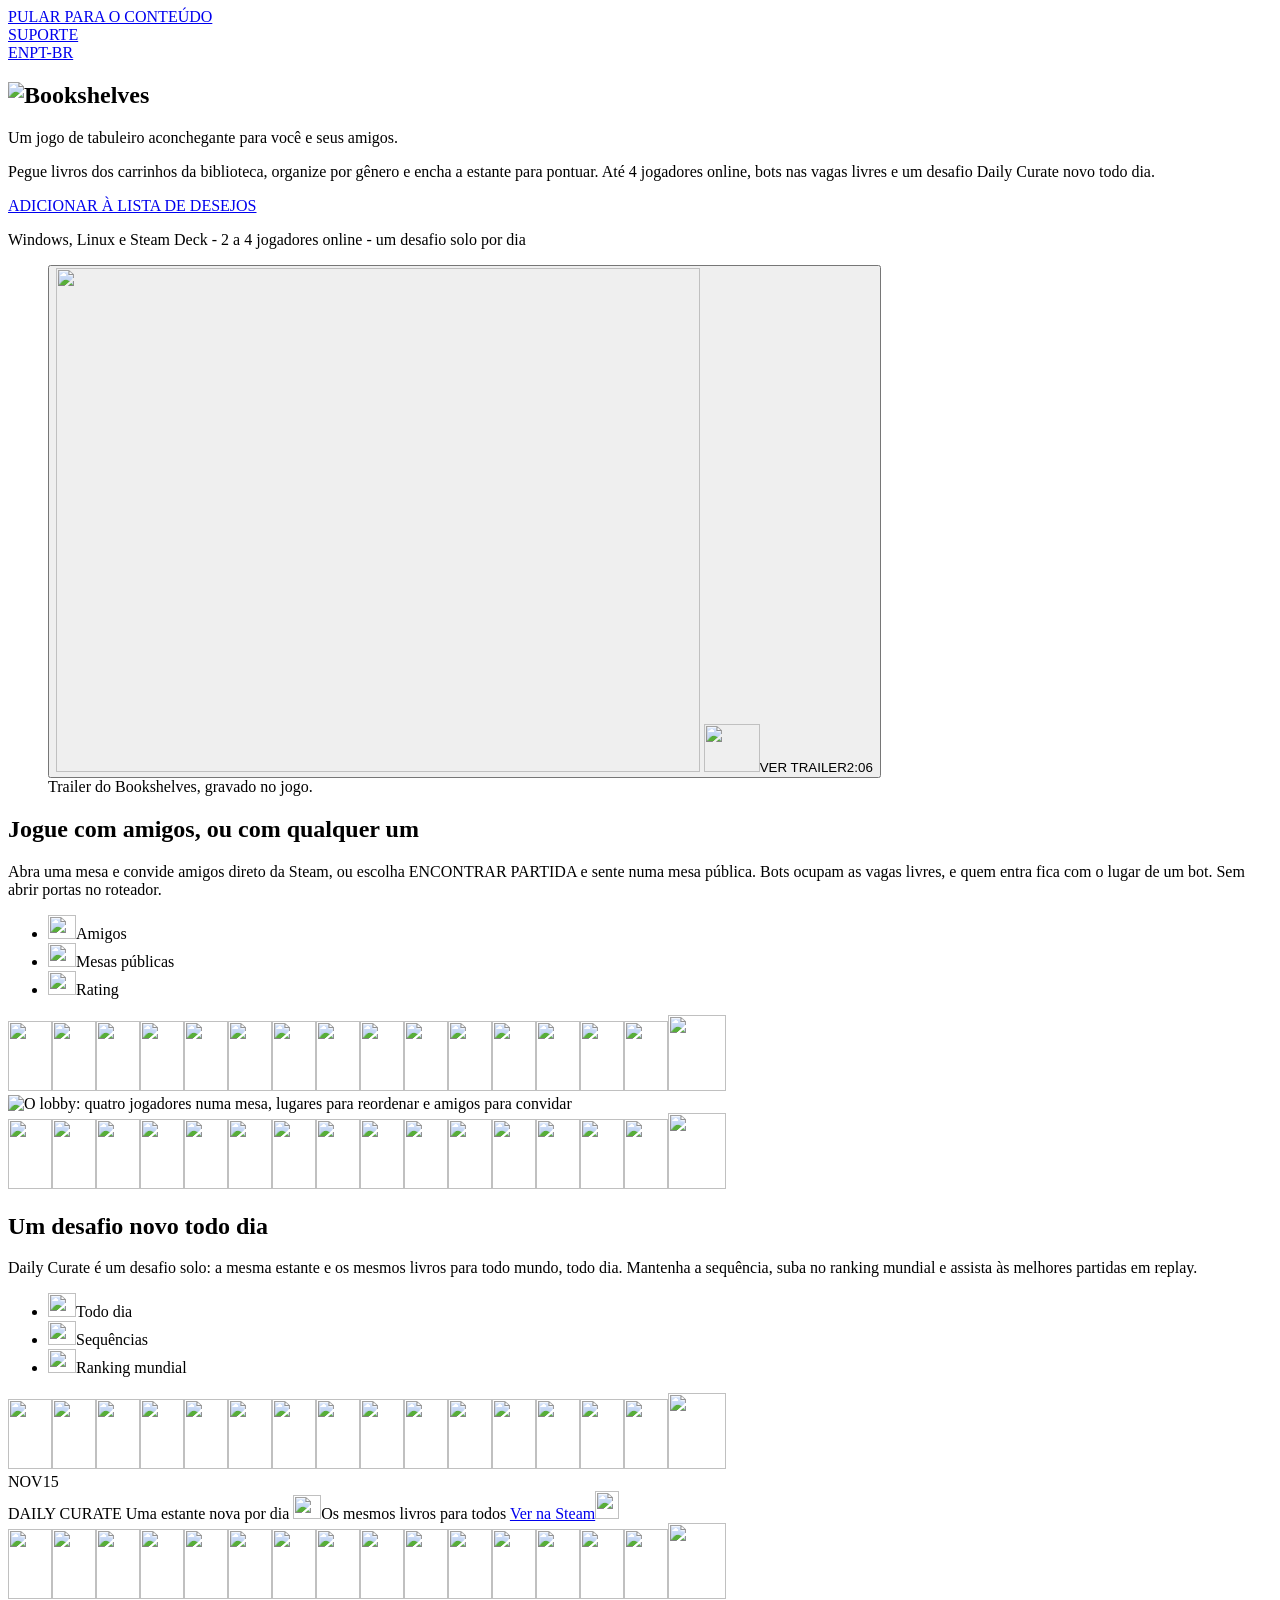
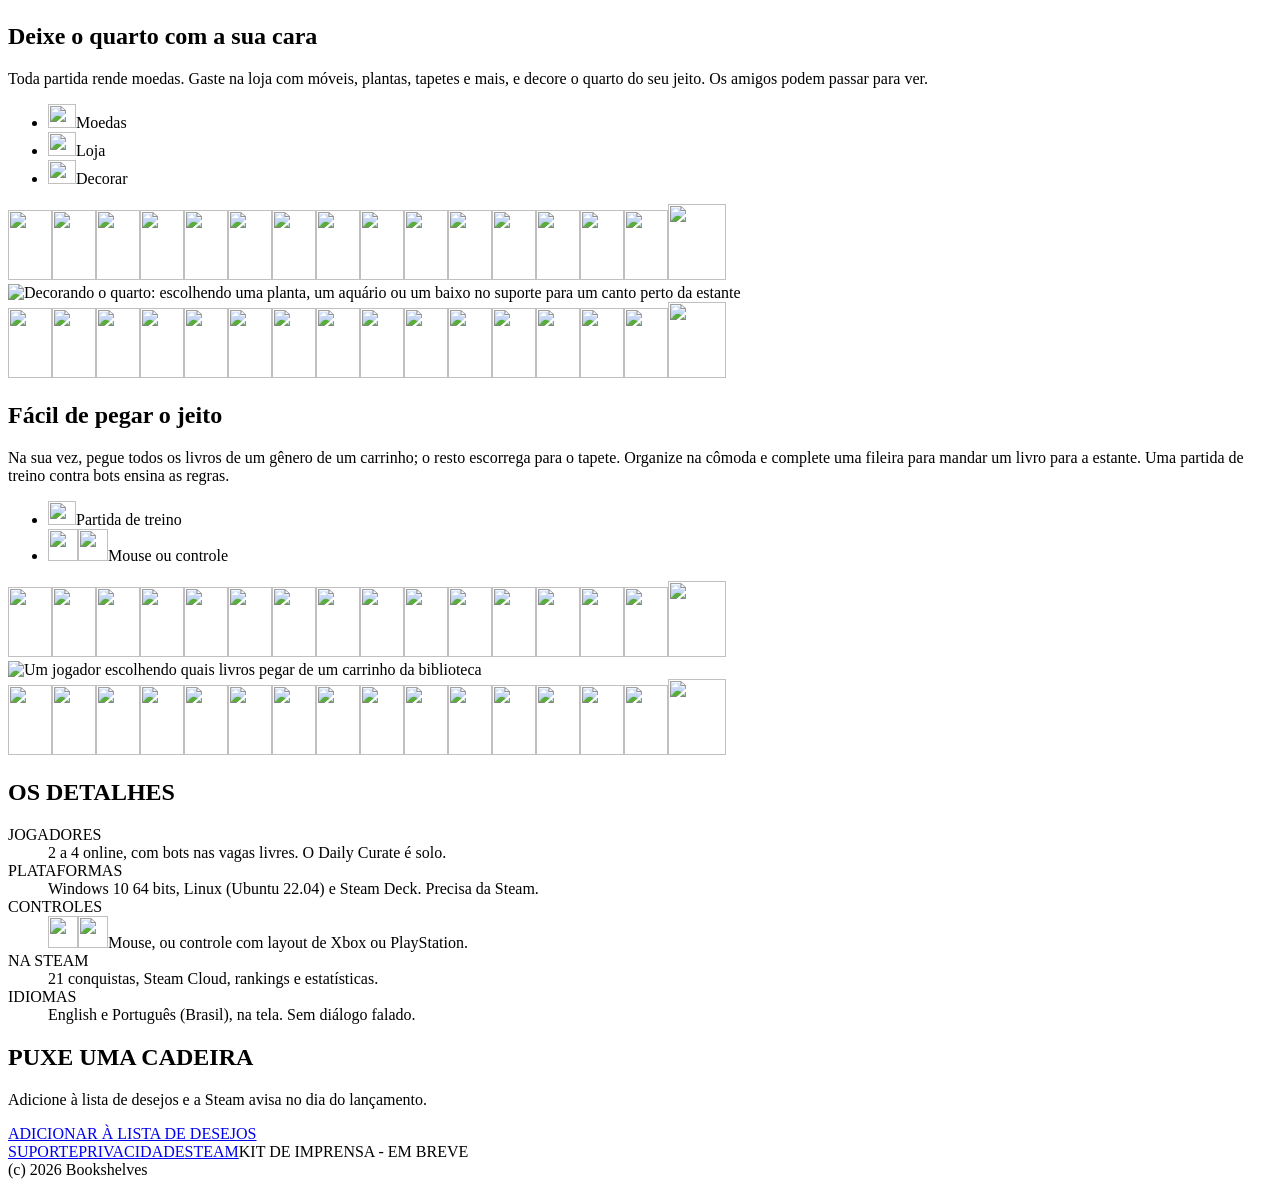
==== pt-br/index.html @ 2117a6a8 "Publish site from bookshelves 5c8d228" ====
<!DOCTYPE html>
<html lang="pt-BR">
<head>
<meta charset="utf-8">
<meta name="viewport" content="width=device-width, initial-scale=1">
<title>Bookshelves - um jogo de tabuleiro aconchegante para você e seus amigos</title>
<meta name="description" content="Pegue livros dos carrinhos da biblioteca, organize por gênero e encha a estante para pontuar. Até 4 jogadores online na Steam e um desafio Daily Curate todo dia.">
<meta name="theme-color" content="#1a120d">
<link rel="canonical" href="https://pmqueiroz.github.io/bookshelves-site/pt-br/">
<link rel="alternate" hreflang="en" href="https://pmqueiroz.github.io/bookshelves-site/"><link rel="alternate" hreflang="pt-BR" href="https://pmqueiroz.github.io/bookshelves-site/pt-br/"><link rel="alternate" hreflang="x-default" href="https://pmqueiroz.github.io/bookshelves-site/">
<meta property="og:type" content="website">
<meta property="og:title" content="Bookshelves - um jogo de tabuleiro aconchegante para você e seus amigos">
<meta property="og:description" content="Pegue livros dos carrinhos da biblioteca, organize por gênero e encha a estante para pontuar. Até 4 jogadores online na Steam e um desafio Daily Curate todo dia.">
<meta property="og:url" content="https://pmqueiroz.github.io/bookshelves-site/pt-br/">
<meta property="og:image" content="https://pmqueiroz.github.io/bookshelves-site/assets/og-pt.png">
<meta property="og:image:width" content="1200">
<meta property="og:image:height" content="630">
<meta property="og:locale" content="pt_BR">
<meta name="twitter:card" content="summary_large_image">
<link rel="icon" type="image/png" sizes="32x32" href="/C:/Program Files/Git/bookshelves-site/assets/favicon-32.png">
<link rel="icon" type="image/png" sizes="16x16" href="/C:/Program Files/Git/bookshelves-site/assets/favicon-16.png">
<link rel="apple-touch-icon" href="/C:/Program Files/Git/bookshelves-site/assets/apple-touch-icon-180.png">
<link rel="manifest" href="/C:/Program Files/Git/bookshelves-site/site.webmanifest">
<link rel="preload" href="/C:/Program Files/Git/bookshelves-site/assets/fonts/Silkscreen-Regular.ttf" as="font" type="font/ttf" crossorigin>
<style>@font-face{font-family:monogram;src:url(/C:/Program Files/Git/bookshelves-site/assets/fonts/monogram.ttf) format('truetype');font-display:swap}@font-face{font-family:Silkscreen;src:url(/C:/Program Files/Git/bookshelves-site/assets/fonts/Silkscreen-Regular.ttf) format('truetype');font-display:swap}</style>
<link rel="stylesheet" href="/C:/Program Files/Git/bookshelves-site/assets/style.css">
<script>document.documentElement.classList.add('js')</script>
<script src="/C:/Program Files/Git/bookshelves-site/assets/site.js" defer></script>
</head>
<body class="landing">

<a class="skip" href="#main">PULAR PARA O CONTEÚDO</a>
<header class="bar wrap"><a class="navlink" href="/C:/Program Files/Git/bookshelves-site/support/pt-br/">SUPORTE</a><div class="langs" role="group" aria-label="Idioma"><a class="lang" href="/C:/Program Files/Git/bookshelves-site/" hreflang="en" lang="en">EN</a><a class="lang on" href="/C:/Program Files/Git/bookshelves-site/pt-br/" hreflang="pt-BR" lang="pt-BR" aria-current="page">PT-BR</a></div></header>
<main id="main">
<section class="hero wrap" aria-labelledby="h-title">
<div class="herogrid">
<div class="herotext">
<h1 id="h-title"><img class="px logo" src="/C:/Program Files/Git/bookshelves-site/assets/sprites/logo_sign.png" width="528" height="192" alt="Bookshelves"></h1>
<p class="tag">Um jogo de tabuleiro aconchegante para você e seus amigos.</p>
<p class="desc">Pegue livros dos carrinhos da biblioteca, organize por gênero e encha a estante para pontuar. Até 4 jogadores online, bots nas vagas livres e um desafio Daily Curate novo todo dia.</p>
<a class="btn main" href="https://store.steampowered.com/app/5623550/">ADICIONAR À LISTA DE DESEJOS</a>
<p class="meta">Windows, Linux e Steam Deck - 2 a 4 jogadores online - um desafio solo por dia</p>
</div>
<div class="lampcol" aria-hidden="true"><span class="lamp" aria-hidden="true" style="width:96px;height:92px;background-image:url(/C:/Program Files/Git/bookshelves-site/assets/sprites/lamp_on.png);background-size:576px 92px;--end:-576px;--dur:0.750s;--n:6"></span></div>
<figure class="trailer">
<div class="lamptop" aria-hidden="true"><span class="lamp" aria-hidden="true" style="width:96px;height:92px;background-image:url(/C:/Program Files/Git/bookshelves-site/assets/sprites/lamp_on.png);background-size:576px 92px;--end:-576px;--dur:0.750s;--n:6"></span></div>
<div class="frame"><div class="media">
<button type="button" class="poster" aria-label="Ver o trailer, 2 minutos e 6 segundos, com som" data-src="/C:/Program Files/Git/bookshelves-site/assets/trailer/trailer-pt.mp4">
<img class="room" src="/C:/Program Files/Git/bookshelves-site/assets/room_you.png" width="644" height="504" alt="">
<span class="playbtn"><img class="px playicon" src="/C:/Program Files/Git/bookshelves-site/assets/sprites/icon_mp3_play.png" width="56" height="48" alt=""><span class="pl">VER TRAILER</span><span class="len">2:06</span></span>
</button>
</div></div>
<figcaption class="sr">Trailer do Bookshelves, gravado no jogo.</figcaption>
</figure>
</div>
<div class="ledge" aria-hidden="true"></div>
</section>
<section class="case" aria-label="O que você faz no Bookshelves">
<div class="crown" aria-hidden="true"></div>
<article class="row textfirst" aria-labelledby="h-f0">
<div class="rowgrid">
<div class="rowtext">
<h2 id="h-f0">Jogue com amigos, ou com qualquer um</h2>
<p>Abra uma mesa e convide amigos direto da Steam, ou escolha ENCONTRAR PARTIDA e sente numa mesa pública. Bots ocupam as vagas livres, e quem entra fica com o lugar de um bot. Sem abrir portas no roteador.</p>
<ul class="tags"><li><img class="px" src="/C:/Program Files/Git/bookshelves-site/assets/sprites/icon_friend.png" width="28" height="24" alt="" aria-hidden="true"><span>Amigos</span></li><li><img class="px" src="/C:/Program Files/Git/bookshelves-site/assets/sprites/icon_public.png" width="28" height="24" alt="" aria-hidden="true"><span>Mesas públicas</span></li><li><img class="px" src="/C:/Program Files/Git/bookshelves-site/assets/sprites/icon_rating.png" width="28" height="24" alt="" aria-hidden="true"><span>Rating</span></li></ul>
<div class="books in" aria-hidden="true"><img class="px b" src="/C:/Program Files/Git/bookshelves-site/assets/sprites/book_romance_up.png" width="44" height="70" alt="" style="--i:0"><img class="px b" src="/C:/Program Files/Git/bookshelves-site/assets/sprites/book_romance_up.png" width="44" height="70" alt="" style="--i:1"><img class="px b" src="/C:/Program Files/Git/bookshelves-site/assets/sprites/book_romance_up.png" width="44" height="70" alt="" style="--i:2"><img class="px b" src="/C:/Program Files/Git/bookshelves-site/assets/sprites/book_romance_up.png" width="44" height="70" alt="" style="--i:3"><img class="px b" src="/C:/Program Files/Git/bookshelves-site/assets/sprites/book_romance_up.png" width="44" height="70" alt="" style="--i:4"><img class="px b" src="/C:/Program Files/Git/bookshelves-site/assets/sprites/book_romance_up.png" width="44" height="70" alt="" style="--i:5"><img class="px b" src="/C:/Program Files/Git/bookshelves-site/assets/sprites/book_romance_up.png" width="44" height="70" alt="" style="--i:6"><img class="px b" src="/C:/Program Files/Git/bookshelves-site/assets/sprites/book_romance_up.png" width="44" height="70" alt="" style="--i:7"><img class="px b" src="/C:/Program Files/Git/bookshelves-site/assets/sprites/book_romance_up.png" width="44" height="70" alt="" style="--i:8"><img class="px b" src="/C:/Program Files/Git/bookshelves-site/assets/sprites/book_romance_up.png" width="44" height="70" alt="" style="--i:9"><img class="px b" src="/C:/Program Files/Git/bookshelves-site/assets/sprites/book_romance_up.png" width="44" height="70" alt="" style="--i:10"><img class="px b" src="/C:/Program Files/Git/bookshelves-site/assets/sprites/book_romance_up.png" width="44" height="70" alt="" style="--i:11"><img class="px b" src="/C:/Program Files/Git/bookshelves-site/assets/sprites/book_romance_up.png" width="44" height="70" alt="" style="--i:12"><img class="px b" src="/C:/Program Files/Git/bookshelves-site/assets/sprites/book_romance_up.png" width="44" height="70" alt="" style="--i:13"><img class="px b" src="/C:/Program Files/Git/bookshelves-site/assets/sprites/book_romance_up.png" width="44" height="70" alt="" style="--i:14"><img class="px b lean" src="/C:/Program Files/Git/bookshelves-site/assets/sprites/book_romance_lean.png" width="58" height="76" alt="" style="--i:15"></div>
</div>
<div class="rowmedia"><div class="frame"><div class="media">
<img class="shot" src="/C:/Program Files/Git/bookshelves-site/assets/shots/pt/05_lobby-960.png" srcset="/C:/Program Files/Git/bookshelves-site/assets/shots/pt/05_lobby-960.png 960w, /C:/Program Files/Git/bookshelves-site/assets/shots/pt/05_lobby-1920.png 1920w" sizes="(min-width: 1024px) 960px, 100vw" width="960" height="540" loading="lazy" alt="O lobby: quatro jogadores numa mesa, lugares para reordenar e amigos para convidar">
</div></div></div>
</div>
<div class="books below" aria-hidden="true"><img class="px b" src="/C:/Program Files/Git/bookshelves-site/assets/sprites/book_romance_up.png" width="44" height="70" alt="" style="--i:0"><img class="px b" src="/C:/Program Files/Git/bookshelves-site/assets/sprites/book_romance_up.png" width="44" height="70" alt="" style="--i:1"><img class="px b" src="/C:/Program Files/Git/bookshelves-site/assets/sprites/book_romance_up.png" width="44" height="70" alt="" style="--i:2"><img class="px b" src="/C:/Program Files/Git/bookshelves-site/assets/sprites/book_romance_up.png" width="44" height="70" alt="" style="--i:3"><img class="px b" src="/C:/Program Files/Git/bookshelves-site/assets/sprites/book_romance_up.png" width="44" height="70" alt="" style="--i:4"><img class="px b" src="/C:/Program Files/Git/bookshelves-site/assets/sprites/book_romance_up.png" width="44" height="70" alt="" style="--i:5"><img class="px b" src="/C:/Program Files/Git/bookshelves-site/assets/sprites/book_romance_up.png" width="44" height="70" alt="" style="--i:6"><img class="px b" src="/C:/Program Files/Git/bookshelves-site/assets/sprites/book_romance_up.png" width="44" height="70" alt="" style="--i:7"><img class="px b" src="/C:/Program Files/Git/bookshelves-site/assets/sprites/book_romance_up.png" width="44" height="70" alt="" style="--i:8"><img class="px b" src="/C:/Program Files/Git/bookshelves-site/assets/sprites/book_romance_up.png" width="44" height="70" alt="" style="--i:9"><img class="px b" src="/C:/Program Files/Git/bookshelves-site/assets/sprites/book_romance_up.png" width="44" height="70" alt="" style="--i:10"><img class="px b" src="/C:/Program Files/Git/bookshelves-site/assets/sprites/book_romance_up.png" width="44" height="70" alt="" style="--i:11"><img class="px b" src="/C:/Program Files/Git/bookshelves-site/assets/sprites/book_romance_up.png" width="44" height="70" alt="" style="--i:12"><img class="px b" src="/C:/Program Files/Git/bookshelves-site/assets/sprites/book_romance_up.png" width="44" height="70" alt="" style="--i:13"><img class="px b" src="/C:/Program Files/Git/bookshelves-site/assets/sprites/book_romance_up.png" width="44" height="70" alt="" style="--i:14"><img class="px b lean" src="/C:/Program Files/Git/bookshelves-site/assets/sprites/book_romance_lean.png" width="58" height="76" alt="" style="--i:15"></div>
<div class="plank" aria-hidden="true"></div>
</article><article class="row mediafirst dailyrow" aria-labelledby="h-f1">
<div class="rowgrid">
<div class="rowtext">
<h2 id="h-f1">Um desafio novo todo dia</h2>
<p>Daily Curate é um desafio solo: a mesma estante e os mesmos livros para todo mundo, todo dia. Mantenha a sequência, suba no ranking mundial e assista às melhores partidas em replay.</p>
<ul class="tags"><li><img class="px" src="/C:/Program Files/Git/bookshelves-site/assets/sprites/icon_calendar.png" width="28" height="24" alt="" aria-hidden="true"><span>Todo dia</span></li><li><img class="px" src="/C:/Program Files/Git/bookshelves-site/assets/sprites/icon_streak.png" width="28" height="24" alt="" aria-hidden="true"><span>Sequências</span></li><li><img class="px" src="/C:/Program Files/Git/bookshelves-site/assets/sprites/icon_top.png" width="28" height="24" alt="" aria-hidden="true"><span>Ranking mundial</span></li></ul>
<div class="books in" aria-hidden="true"><img class="px b" src="/C:/Program Files/Git/bookshelves-site/assets/sprites/book_mystery_up.png" width="44" height="70" alt="" style="--i:0"><img class="px b" src="/C:/Program Files/Git/bookshelves-site/assets/sprites/book_mystery_up.png" width="44" height="70" alt="" style="--i:1"><img class="px b" src="/C:/Program Files/Git/bookshelves-site/assets/sprites/book_mystery_up.png" width="44" height="70" alt="" style="--i:2"><img class="px b" src="/C:/Program Files/Git/bookshelves-site/assets/sprites/book_mystery_up.png" width="44" height="70" alt="" style="--i:3"><img class="px b" src="/C:/Program Files/Git/bookshelves-site/assets/sprites/book_mystery_up.png" width="44" height="70" alt="" style="--i:4"><img class="px b" src="/C:/Program Files/Git/bookshelves-site/assets/sprites/book_mystery_up.png" width="44" height="70" alt="" style="--i:5"><img class="px b" src="/C:/Program Files/Git/bookshelves-site/assets/sprites/book_mystery_up.png" width="44" height="70" alt="" style="--i:6"><img class="px b" src="/C:/Program Files/Git/bookshelves-site/assets/sprites/book_mystery_up.png" width="44" height="70" alt="" style="--i:7"><img class="px b" src="/C:/Program Files/Git/bookshelves-site/assets/sprites/book_mystery_up.png" width="44" height="70" alt="" style="--i:8"><img class="px b" src="/C:/Program Files/Git/bookshelves-site/assets/sprites/book_mystery_up.png" width="44" height="70" alt="" style="--i:9"><img class="px b" src="/C:/Program Files/Git/bookshelves-site/assets/sprites/book_mystery_up.png" width="44" height="70" alt="" style="--i:10"><img class="px b" src="/C:/Program Files/Git/bookshelves-site/assets/sprites/book_mystery_up.png" width="44" height="70" alt="" style="--i:11"><img class="px b" src="/C:/Program Files/Git/bookshelves-site/assets/sprites/book_mystery_up.png" width="44" height="70" alt="" style="--i:12"><img class="px b" src="/C:/Program Files/Git/bookshelves-site/assets/sprites/book_mystery_up.png" width="44" height="70" alt="" style="--i:13"><img class="px b" src="/C:/Program Files/Git/bookshelves-site/assets/sprites/book_mystery_up.png" width="44" height="70" alt="" style="--i:14"><img class="px b lean" src="/C:/Program Files/Git/bookshelves-site/assets/sprites/book_mystery_lean.png" width="58" height="76" alt="" style="--i:15"></div>
</div>
<div class="rowmedia"><div class="daily">
<div class="strings" aria-hidden="true"><span></span><span></span></div>
<div class="card">
<div class="cal" role="img" aria-label="Hoje" data-months="JAN,FEV,MAR,ABR,MAI,JUN,JUL,AGO,SET,OUT,NOV,DEZ"><span class="mo">NOV</span><span class="dy">15</span></div>
<div class="cardtext">
<span class="ctitle">DAILY CURATE</span><span class="rule" aria-hidden="true"></span>
<span>Uma estante nova por dia</span>
<span class="streak"><img class="px" src="/C:/Program Files/Git/bookshelves-site/assets/sprites/icon_streak.png" width="28" height="24" alt="" aria-hidden="true">Os mesmos livros para todos</span>
<a href="https://store.steampowered.com/app/5623550/">Ver na Steam<img class="px" src="/C:/Program Files/Git/bookshelves-site/assets/sprites/lb_arrow_next.png" width="24" height="28" alt="" aria-hidden="true"></a>
</div></div></div></div>
</div>
<div class="books below" aria-hidden="true"><img class="px b" src="/C:/Program Files/Git/bookshelves-site/assets/sprites/book_mystery_up.png" width="44" height="70" alt="" style="--i:0"><img class="px b" src="/C:/Program Files/Git/bookshelves-site/assets/sprites/book_mystery_up.png" width="44" height="70" alt="" style="--i:1"><img class="px b" src="/C:/Program Files/Git/bookshelves-site/assets/sprites/book_mystery_up.png" width="44" height="70" alt="" style="--i:2"><img class="px b" src="/C:/Program Files/Git/bookshelves-site/assets/sprites/book_mystery_up.png" width="44" height="70" alt="" style="--i:3"><img class="px b" src="/C:/Program Files/Git/bookshelves-site/assets/sprites/book_mystery_up.png" width="44" height="70" alt="" style="--i:4"><img class="px b" src="/C:/Program Files/Git/bookshelves-site/assets/sprites/book_mystery_up.png" width="44" height="70" alt="" style="--i:5"><img class="px b" src="/C:/Program Files/Git/bookshelves-site/assets/sprites/book_mystery_up.png" width="44" height="70" alt="" style="--i:6"><img class="px b" src="/C:/Program Files/Git/bookshelves-site/assets/sprites/book_mystery_up.png" width="44" height="70" alt="" style="--i:7"><img class="px b" src="/C:/Program Files/Git/bookshelves-site/assets/sprites/book_mystery_up.png" width="44" height="70" alt="" style="--i:8"><img class="px b" src="/C:/Program Files/Git/bookshelves-site/assets/sprites/book_mystery_up.png" width="44" height="70" alt="" style="--i:9"><img class="px b" src="/C:/Program Files/Git/bookshelves-site/assets/sprites/book_mystery_up.png" width="44" height="70" alt="" style="--i:10"><img class="px b" src="/C:/Program Files/Git/bookshelves-site/assets/sprites/book_mystery_up.png" width="44" height="70" alt="" style="--i:11"><img class="px b" src="/C:/Program Files/Git/bookshelves-site/assets/sprites/book_mystery_up.png" width="44" height="70" alt="" style="--i:12"><img class="px b" src="/C:/Program Files/Git/bookshelves-site/assets/sprites/book_mystery_up.png" width="44" height="70" alt="" style="--i:13"><img class="px b" src="/C:/Program Files/Git/bookshelves-site/assets/sprites/book_mystery_up.png" width="44" height="70" alt="" style="--i:14"><img class="px b lean" src="/C:/Program Files/Git/bookshelves-site/assets/sprites/book_mystery_lean.png" width="58" height="76" alt="" style="--i:15"></div>
<div class="plank" aria-hidden="true"></div>
</article><article class="row textfirst" aria-labelledby="h-f2">
<div class="rowgrid">
<div class="rowtext">
<h2 id="h-f2">Deixe o quarto com a sua cara</h2>
<p>Toda partida rende moedas. Gaste na loja com móveis, plantas, tapetes e mais, e decore o quarto do seu jeito. Os amigos podem passar para ver.</p>
<ul class="tags"><li><img class="px" src="/C:/Program Files/Git/bookshelves-site/assets/sprites/icon_coin.png" width="28" height="24" alt="" aria-hidden="true"><span>Moedas</span></li><li><img class="px" src="/C:/Program Files/Git/bookshelves-site/assets/sprites/icon_shop.png" width="28" height="24" alt="" aria-hidden="true"><span>Loja</span></li><li><img class="px" src="/C:/Program Files/Git/bookshelves-site/assets/sprites/icon_decorate.png" width="28" height="24" alt="" aria-hidden="true"><span>Decorar</span></li></ul>
<div class="books in" aria-hidden="true"><img class="px b" src="/C:/Program Files/Git/bookshelves-site/assets/sprites/book_fantasy_up.png" width="44" height="70" alt="" style="--i:0"><img class="px b" src="/C:/Program Files/Git/bookshelves-site/assets/sprites/book_fantasy_up.png" width="44" height="70" alt="" style="--i:1"><img class="px b" src="/C:/Program Files/Git/bookshelves-site/assets/sprites/book_fantasy_up.png" width="44" height="70" alt="" style="--i:2"><img class="px b" src="/C:/Program Files/Git/bookshelves-site/assets/sprites/book_fantasy_up.png" width="44" height="70" alt="" style="--i:3"><img class="px b" src="/C:/Program Files/Git/bookshelves-site/assets/sprites/book_fantasy_up.png" width="44" height="70" alt="" style="--i:4"><img class="px b" src="/C:/Program Files/Git/bookshelves-site/assets/sprites/book_fantasy_up.png" width="44" height="70" alt="" style="--i:5"><img class="px b" src="/C:/Program Files/Git/bookshelves-site/assets/sprites/book_fantasy_up.png" width="44" height="70" alt="" style="--i:6"><img class="px b" src="/C:/Program Files/Git/bookshelves-site/assets/sprites/book_fantasy_up.png" width="44" height="70" alt="" style="--i:7"><img class="px b" src="/C:/Program Files/Git/bookshelves-site/assets/sprites/book_fantasy_up.png" width="44" height="70" alt="" style="--i:8"><img class="px b" src="/C:/Program Files/Git/bookshelves-site/assets/sprites/book_fantasy_up.png" width="44" height="70" alt="" style="--i:9"><img class="px b" src="/C:/Program Files/Git/bookshelves-site/assets/sprites/book_fantasy_up.png" width="44" height="70" alt="" style="--i:10"><img class="px b" src="/C:/Program Files/Git/bookshelves-site/assets/sprites/book_fantasy_up.png" width="44" height="70" alt="" style="--i:11"><img class="px b" src="/C:/Program Files/Git/bookshelves-site/assets/sprites/book_fantasy_up.png" width="44" height="70" alt="" style="--i:12"><img class="px b" src="/C:/Program Files/Git/bookshelves-site/assets/sprites/book_fantasy_up.png" width="44" height="70" alt="" style="--i:13"><img class="px b" src="/C:/Program Files/Git/bookshelves-site/assets/sprites/book_fantasy_up.png" width="44" height="70" alt="" style="--i:14"><img class="px b lean" src="/C:/Program Files/Git/bookshelves-site/assets/sprites/book_fantasy_lean.png" width="58" height="76" alt="" style="--i:15"></div>
</div>
<div class="rowmedia"><div class="frame"><div class="media">
<img class="shot" src="/C:/Program Files/Git/bookshelves-site/assets/shots/pt/01_decorate-960.png" srcset="/C:/Program Files/Git/bookshelves-site/assets/shots/pt/01_decorate-960.png 960w, /C:/Program Files/Git/bookshelves-site/assets/shots/pt/01_decorate-1920.png 1920w" sizes="(min-width: 1024px) 960px, 100vw" width="960" height="540" loading="lazy" alt="Decorando o quarto: escolhendo uma planta, um aquário ou um baixo no suporte para um canto perto da estante">
</div></div></div>
</div>
<div class="books below" aria-hidden="true"><img class="px b" src="/C:/Program Files/Git/bookshelves-site/assets/sprites/book_fantasy_up.png" width="44" height="70" alt="" style="--i:0"><img class="px b" src="/C:/Program Files/Git/bookshelves-site/assets/sprites/book_fantasy_up.png" width="44" height="70" alt="" style="--i:1"><img class="px b" src="/C:/Program Files/Git/bookshelves-site/assets/sprites/book_fantasy_up.png" width="44" height="70" alt="" style="--i:2"><img class="px b" src="/C:/Program Files/Git/bookshelves-site/assets/sprites/book_fantasy_up.png" width="44" height="70" alt="" style="--i:3"><img class="px b" src="/C:/Program Files/Git/bookshelves-site/assets/sprites/book_fantasy_up.png" width="44" height="70" alt="" style="--i:4"><img class="px b" src="/C:/Program Files/Git/bookshelves-site/assets/sprites/book_fantasy_up.png" width="44" height="70" alt="" style="--i:5"><img class="px b" src="/C:/Program Files/Git/bookshelves-site/assets/sprites/book_fantasy_up.png" width="44" height="70" alt="" style="--i:6"><img class="px b" src="/C:/Program Files/Git/bookshelves-site/assets/sprites/book_fantasy_up.png" width="44" height="70" alt="" style="--i:7"><img class="px b" src="/C:/Program Files/Git/bookshelves-site/assets/sprites/book_fantasy_up.png" width="44" height="70" alt="" style="--i:8"><img class="px b" src="/C:/Program Files/Git/bookshelves-site/assets/sprites/book_fantasy_up.png" width="44" height="70" alt="" style="--i:9"><img class="px b" src="/C:/Program Files/Git/bookshelves-site/assets/sprites/book_fantasy_up.png" width="44" height="70" alt="" style="--i:10"><img class="px b" src="/C:/Program Files/Git/bookshelves-site/assets/sprites/book_fantasy_up.png" width="44" height="70" alt="" style="--i:11"><img class="px b" src="/C:/Program Files/Git/bookshelves-site/assets/sprites/book_fantasy_up.png" width="44" height="70" alt="" style="--i:12"><img class="px b" src="/C:/Program Files/Git/bookshelves-site/assets/sprites/book_fantasy_up.png" width="44" height="70" alt="" style="--i:13"><img class="px b" src="/C:/Program Files/Git/bookshelves-site/assets/sprites/book_fantasy_up.png" width="44" height="70" alt="" style="--i:14"><img class="px b lean" src="/C:/Program Files/Git/bookshelves-site/assets/sprites/book_fantasy_lean.png" width="58" height="76" alt="" style="--i:15"></div>
<div class="plank" aria-hidden="true"></div>
</article><article class="row mediafirst" aria-labelledby="h-f3">
<div class="rowgrid">
<div class="rowtext">
<h2 id="h-f3">Fácil de pegar o jeito</h2>
<p>Na sua vez, pegue todos os livros de um gênero de um carrinho; o resto escorrega para o tapete. Organize na cômoda e complete uma fileira para mandar um livro para a estante. Uma partida de treino contra bots ensina as regras.</p>
<ul class="tags"><li><img class="px" src="/C:/Program Files/Git/bookshelves-site/assets/sprites/icon_help.png" width="28" height="24" alt="" aria-hidden="true"><span>Partida de treino</span></li><li><img class="px" src="/C:/Program Files/Git/bookshelves-site/assets/sprites/xb_a.png" width="30" height="32" alt="" aria-hidden="true"><img class="px" src="/C:/Program Files/Git/bookshelves-site/assets/sprites/ps_cross.png" width="30" height="32" alt="" aria-hidden="true"><span>Mouse ou controle</span></li></ul>
<div class="books in" aria-hidden="true"><img class="px b" src="/C:/Program Files/Git/bookshelves-site/assets/sprites/book_scifi_up.png" width="44" height="70" alt="" style="--i:0"><img class="px b" src="/C:/Program Files/Git/bookshelves-site/assets/sprites/book_scifi_up.png" width="44" height="70" alt="" style="--i:1"><img class="px b" src="/C:/Program Files/Git/bookshelves-site/assets/sprites/book_scifi_up.png" width="44" height="70" alt="" style="--i:2"><img class="px b" src="/C:/Program Files/Git/bookshelves-site/assets/sprites/book_scifi_up.png" width="44" height="70" alt="" style="--i:3"><img class="px b" src="/C:/Program Files/Git/bookshelves-site/assets/sprites/book_scifi_up.png" width="44" height="70" alt="" style="--i:4"><img class="px b" src="/C:/Program Files/Git/bookshelves-site/assets/sprites/book_scifi_up.png" width="44" height="70" alt="" style="--i:5"><img class="px b" src="/C:/Program Files/Git/bookshelves-site/assets/sprites/book_scifi_up.png" width="44" height="70" alt="" style="--i:6"><img class="px b" src="/C:/Program Files/Git/bookshelves-site/assets/sprites/book_scifi_up.png" width="44" height="70" alt="" style="--i:7"><img class="px b" src="/C:/Program Files/Git/bookshelves-site/assets/sprites/book_scifi_up.png" width="44" height="70" alt="" style="--i:8"><img class="px b" src="/C:/Program Files/Git/bookshelves-site/assets/sprites/book_scifi_up.png" width="44" height="70" alt="" style="--i:9"><img class="px b" src="/C:/Program Files/Git/bookshelves-site/assets/sprites/book_scifi_up.png" width="44" height="70" alt="" style="--i:10"><img class="px b" src="/C:/Program Files/Git/bookshelves-site/assets/sprites/book_scifi_up.png" width="44" height="70" alt="" style="--i:11"><img class="px b" src="/C:/Program Files/Git/bookshelves-site/assets/sprites/book_scifi_up.png" width="44" height="70" alt="" style="--i:12"><img class="px b" src="/C:/Program Files/Git/bookshelves-site/assets/sprites/book_scifi_up.png" width="44" height="70" alt="" style="--i:13"><img class="px b" src="/C:/Program Files/Git/bookshelves-site/assets/sprites/book_scifi_up.png" width="44" height="70" alt="" style="--i:14"><img class="px b lean" src="/C:/Program Files/Git/bookshelves-site/assets/sprites/book_scifi_lean.png" width="58" height="76" alt="" style="--i:15"></div>
</div>
<div class="rowmedia"><div class="frame"><div class="media">
<img class="shot" src="/C:/Program Files/Git/bookshelves-site/assets/shots/pt/06_pick_genre-960.png" srcset="/C:/Program Files/Git/bookshelves-site/assets/shots/pt/06_pick_genre-960.png 960w, /C:/Program Files/Git/bookshelves-site/assets/shots/pt/06_pick_genre-1920.png 1920w" sizes="(min-width: 1024px) 960px, 100vw" width="960" height="540" loading="lazy" alt="Um jogador escolhendo quais livros pegar de um carrinho da biblioteca">
</div></div></div>
</div>
<div class="books below" aria-hidden="true"><img class="px b" src="/C:/Program Files/Git/bookshelves-site/assets/sprites/book_scifi_up.png" width="44" height="70" alt="" style="--i:0"><img class="px b" src="/C:/Program Files/Git/bookshelves-site/assets/sprites/book_scifi_up.png" width="44" height="70" alt="" style="--i:1"><img class="px b" src="/C:/Program Files/Git/bookshelves-site/assets/sprites/book_scifi_up.png" width="44" height="70" alt="" style="--i:2"><img class="px b" src="/C:/Program Files/Git/bookshelves-site/assets/sprites/book_scifi_up.png" width="44" height="70" alt="" style="--i:3"><img class="px b" src="/C:/Program Files/Git/bookshelves-site/assets/sprites/book_scifi_up.png" width="44" height="70" alt="" style="--i:4"><img class="px b" src="/C:/Program Files/Git/bookshelves-site/assets/sprites/book_scifi_up.png" width="44" height="70" alt="" style="--i:5"><img class="px b" src="/C:/Program Files/Git/bookshelves-site/assets/sprites/book_scifi_up.png" width="44" height="70" alt="" style="--i:6"><img class="px b" src="/C:/Program Files/Git/bookshelves-site/assets/sprites/book_scifi_up.png" width="44" height="70" alt="" style="--i:7"><img class="px b" src="/C:/Program Files/Git/bookshelves-site/assets/sprites/book_scifi_up.png" width="44" height="70" alt="" style="--i:8"><img class="px b" src="/C:/Program Files/Git/bookshelves-site/assets/sprites/book_scifi_up.png" width="44" height="70" alt="" style="--i:9"><img class="px b" src="/C:/Program Files/Git/bookshelves-site/assets/sprites/book_scifi_up.png" width="44" height="70" alt="" style="--i:10"><img class="px b" src="/C:/Program Files/Git/bookshelves-site/assets/sprites/book_scifi_up.png" width="44" height="70" alt="" style="--i:11"><img class="px b" src="/C:/Program Files/Git/bookshelves-site/assets/sprites/book_scifi_up.png" width="44" height="70" alt="" style="--i:12"><img class="px b" src="/C:/Program Files/Git/bookshelves-site/assets/sprites/book_scifi_up.png" width="44" height="70" alt="" style="--i:13"><img class="px b" src="/C:/Program Files/Git/bookshelves-site/assets/sprites/book_scifi_up.png" width="44" height="70" alt="" style="--i:14"><img class="px b lean" src="/C:/Program Files/Git/bookshelves-site/assets/sprites/book_scifi_lean.png" width="58" height="76" alt="" style="--i:15"></div>
<div class="plank" aria-hidden="true"></div>
</article>
<div class="plinth" aria-hidden="true"></div>
</section>
<section class="end wrap" aria-labelledby="h-details">
<div class="paper">
<h2 id="h-details">OS DETALHES</h2>
<span class="rule" aria-hidden="true"></span>
<dl><dt>JOGADORES</dt><dd><span>2 a 4 online, com bots nas vagas livres. O Daily Curate é solo.</span></dd><dt>PLATAFORMAS</dt><dd><span>Windows 10 64 bits, Linux (Ubuntu 22.04) e Steam Deck. Precisa da Steam.</span></dd><dt>CONTROLES</dt><dd><img class="px" src="/C:/Program Files/Git/bookshelves-site/assets/sprites/xb_a.png" width="30" height="32" alt="" aria-hidden="true"><img class="px" src="/C:/Program Files/Git/bookshelves-site/assets/sprites/ps_cross.png" width="30" height="32" alt="" aria-hidden="true"><span>Mouse, ou controle com layout de Xbox ou PlayStation.</span></dd><dt>NA STEAM</dt><dd><span>21 conquistas, Steam Cloud, rankings e estatísticas.</span></dd><dt>IDIOMAS</dt><dd><span>English e Português (Brasil), na tela. Sem diálogo falado.</span></dd></dl>
</div>
<div class="closing">
<h2 class="endh">PUXE UMA CADEIRA</h2>
<p class="lead">Adicione à lista de desejos e a Steam avisa no dia do lançamento.</p>
<a class="btn main" href="https://store.steampowered.com/app/5623550/">ADICIONAR À LISTA DE DESEJOS</a>

</div>
</section>
</main>
<footer class="foot wrap"><nav aria-label="Site">
<a href="/C:/Program Files/Git/bookshelves-site/support/pt-br/">SUPORTE</a><a href="/C:/Program Files/Git/bookshelves-site/support/pt-br/privacy/">PRIVACIDADE</a><a href="https://store.steampowered.com/app/5623550/">STEAM</a><span>KIT DE IMPRENSA - EM BREVE</span>
</nav><span class="copy">(c) 2026 Bookshelves</span></footer>
</body>
</html>
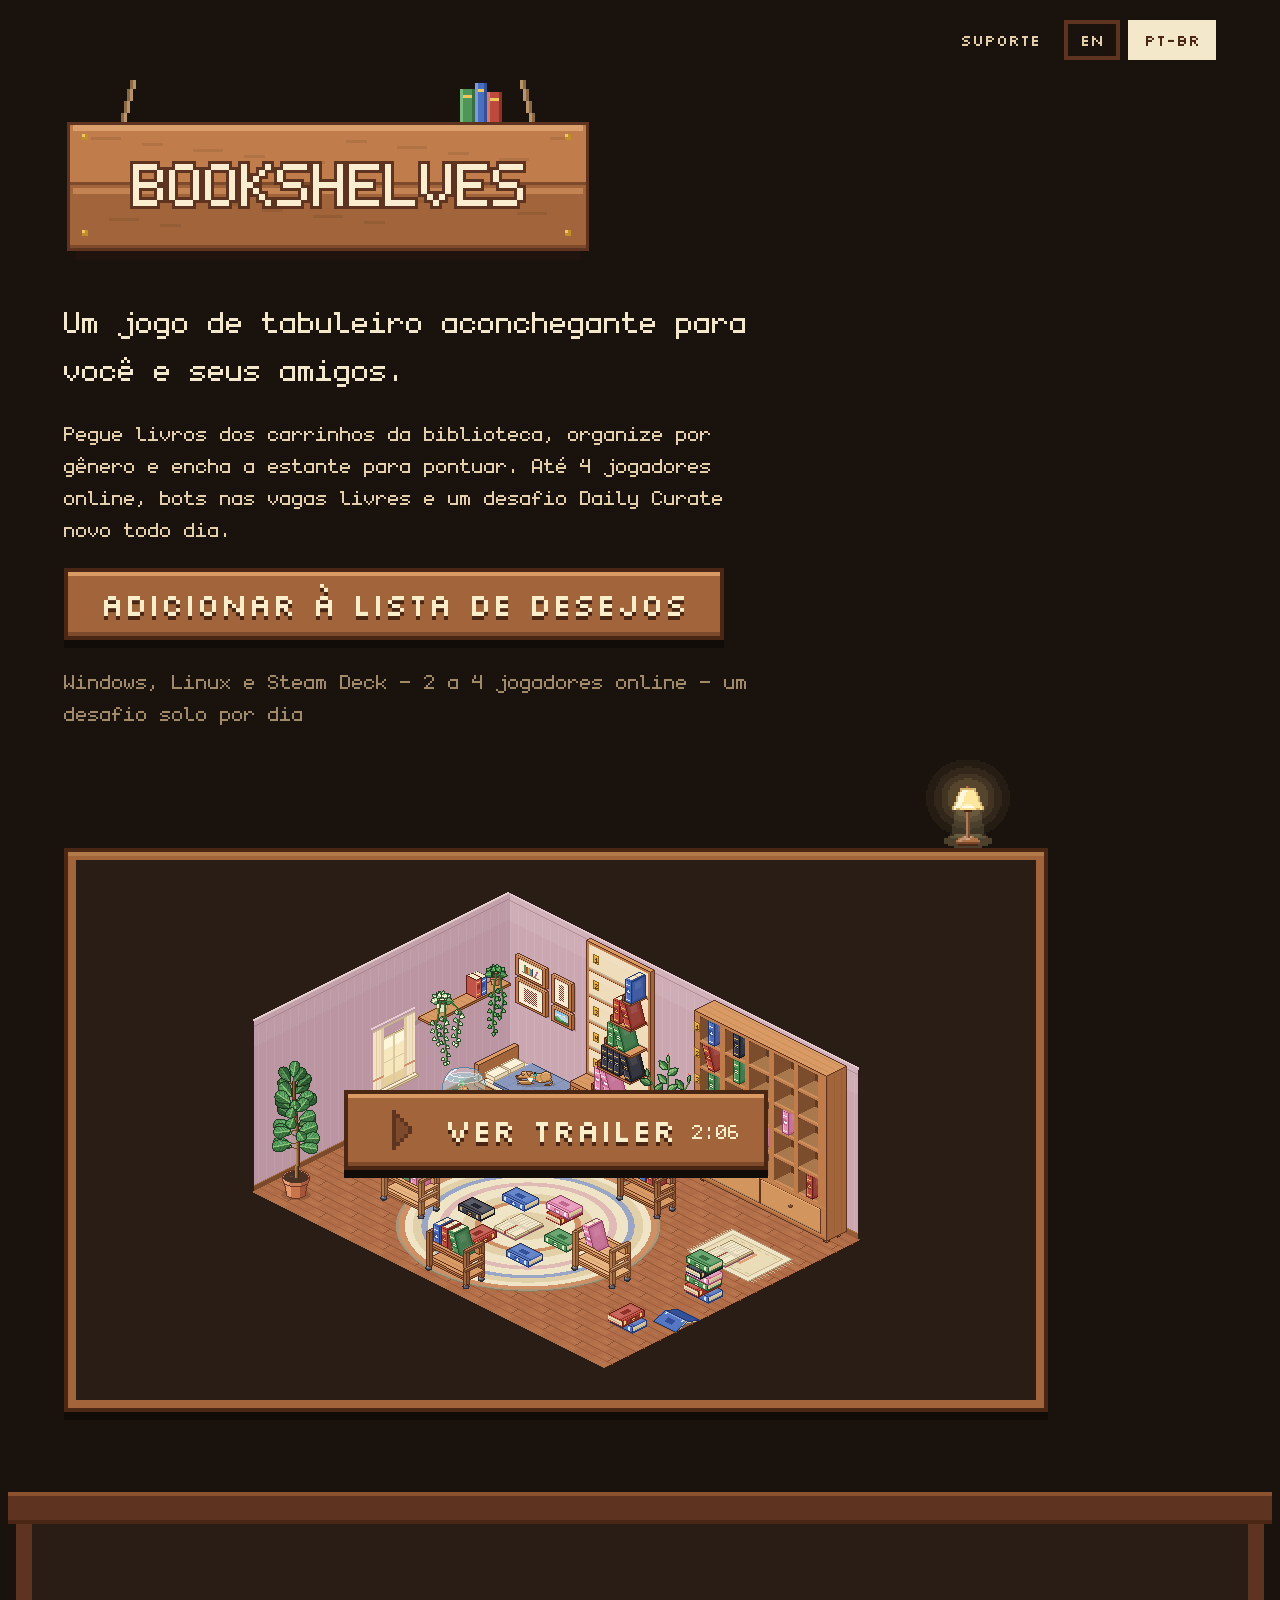
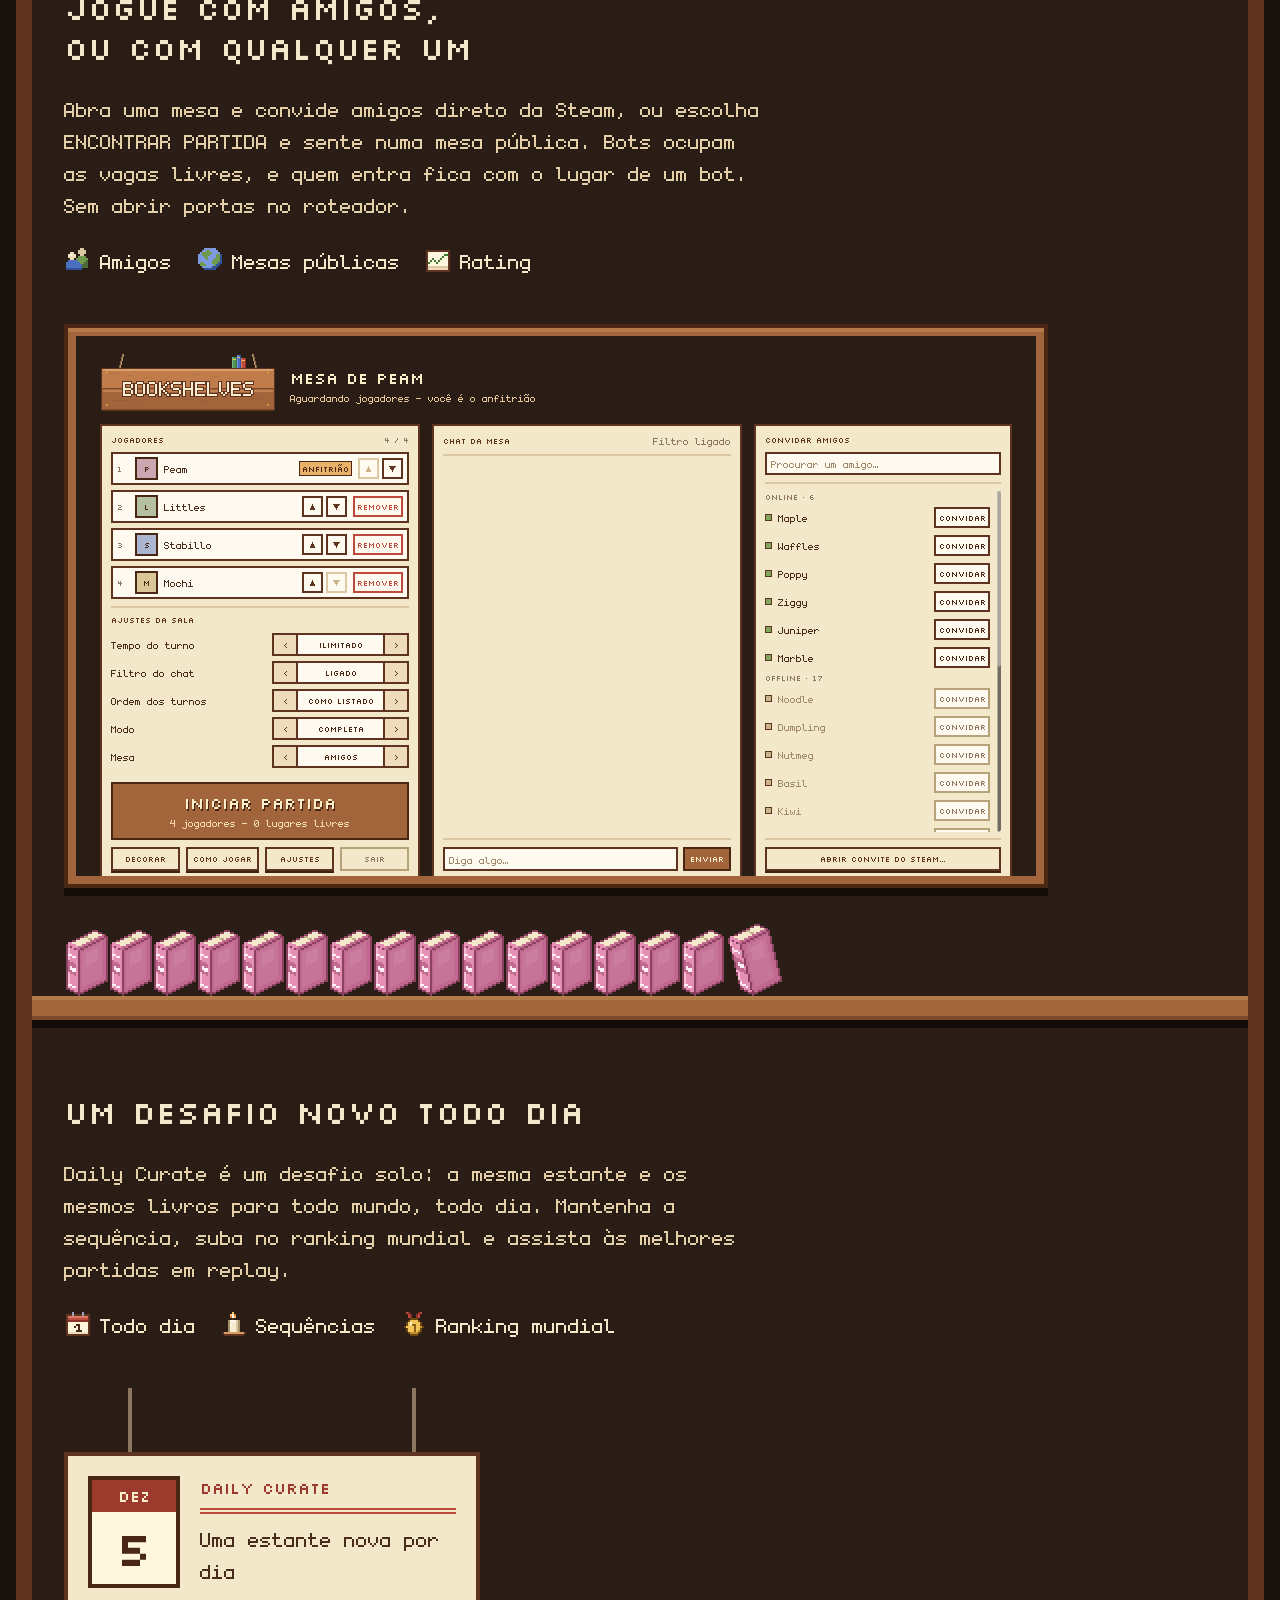
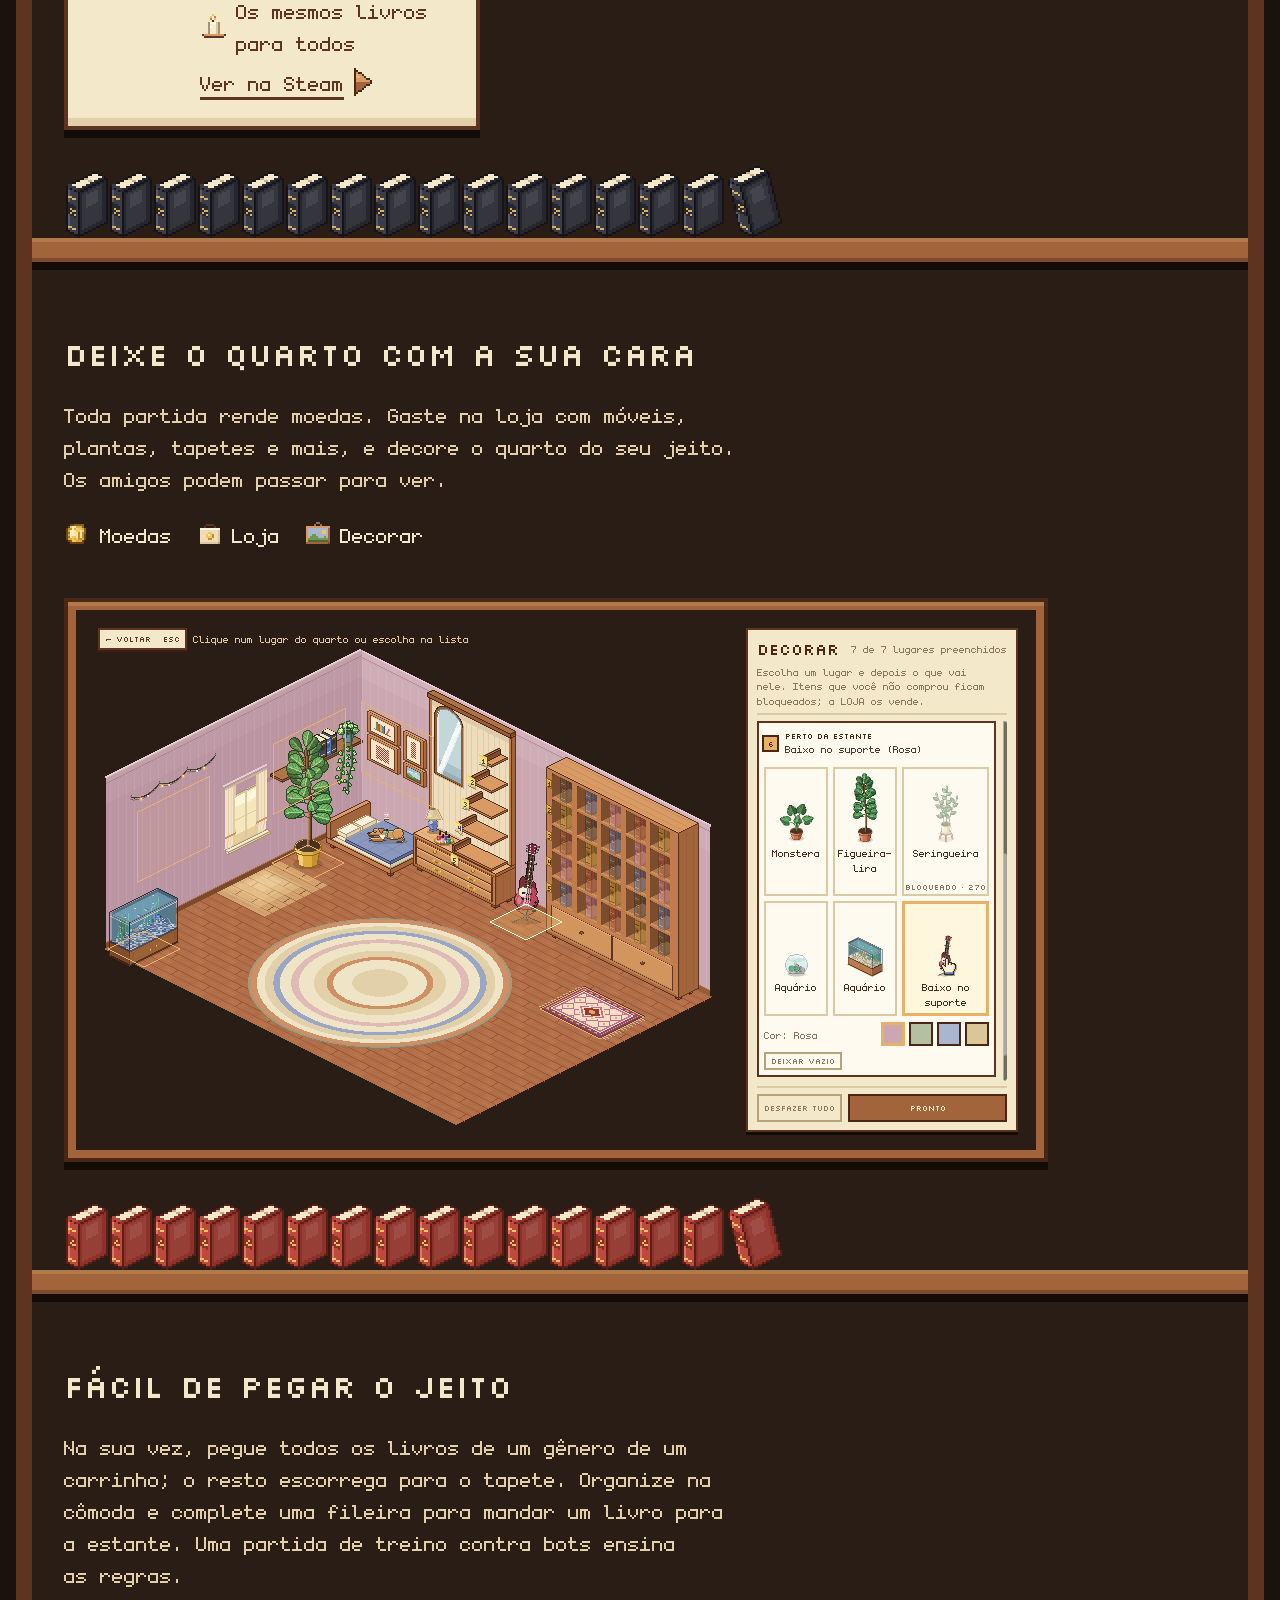
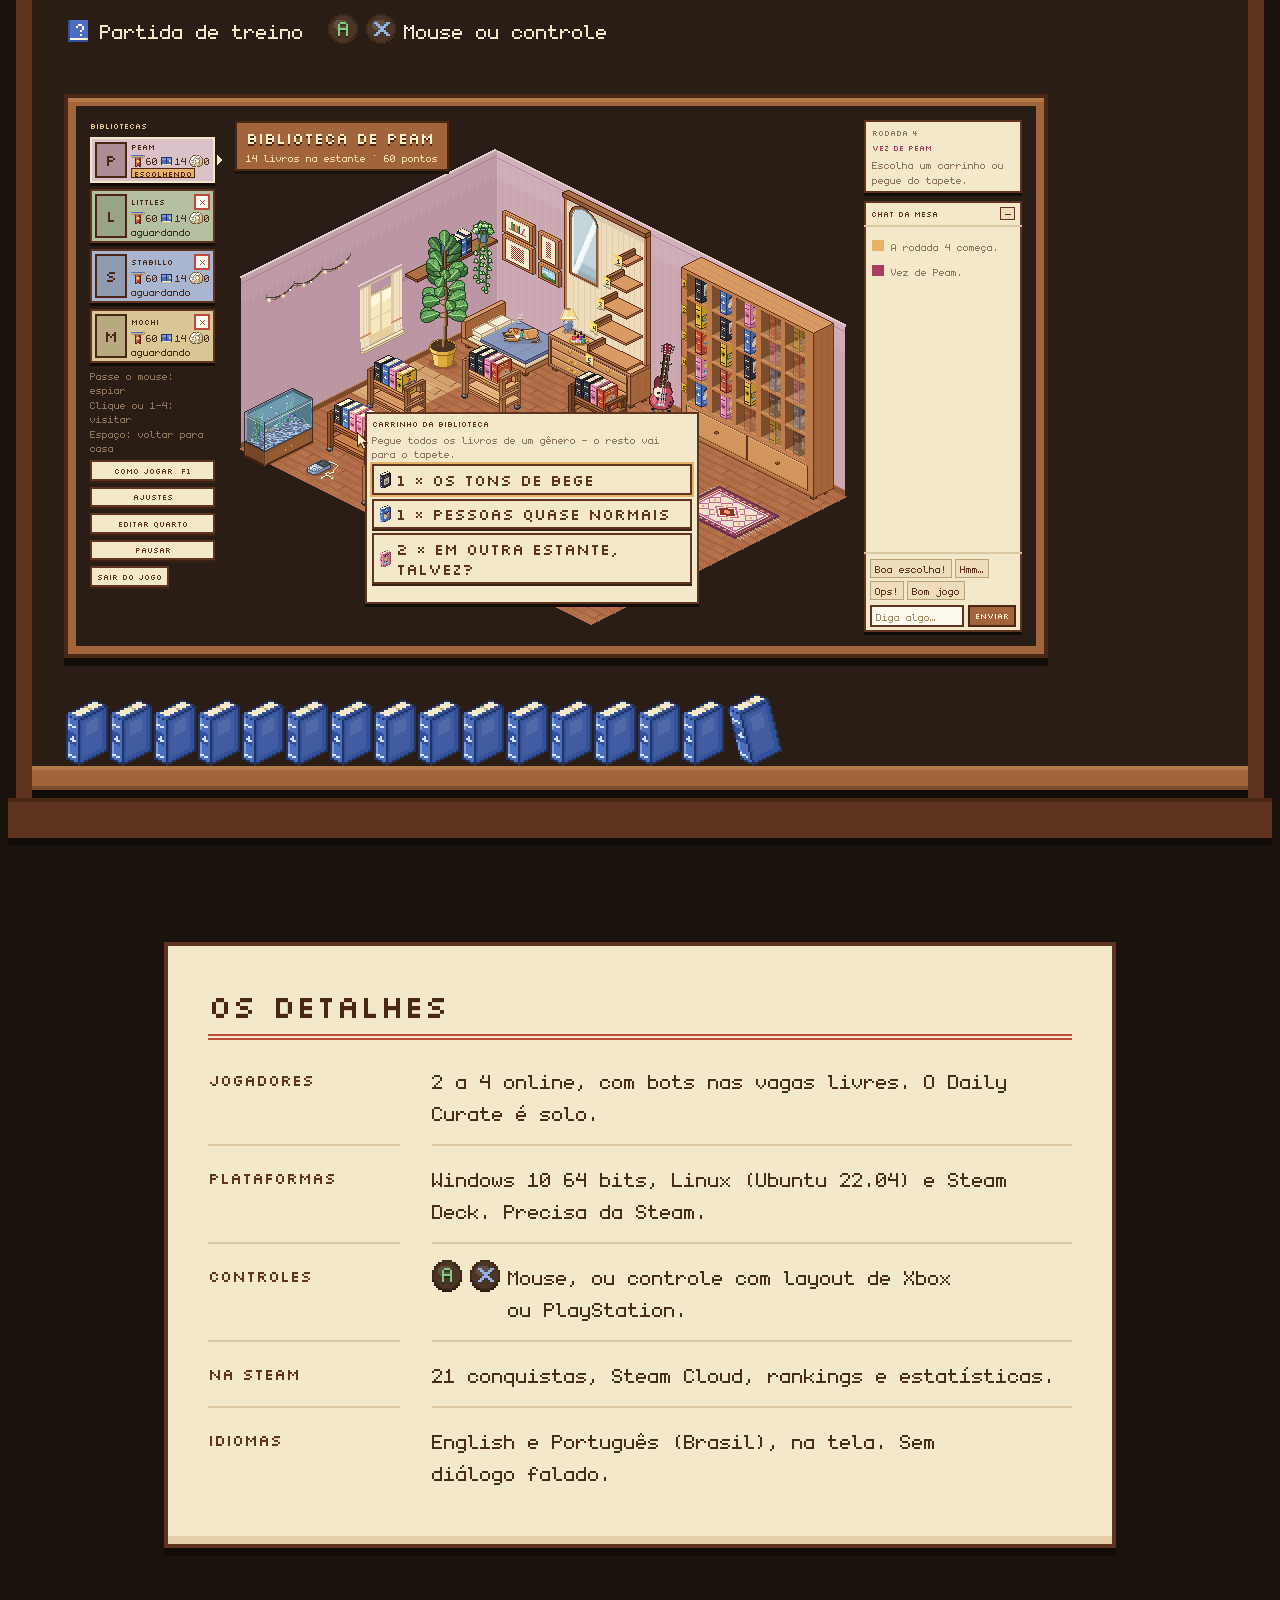
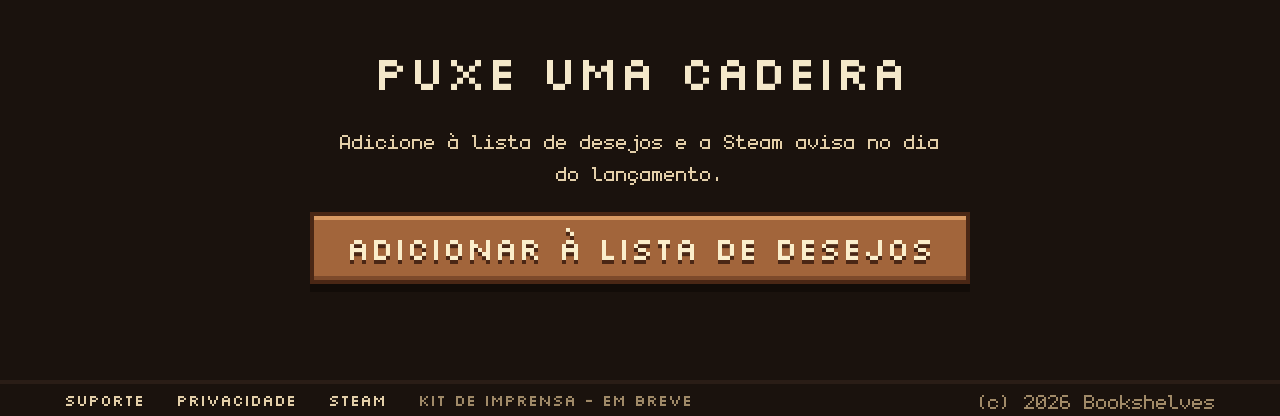
==== commit 82a720c5: "Publish site from bookshelves 5c8d228" ====
--- a/pt-br/index.html
+++ b/pt-br/index.html
@@ -6,48 +6,48 @@
 <title>Bookshelves - um jogo de tabuleiro aconchegante para você e seus amigos</title>
 <meta name="description" content="Pegue livros dos carrinhos da biblioteca, organize por gênero e encha a estante para pontuar. Até 4 jogadores online na Steam e um desafio Daily Curate todo dia.">
 <meta name="theme-color" content="#1a120d">
-<link rel="canonical" href="https://pmqueiroz.github.io/bookshelves-site/pt-br/">
-<link rel="alternate" hreflang="en" href="https://pmqueiroz.github.io/bookshelves-site/"><link rel="alternate" hreflang="pt-BR" href="https://pmqueiroz.github.io/bookshelves-site/pt-br/"><link rel="alternate" hreflang="x-default" href="https://pmqueiroz.github.io/bookshelves-site/">
+<link rel="canonical" href="https://bookshelves.live/pt-br/">
+<link rel="alternate" hreflang="en" href="https://bookshelves.live/"><link rel="alternate" hreflang="pt-BR" href="https://bookshelves.live/pt-br/"><link rel="alternate" hreflang="x-default" href="https://bookshelves.live/">
 <meta property="og:type" content="website">
 <meta property="og:title" content="Bookshelves - um jogo de tabuleiro aconchegante para você e seus amigos">
 <meta property="og:description" content="Pegue livros dos carrinhos da biblioteca, organize por gênero e encha a estante para pontuar. Até 4 jogadores online na Steam e um desafio Daily Curate todo dia.">
-<meta property="og:url" content="https://pmqueiroz.github.io/bookshelves-site/pt-br/">
-<meta property="og:image" content="https://pmqueiroz.github.io/bookshelves-site/assets/og-pt.png">
+<meta property="og:url" content="https://bookshelves.live/pt-br/">
+<meta property="og:image" content="https://bookshelves.live/assets/og-pt.png">
 <meta property="og:image:width" content="1200">
 <meta property="og:image:height" content="630">
 <meta property="og:locale" content="pt_BR">
 <meta name="twitter:card" content="summary_large_image">
-<link rel="icon" type="image/png" sizes="32x32" href="/C:/Program Files/Git/bookshelves-site/assets/favicon-32.png">
-<link rel="icon" type="image/png" sizes="16x16" href="/C:/Program Files/Git/bookshelves-site/assets/favicon-16.png">
-<link rel="apple-touch-icon" href="/C:/Program Files/Git/bookshelves-site/assets/apple-touch-icon-180.png">
-<link rel="manifest" href="/C:/Program Files/Git/bookshelves-site/site.webmanifest">
-<link rel="preload" href="/C:/Program Files/Git/bookshelves-site/assets/fonts/Silkscreen-Regular.ttf" as="font" type="font/ttf" crossorigin>
-<style>@font-face{font-family:monogram;src:url(/C:/Program Files/Git/bookshelves-site/assets/fonts/monogram.ttf) format('truetype');font-display:swap}@font-face{font-family:Silkscreen;src:url(/C:/Program Files/Git/bookshelves-site/assets/fonts/Silkscreen-Regular.ttf) format('truetype');font-display:swap}</style>
-<link rel="stylesheet" href="/C:/Program Files/Git/bookshelves-site/assets/style.css">
+<link rel="icon" type="image/png" sizes="32x32" href="/assets/favicon-32.png">
+<link rel="icon" type="image/png" sizes="16x16" href="/assets/favicon-16.png">
+<link rel="apple-touch-icon" href="/assets/apple-touch-icon-180.png">
+<link rel="manifest" href="/site.webmanifest">
+<link rel="preload" href="/assets/fonts/Silkscreen-Regular.ttf" as="font" type="font/ttf" crossorigin>
+<style>@font-face{font-family:monogram;src:url(/assets/fonts/monogram.ttf) format('truetype');font-display:swap}@font-face{font-family:Silkscreen;src:url(/assets/fonts/Silkscreen-Regular.ttf) format('truetype');font-display:swap}</style>
+<link rel="stylesheet" href="/assets/style.css">
 <script>document.documentElement.classList.add('js')</script>
-<script src="/C:/Program Files/Git/bookshelves-site/assets/site.js" defer></script>
+<script src="/assets/site.js" defer></script>
 </head>
 <body class="landing">
 
 <a class="skip" href="#main">PULAR PARA O CONTEÚDO</a>
-<header class="bar wrap"><a class="navlink" href="/C:/Program Files/Git/bookshelves-site/support/pt-br/">SUPORTE</a><div class="langs" role="group" aria-label="Idioma"><a class="lang" href="/C:/Program Files/Git/bookshelves-site/" hreflang="en" lang="en">EN</a><a class="lang on" href="/C:/Program Files/Git/bookshelves-site/pt-br/" hreflang="pt-BR" lang="pt-BR" aria-current="page">PT-BR</a></div></header>
+<header class="bar wrap"><a class="navlink" href="/support/pt-br/">SUPORTE</a><div class="langs" role="group" aria-label="Idioma"><a class="lang" href="/" hreflang="en" lang="en">EN</a><a class="lang on" href="/pt-br/" hreflang="pt-BR" lang="pt-BR" aria-current="page">PT-BR</a></div></header>
 <main id="main">
 <section class="hero wrap" aria-labelledby="h-title">
 <div class="herogrid">
 <div class="herotext">
-<h1 id="h-title"><img class="px logo" src="/C:/Program Files/Git/bookshelves-site/assets/sprites/logo_sign.png" width="528" height="192" alt="Bookshelves"></h1>
+<h1 id="h-title"><img class="px logo" src="/assets/sprites/logo_sign.png" width="528" height="192" alt="Bookshelves"></h1>
 <p class="tag">Um jogo de tabuleiro aconchegante para você e seus amigos.</p>
 <p class="desc">Pegue livros dos carrinhos da biblioteca, organize por gênero e encha a estante para pontuar. Até 4 jogadores online, bots nas vagas livres e um desafio Daily Curate novo todo dia.</p>
 <a class="btn main" href="https://store.steampowered.com/app/5623550/">ADICIONAR À LISTA DE DESEJOS</a>
 <p class="meta">Windows, Linux e Steam Deck - 2 a 4 jogadores online - um desafio solo por dia</p>
 </div>
-<div class="lampcol" aria-hidden="true"><span class="lamp" aria-hidden="true" style="width:96px;height:92px;background-image:url(/C:/Program Files/Git/bookshelves-site/assets/sprites/lamp_on.png);background-size:576px 92px;--end:-576px;--dur:0.750s;--n:6"></span></div>
+<div class="lampcol" aria-hidden="true"><span class="lamp" aria-hidden="true" style="width:96px;height:92px;background-image:url(/assets/sprites/lamp_on.png);background-size:576px 92px;--end:-576px;--dur:0.750s;--n:6"></span></div>
 <figure class="trailer">
-<div class="lamptop" aria-hidden="true"><span class="lamp" aria-hidden="true" style="width:96px;height:92px;background-image:url(/C:/Program Files/Git/bookshelves-site/assets/sprites/lamp_on.png);background-size:576px 92px;--end:-576px;--dur:0.750s;--n:6"></span></div>
+<div class="lamptop" aria-hidden="true"><span class="lamp" aria-hidden="true" style="width:96px;height:92px;background-image:url(/assets/sprites/lamp_on.png);background-size:576px 92px;--end:-576px;--dur:0.750s;--n:6"></span></div>
 <div class="frame"><div class="media">
-<button type="button" class="poster" aria-label="Ver o trailer, 2 minutos e 6 segundos, com som" data-src="/C:/Program Files/Git/bookshelves-site/assets/trailer/trailer-pt.mp4">
-<img class="room" src="/C:/Program Files/Git/bookshelves-site/assets/room_you.png" width="644" height="504" alt="">
-<span class="playbtn"><img class="px playicon" src="/C:/Program Files/Git/bookshelves-site/assets/sprites/icon_mp3_play.png" width="56" height="48" alt=""><span class="pl">VER TRAILER</span><span class="len">2:06</span></span>
+<button type="button" class="poster" aria-label="Ver o trailer, 2 minutos e 6 segundos, com som" data-src="/assets/trailer/trailer-pt.mp4">
+<img class="room" src="/assets/room_you.png" width="644" height="504" alt="">
+<span class="playbtn"><img class="px playicon" src="/assets/sprites/icon_mp3_play.png" width="56" height="48" alt=""><span class="pl">VER TRAILER</span><span class="len">2:06</span></span>
 </button>
 </div></div>
 <figcaption class="sr">Trailer do Bookshelves, gravado no jogo.</figcaption>
@@ -62,22 +62,22 @@
 <div class="rowtext">
 <h2 id="h-f0">Jogue com amigos, ou com qualquer um</h2>
 <p>Abra uma mesa e convide amigos direto da Steam, ou escolha ENCONTRAR PARTIDA e sente numa mesa pública. Bots ocupam as vagas livres, e quem entra fica com o lugar de um bot. Sem abrir portas no roteador.</p>
-<ul class="tags"><li><img class="px" src="/C:/Program Files/Git/bookshelves-site/assets/sprites/icon_friend.png" width="28" height="24" alt="" aria-hidden="true"><span>Amigos</span></li><li><img class="px" src="/C:/Program Files/Git/bookshelves-site/assets/sprites/icon_public.png" width="28" height="24" alt="" aria-hidden="true"><span>Mesas públicas</span></li><li><img class="px" src="/C:/Program Files/Git/bookshelves-site/assets/sprites/icon_rating.png" width="28" height="24" alt="" aria-hidden="true"><span>Rating</span></li></ul>
-<div class="books in" aria-hidden="true"><img class="px b" src="/C:/Program Files/Git/bookshelves-site/assets/sprites/book_romance_up.png" width="44" height="70" alt="" style="--i:0"><img class="px b" src="/C:/Program Files/Git/bookshelves-site/assets/sprites/book_romance_up.png" width="44" height="70" alt="" style="--i:1"><img class="px b" src="/C:/Program Files/Git/bookshelves-site/assets/sprites/book_romance_up.png" width="44" height="70" alt="" style="--i:2"><img class="px b" src="/C:/Program Files/Git/bookshelves-site/assets/sprites/book_romance_up.png" width="44" height="70" alt="" style="--i:3"><img class="px b" src="/C:/Program Files/Git/bookshelves-site/assets/sprites/book_romance_up.png" width="44" height="70" alt="" style="--i:4"><img class="px b" src="/C:/Program Files/Git/bookshelves-site/assets/sprites/book_romance_up.png" width="44" height="70" alt="" style="--i:5"><img class="px b" src="/C:/Program Files/Git/bookshelves-site/assets/sprites/book_romance_up.png" width="44" height="70" alt="" style="--i:6"><img class="px b" src="/C:/Program Files/Git/bookshelves-site/assets/sprites/book_romance_up.png" width="44" height="70" alt="" style="--i:7"><img class="px b" src="/C:/Program Files/Git/bookshelves-site/assets/sprites/book_romance_up.png" width="44" height="70" alt="" style="--i:8"><img class="px b" src="/C:/Program Files/Git/bookshelves-site/assets/sprites/book_romance_up.png" width="44" height="70" alt="" style="--i:9"><img class="px b" src="/C:/Program Files/Git/bookshelves-site/assets/sprites/book_romance_up.png" width="44" height="70" alt="" style="--i:10"><img class="px b" src="/C:/Program Files/Git/bookshelves-site/assets/sprites/book_romance_up.png" width="44" height="70" alt="" style="--i:11"><img class="px b" src="/C:/Program Files/Git/bookshelves-site/assets/sprites/book_romance_up.png" width="44" height="70" alt="" style="--i:12"><img class="px b" src="/C:/Program Files/Git/bookshelves-site/assets/sprites/book_romance_up.png" width="44" height="70" alt="" style="--i:13"><img class="px b" src="/C:/Program Files/Git/bookshelves-site/assets/sprites/book_romance_up.png" width="44" height="70" alt="" style="--i:14"><img class="px b lean" src="/C:/Program Files/Git/bookshelves-site/assets/sprites/book_romance_lean.png" width="58" height="76" alt="" style="--i:15"></div>
+<ul class="tags"><li><img class="px" src="/assets/sprites/icon_friend.png" width="28" height="24" alt="" aria-hidden="true"><span>Amigos</span></li><li><img class="px" src="/assets/sprites/icon_public.png" width="28" height="24" alt="" aria-hidden="true"><span>Mesas públicas</span></li><li><img class="px" src="/assets/sprites/icon_rating.png" width="28" height="24" alt="" aria-hidden="true"><span>Rating</span></li></ul>
+<div class="books in" aria-hidden="true"><img class="px b" src="/assets/sprites/book_romance_up.png" width="44" height="70" alt="" style="--i:0"><img class="px b" src="/assets/sprites/book_romance_up.png" width="44" height="70" alt="" style="--i:1"><img class="px b" src="/assets/sprites/book_romance_up.png" width="44" height="70" alt="" style="--i:2"><img class="px b" src="/assets/sprites/book_romance_up.png" width="44" height="70" alt="" style="--i:3"><img class="px b" src="/assets/sprites/book_romance_up.png" width="44" height="70" alt="" style="--i:4"><img class="px b" src="/assets/sprites/book_romance_up.png" width="44" height="70" alt="" style="--i:5"><img class="px b" src="/assets/sprites/book_romance_up.png" width="44" height="70" alt="" style="--i:6"><img class="px b" src="/assets/sprites/book_romance_up.png" width="44" height="70" alt="" style="--i:7"><img class="px b" src="/assets/sprites/book_romance_up.png" width="44" height="70" alt="" style="--i:8"><img class="px b" src="/assets/sprites/book_romance_up.png" width="44" height="70" alt="" style="--i:9"><img class="px b" src="/assets/sprites/book_romance_up.png" width="44" height="70" alt="" style="--i:10"><img class="px b" src="/assets/sprites/book_romance_up.png" width="44" height="70" alt="" style="--i:11"><img class="px b" src="/assets/sprites/book_romance_up.png" width="44" height="70" alt="" style="--i:12"><img class="px b" src="/assets/sprites/book_romance_up.png" width="44" height="70" alt="" style="--i:13"><img class="px b" src="/assets/sprites/book_romance_up.png" width="44" height="70" alt="" style="--i:14"><img class="px b lean" src="/assets/sprites/book_romance_lean.png" width="58" height="76" alt="" style="--i:15"></div>
 </div>
 <div class="rowmedia"><div class="frame"><div class="media">
-<img class="shot" src="/C:/Program Files/Git/bookshelves-site/assets/shots/pt/05_lobby-960.png" srcset="/C:/Program Files/Git/bookshelves-site/assets/shots/pt/05_lobby-960.png 960w, /C:/Program Files/Git/bookshelves-site/assets/shots/pt/05_lobby-1920.png 1920w" sizes="(min-width: 1024px) 960px, 100vw" width="960" height="540" loading="lazy" alt="O lobby: quatro jogadores numa mesa, lugares para reordenar e amigos para convidar">
+<img class="shot" src="/assets/shots/pt/05_lobby-960.png" srcset="/assets/shots/pt/05_lobby-960.png 960w, /assets/shots/pt/05_lobby-1920.png 1920w" sizes="(min-width: 1024px) 960px, 100vw" width="960" height="540" loading="lazy" alt="O lobby: quatro jogadores numa mesa, lugares para reordenar e amigos para convidar">
 </div></div></div>
 </div>
-<div class="books below" aria-hidden="true"><img class="px b" src="/C:/Program Files/Git/bookshelves-site/assets/sprites/book_romance_up.png" width="44" height="70" alt="" style="--i:0"><img class="px b" src="/C:/Program Files/Git/bookshelves-site/assets/sprites/book_romance_up.png" width="44" height="70" alt="" style="--i:1"><img class="px b" src="/C:/Program Files/Git/bookshelves-site/assets/sprites/book_romance_up.png" width="44" height="70" alt="" style="--i:2"><img class="px b" src="/C:/Program Files/Git/bookshelves-site/assets/sprites/book_romance_up.png" width="44" height="70" alt="" style="--i:3"><img class="px b" src="/C:/Program Files/Git/bookshelves-site/assets/sprites/book_romance_up.png" width="44" height="70" alt="" style="--i:4"><img class="px b" src="/C:/Program Files/Git/bookshelves-site/assets/sprites/book_romance_up.png" width="44" height="70" alt="" style="--i:5"><img class="px b" src="/C:/Program Files/Git/bookshelves-site/assets/sprites/book_romance_up.png" width="44" height="70" alt="" style="--i:6"><img class="px b" src="/C:/Program Files/Git/bookshelves-site/assets/sprites/book_romance_up.png" width="44" height="70" alt="" style="--i:7"><img class="px b" src="/C:/Program Files/Git/bookshelves-site/assets/sprites/book_romance_up.png" width="44" height="70" alt="" style="--i:8"><img class="px b" src="/C:/Program Files/Git/bookshelves-site/assets/sprites/book_romance_up.png" width="44" height="70" alt="" style="--i:9"><img class="px b" src="/C:/Program Files/Git/bookshelves-site/assets/sprites/book_romance_up.png" width="44" height="70" alt="" style="--i:10"><img class="px b" src="/C:/Program Files/Git/bookshelves-site/assets/sprites/book_romance_up.png" width="44" height="70" alt="" style="--i:11"><img class="px b" src="/C:/Program Files/Git/bookshelves-site/assets/sprites/book_romance_up.png" width="44" height="70" alt="" style="--i:12"><img class="px b" src="/C:/Program Files/Git/bookshelves-site/assets/sprites/book_romance_up.png" width="44" height="70" alt="" style="--i:13"><img class="px b" src="/C:/Program Files/Git/bookshelves-site/assets/sprites/book_romance_up.png" width="44" height="70" alt="" style="--i:14"><img class="px b lean" src="/C:/Program Files/Git/bookshelves-site/assets/sprites/book_romance_lean.png" width="58" height="76" alt="" style="--i:15"></div>
+<div class="books below" aria-hidden="true"><img class="px b" src="/assets/sprites/book_romance_up.png" width="44" height="70" alt="" style="--i:0"><img class="px b" src="/assets/sprites/book_romance_up.png" width="44" height="70" alt="" style="--i:1"><img class="px b" src="/assets/sprites/book_romance_up.png" width="44" height="70" alt="" style="--i:2"><img class="px b" src="/assets/sprites/book_romance_up.png" width="44" height="70" alt="" style="--i:3"><img class="px b" src="/assets/sprites/book_romance_up.png" width="44" height="70" alt="" style="--i:4"><img class="px b" src="/assets/sprites/book_romance_up.png" width="44" height="70" alt="" style="--i:5"><img class="px b" src="/assets/sprites/book_romance_up.png" width="44" height="70" alt="" style="--i:6"><img class="px b" src="/assets/sprites/book_romance_up.png" width="44" height="70" alt="" style="--i:7"><img class="px b" src="/assets/sprites/book_romance_up.png" width="44" height="70" alt="" style="--i:8"><img class="px b" src="/assets/sprites/book_romance_up.png" width="44" height="70" alt="" style="--i:9"><img class="px b" src="/assets/sprites/book_romance_up.png" width="44" height="70" alt="" style="--i:10"><img class="px b" src="/assets/sprites/book_romance_up.png" width="44" height="70" alt="" style="--i:11"><img class="px b" src="/assets/sprites/book_romance_up.png" width="44" height="70" alt="" style="--i:12"><img class="px b" src="/assets/sprites/book_romance_up.png" width="44" height="70" alt="" style="--i:13"><img class="px b" src="/assets/sprites/book_romance_up.png" width="44" height="70" alt="" style="--i:14"><img class="px b lean" src="/assets/sprites/book_romance_lean.png" width="58" height="76" alt="" style="--i:15"></div>
 <div class="plank" aria-hidden="true"></div>
 </article><article class="row mediafirst dailyrow" aria-labelledby="h-f1">
 <div class="rowgrid">
 <div class="rowtext">
 <h2 id="h-f1">Um desafio novo todo dia</h2>
 <p>Daily Curate é um desafio solo: a mesma estante e os mesmos livros para todo mundo, todo dia. Mantenha a sequência, suba no ranking mundial e assista às melhores partidas em replay.</p>
-<ul class="tags"><li><img class="px" src="/C:/Program Files/Git/bookshelves-site/assets/sprites/icon_calendar.png" width="28" height="24" alt="" aria-hidden="true"><span>Todo dia</span></li><li><img class="px" src="/C:/Program Files/Git/bookshelves-site/assets/sprites/icon_streak.png" width="28" height="24" alt="" aria-hidden="true"><span>Sequências</span></li><li><img class="px" src="/C:/Program Files/Git/bookshelves-site/assets/sprites/icon_top.png" width="28" height="24" alt="" aria-hidden="true"><span>Ranking mundial</span></li></ul>
-<div class="books in" aria-hidden="true"><img class="px b" src="/C:/Program Files/Git/bookshelves-site/assets/sprites/book_mystery_up.png" width="44" height="70" alt="" style="--i:0"><img class="px b" src="/C:/Program Files/Git/bookshelves-site/assets/sprites/book_mystery_up.png" width="44" height="70" alt="" style="--i:1"><img class="px b" src="/C:/Program Files/Git/bookshelves-site/assets/sprites/book_mystery_up.png" width="44" height="70" alt="" style="--i:2"><img class="px b" src="/C:/Program Files/Git/bookshelves-site/assets/sprites/book_mystery_up.png" width="44" height="70" alt="" style="--i:3"><img class="px b" src="/C:/Program Files/Git/bookshelves-site/assets/sprites/book_mystery_up.png" width="44" height="70" alt="" style="--i:4"><img class="px b" src="/C:/Program Files/Git/bookshelves-site/assets/sprites/book_mystery_up.png" width="44" height="70" alt="" style="--i:5"><img class="px b" src="/C:/Program Files/Git/bookshelves-site/assets/sprites/book_mystery_up.png" width="44" height="70" alt="" style="--i:6"><img class="px b" src="/C:/Program Files/Git/bookshelves-site/assets/sprites/book_mystery_up.png" width="44" height="70" alt="" style="--i:7"><img class="px b" src="/C:/Program Files/Git/bookshelves-site/assets/sprites/book_mystery_up.png" width="44" height="70" alt="" style="--i:8"><img class="px b" src="/C:/Program Files/Git/bookshelves-site/assets/sprites/book_mystery_up.png" width="44" height="70" alt="" style="--i:9"><img class="px b" src="/C:/Program Files/Git/bookshelves-site/assets/sprites/book_mystery_up.png" width="44" height="70" alt="" style="--i:10"><img class="px b" src="/C:/Program Files/Git/bookshelves-site/assets/sprites/book_mystery_up.png" width="44" height="70" alt="" style="--i:11"><img class="px b" src="/C:/Program Files/Git/bookshelves-site/assets/sprites/book_mystery_up.png" width="44" height="70" alt="" style="--i:12"><img class="px b" src="/C:/Program Files/Git/bookshelves-site/assets/sprites/book_mystery_up.png" width="44" height="70" alt="" style="--i:13"><img class="px b" src="/C:/Program Files/Git/bookshelves-site/assets/sprites/book_mystery_up.png" width="44" height="70" alt="" style="--i:14"><img class="px b lean" src="/C:/Program Files/Git/bookshelves-site/assets/sprites/book_mystery_lean.png" width="58" height="76" alt="" style="--i:15"></div>
+<ul class="tags"><li><img class="px" src="/assets/sprites/icon_calendar.png" width="28" height="24" alt="" aria-hidden="true"><span>Todo dia</span></li><li><img class="px" src="/assets/sprites/icon_streak.png" width="28" height="24" alt="" aria-hidden="true"><span>Sequências</span></li><li><img class="px" src="/assets/sprites/icon_top.png" width="28" height="24" alt="" aria-hidden="true"><span>Ranking mundial</span></li></ul>
+<div class="books in" aria-hidden="true"><img class="px b" src="/assets/sprites/book_mystery_up.png" width="44" height="70" alt="" style="--i:0"><img class="px b" src="/assets/sprites/book_mystery_up.png" width="44" height="70" alt="" style="--i:1"><img class="px b" src="/assets/sprites/book_mystery_up.png" width="44" height="70" alt="" style="--i:2"><img class="px b" src="/assets/sprites/book_mystery_up.png" width="44" height="70" alt="" style="--i:3"><img class="px b" src="/assets/sprites/book_mystery_up.png" width="44" height="70" alt="" style="--i:4"><img class="px b" src="/assets/sprites/book_mystery_up.png" width="44" height="70" alt="" style="--i:5"><img class="px b" src="/assets/sprites/book_mystery_up.png" width="44" height="70" alt="" style="--i:6"><img class="px b" src="/assets/sprites/book_mystery_up.png" width="44" height="70" alt="" style="--i:7"><img class="px b" src="/assets/sprites/book_mystery_up.png" width="44" height="70" alt="" style="--i:8"><img class="px b" src="/assets/sprites/book_mystery_up.png" width="44" height="70" alt="" style="--i:9"><img class="px b" src="/assets/sprites/book_mystery_up.png" width="44" height="70" alt="" style="--i:10"><img class="px b" src="/assets/sprites/book_mystery_up.png" width="44" height="70" alt="" style="--i:11"><img class="px b" src="/assets/sprites/book_mystery_up.png" width="44" height="70" alt="" style="--i:12"><img class="px b" src="/assets/sprites/book_mystery_up.png" width="44" height="70" alt="" style="--i:13"><img class="px b" src="/assets/sprites/book_mystery_up.png" width="44" height="70" alt="" style="--i:14"><img class="px b lean" src="/assets/sprites/book_mystery_lean.png" width="58" height="76" alt="" style="--i:15"></div>
 </div>
 <div class="rowmedia"><div class="daily">
 <div class="strings" aria-hidden="true"><span></span><span></span></div>
@@ -86,39 +86,39 @@
 <div class="cardtext">
 <span class="ctitle">DAILY CURATE</span><span class="rule" aria-hidden="true"></span>
 <span>Uma estante nova por dia</span>
-<span class="streak"><img class="px" src="/C:/Program Files/Git/bookshelves-site/assets/sprites/icon_streak.png" width="28" height="24" alt="" aria-hidden="true">Os mesmos livros para todos</span>
-<a href="https://store.steampowered.com/app/5623550/">Ver na Steam<img class="px" src="/C:/Program Files/Git/bookshelves-site/assets/sprites/lb_arrow_next.png" width="24" height="28" alt="" aria-hidden="true"></a>
+<span class="streak"><img class="px" src="/assets/sprites/icon_streak.png" width="28" height="24" alt="" aria-hidden="true">Os mesmos livros para todos</span>
+<a href="https://store.steampowered.com/app/5623550/">Ver na Steam<img class="px" src="/assets/sprites/lb_arrow_next.png" width="24" height="28" alt="" aria-hidden="true"></a>
 </div></div></div></div>
 </div>
-<div class="books below" aria-hidden="true"><img class="px b" src="/C:/Program Files/Git/bookshelves-site/assets/sprites/book_mystery_up.png" width="44" height="70" alt="" style="--i:0"><img class="px b" src="/C:/Program Files/Git/bookshelves-site/assets/sprites/book_mystery_up.png" width="44" height="70" alt="" style="--i:1"><img class="px b" src="/C:/Program Files/Git/bookshelves-site/assets/sprites/book_mystery_up.png" width="44" height="70" alt="" style="--i:2"><img class="px b" src="/C:/Program Files/Git/bookshelves-site/assets/sprites/book_mystery_up.png" width="44" height="70" alt="" style="--i:3"><img class="px b" src="/C:/Program Files/Git/bookshelves-site/assets/sprites/book_mystery_up.png" width="44" height="70" alt="" style="--i:4"><img class="px b" src="/C:/Program Files/Git/bookshelves-site/assets/sprites/book_mystery_up.png" width="44" height="70" alt="" style="--i:5"><img class="px b" src="/C:/Program Files/Git/bookshelves-site/assets/sprites/book_mystery_up.png" width="44" height="70" alt="" style="--i:6"><img class="px b" src="/C:/Program Files/Git/bookshelves-site/assets/sprites/book_mystery_up.png" width="44" height="70" alt="" style="--i:7"><img class="px b" src="/C:/Program Files/Git/bookshelves-site/assets/sprites/book_mystery_up.png" width="44" height="70" alt="" style="--i:8"><img class="px b" src="/C:/Program Files/Git/bookshelves-site/assets/sprites/book_mystery_up.png" width="44" height="70" alt="" style="--i:9"><img class="px b" src="/C:/Program Files/Git/bookshelves-site/assets/sprites/book_mystery_up.png" width="44" height="70" alt="" style="--i:10"><img class="px b" src="/C:/Program Files/Git/bookshelves-site/assets/sprites/book_mystery_up.png" width="44" height="70" alt="" style="--i:11"><img class="px b" src="/C:/Program Files/Git/bookshelves-site/assets/sprites/book_mystery_up.png" width="44" height="70" alt="" style="--i:12"><img class="px b" src="/C:/Program Files/Git/bookshelves-site/assets/sprites/book_mystery_up.png" width="44" height="70" alt="" style="--i:13"><img class="px b" src="/C:/Program Files/Git/bookshelves-site/assets/sprites/book_mystery_up.png" width="44" height="70" alt="" style="--i:14"><img class="px b lean" src="/C:/Program Files/Git/bookshelves-site/assets/sprites/book_mystery_lean.png" width="58" height="76" alt="" style="--i:15"></div>
+<div class="books below" aria-hidden="true"><img class="px b" src="/assets/sprites/book_mystery_up.png" width="44" height="70" alt="" style="--i:0"><img class="px b" src="/assets/sprites/book_mystery_up.png" width="44" height="70" alt="" style="--i:1"><img class="px b" src="/assets/sprites/book_mystery_up.png" width="44" height="70" alt="" style="--i:2"><img class="px b" src="/assets/sprites/book_mystery_up.png" width="44" height="70" alt="" style="--i:3"><img class="px b" src="/assets/sprites/book_mystery_up.png" width="44" height="70" alt="" style="--i:4"><img class="px b" src="/assets/sprites/book_mystery_up.png" width="44" height="70" alt="" style="--i:5"><img class="px b" src="/assets/sprites/book_mystery_up.png" width="44" height="70" alt="" style="--i:6"><img class="px b" src="/assets/sprites/book_mystery_up.png" width="44" height="70" alt="" style="--i:7"><img class="px b" src="/assets/sprites/book_mystery_up.png" width="44" height="70" alt="" style="--i:8"><img class="px b" src="/assets/sprites/book_mystery_up.png" width="44" height="70" alt="" style="--i:9"><img class="px b" src="/assets/sprites/book_mystery_up.png" width="44" height="70" alt="" style="--i:10"><img class="px b" src="/assets/sprites/book_mystery_up.png" width="44" height="70" alt="" style="--i:11"><img class="px b" src="/assets/sprites/book_mystery_up.png" width="44" height="70" alt="" style="--i:12"><img class="px b" src="/assets/sprites/book_mystery_up.png" width="44" height="70" alt="" style="--i:13"><img class="px b" src="/assets/sprites/book_mystery_up.png" width="44" height="70" alt="" style="--i:14"><img class="px b lean" src="/assets/sprites/book_mystery_lean.png" width="58" height="76" alt="" style="--i:15"></div>
 <div class="plank" aria-hidden="true"></div>
 </article><article class="row textfirst" aria-labelledby="h-f2">
 <div class="rowgrid">
 <div class="rowtext">
 <h2 id="h-f2">Deixe o quarto com a sua cara</h2>
 <p>Toda partida rende moedas. Gaste na loja com móveis, plantas, tapetes e mais, e decore o quarto do seu jeito. Os amigos podem passar para ver.</p>
-<ul class="tags"><li><img class="px" src="/C:/Program Files/Git/bookshelves-site/assets/sprites/icon_coin.png" width="28" height="24" alt="" aria-hidden="true"><span>Moedas</span></li><li><img class="px" src="/C:/Program Files/Git/bookshelves-site/assets/sprites/icon_shop.png" width="28" height="24" alt="" aria-hidden="true"><span>Loja</span></li><li><img class="px" src="/C:/Program Files/Git/bookshelves-site/assets/sprites/icon_decorate.png" width="28" height="24" alt="" aria-hidden="true"><span>Decorar</span></li></ul>
-<div class="books in" aria-hidden="true"><img class="px b" src="/C:/Program Files/Git/bookshelves-site/assets/sprites/book_fantasy_up.png" width="44" height="70" alt="" style="--i:0"><img class="px b" src="/C:/Program Files/Git/bookshelves-site/assets/sprites/book_fantasy_up.png" width="44" height="70" alt="" style="--i:1"><img class="px b" src="/C:/Program Files/Git/bookshelves-site/assets/sprites/book_fantasy_up.png" width="44" height="70" alt="" style="--i:2"><img class="px b" src="/C:/Program Files/Git/bookshelves-site/assets/sprites/book_fantasy_up.png" width="44" height="70" alt="" style="--i:3"><img class="px b" src="/C:/Program Files/Git/bookshelves-site/assets/sprites/book_fantasy_up.png" width="44" height="70" alt="" style="--i:4"><img class="px b" src="/C:/Program Files/Git/bookshelves-site/assets/sprites/book_fantasy_up.png" width="44" height="70" alt="" style="--i:5"><img class="px b" src="/C:/Program Files/Git/bookshelves-site/assets/sprites/book_fantasy_up.png" width="44" height="70" alt="" style="--i:6"><img class="px b" src="/C:/Program Files/Git/bookshelves-site/assets/sprites/book_fantasy_up.png" width="44" height="70" alt="" style="--i:7"><img class="px b" src="/C:/Program Files/Git/bookshelves-site/assets/sprites/book_fantasy_up.png" width="44" height="70" alt="" style="--i:8"><img class="px b" src="/C:/Program Files/Git/bookshelves-site/assets/sprites/book_fantasy_up.png" width="44" height="70" alt="" style="--i:9"><img class="px b" src="/C:/Program Files/Git/bookshelves-site/assets/sprites/book_fantasy_up.png" width="44" height="70" alt="" style="--i:10"><img class="px b" src="/C:/Program Files/Git/bookshelves-site/assets/sprites/book_fantasy_up.png" width="44" height="70" alt="" style="--i:11"><img class="px b" src="/C:/Program Files/Git/bookshelves-site/assets/sprites/book_fantasy_up.png" width="44" height="70" alt="" style="--i:12"><img class="px b" src="/C:/Program Files/Git/bookshelves-site/assets/sprites/book_fantasy_up.png" width="44" height="70" alt="" style="--i:13"><img class="px b" src="/C:/Program Files/Git/bookshelves-site/assets/sprites/book_fantasy_up.png" width="44" height="70" alt="" style="--i:14"><img class="px b lean" src="/C:/Program Files/Git/bookshelves-site/assets/sprites/book_fantasy_lean.png" width="58" height="76" alt="" style="--i:15"></div>
+<ul class="tags"><li><img class="px" src="/assets/sprites/icon_coin.png" width="28" height="24" alt="" aria-hidden="true"><span>Moedas</span></li><li><img class="px" src="/assets/sprites/icon_shop.png" width="28" height="24" alt="" aria-hidden="true"><span>Loja</span></li><li><img class="px" src="/assets/sprites/icon_decorate.png" width="28" height="24" alt="" aria-hidden="true"><span>Decorar</span></li></ul>
+<div class="books in" aria-hidden="true"><img class="px b" src="/assets/sprites/book_fantasy_up.png" width="44" height="70" alt="" style="--i:0"><img class="px b" src="/assets/sprites/book_fantasy_up.png" width="44" height="70" alt="" style="--i:1"><img class="px b" src="/assets/sprites/book_fantasy_up.png" width="44" height="70" alt="" style="--i:2"><img class="px b" src="/assets/sprites/book_fantasy_up.png" width="44" height="70" alt="" style="--i:3"><img class="px b" src="/assets/sprites/book_fantasy_up.png" width="44" height="70" alt="" style="--i:4"><img class="px b" src="/assets/sprites/book_fantasy_up.png" width="44" height="70" alt="" style="--i:5"><img class="px b" src="/assets/sprites/book_fantasy_up.png" width="44" height="70" alt="" style="--i:6"><img class="px b" src="/assets/sprites/book_fantasy_up.png" width="44" height="70" alt="" style="--i:7"><img class="px b" src="/assets/sprites/book_fantasy_up.png" width="44" height="70" alt="" style="--i:8"><img class="px b" src="/assets/sprites/book_fantasy_up.png" width="44" height="70" alt="" style="--i:9"><img class="px b" src="/assets/sprites/book_fantasy_up.png" width="44" height="70" alt="" style="--i:10"><img class="px b" src="/assets/sprites/book_fantasy_up.png" width="44" height="70" alt="" style="--i:11"><img class="px b" src="/assets/sprites/book_fantasy_up.png" width="44" height="70" alt="" style="--i:12"><img class="px b" src="/assets/sprites/book_fantasy_up.png" width="44" height="70" alt="" style="--i:13"><img class="px b" src="/assets/sprites/book_fantasy_up.png" width="44" height="70" alt="" style="--i:14"><img class="px b lean" src="/assets/sprites/book_fantasy_lean.png" width="58" height="76" alt="" style="--i:15"></div>
 </div>
 <div class="rowmedia"><div class="frame"><div class="media">
-<img class="shot" src="/C:/Program Files/Git/bookshelves-site/assets/shots/pt/01_decorate-960.png" srcset="/C:/Program Files/Git/bookshelves-site/assets/shots/pt/01_decorate-960.png 960w, /C:/Program Files/Git/bookshelves-site/assets/shots/pt/01_decorate-1920.png 1920w" sizes="(min-width: 1024px) 960px, 100vw" width="960" height="540" loading="lazy" alt="Decorando o quarto: escolhendo uma planta, um aquário ou um baixo no suporte para um canto perto da estante">
+<img class="shot" src="/assets/shots/pt/01_decorate-960.png" srcset="/assets/shots/pt/01_decorate-960.png 960w, /assets/shots/pt/01_decorate-1920.png 1920w" sizes="(min-width: 1024px) 960px, 100vw" width="960" height="540" loading="lazy" alt="Decorando o quarto: escolhendo uma planta, um aquário ou um baixo no suporte para um canto perto da estante">
 </div></div></div>
 </div>
-<div class="books below" aria-hidden="true"><img class="px b" src="/C:/Program Files/Git/bookshelves-site/assets/sprites/book_fantasy_up.png" width="44" height="70" alt="" style="--i:0"><img class="px b" src="/C:/Program Files/Git/bookshelves-site/assets/sprites/book_fantasy_up.png" width="44" height="70" alt="" style="--i:1"><img class="px b" src="/C:/Program Files/Git/bookshelves-site/assets/sprites/book_fantasy_up.png" width="44" height="70" alt="" style="--i:2"><img class="px b" src="/C:/Program Files/Git/bookshelves-site/assets/sprites/book_fantasy_up.png" width="44" height="70" alt="" style="--i:3"><img class="px b" src="/C:/Program Files/Git/bookshelves-site/assets/sprites/book_fantasy_up.png" width="44" height="70" alt="" style="--i:4"><img class="px b" src="/C:/Program Files/Git/bookshelves-site/assets/sprites/book_fantasy_up.png" width="44" height="70" alt="" style="--i:5"><img class="px b" src="/C:/Program Files/Git/bookshelves-site/assets/sprites/book_fantasy_up.png" width="44" height="70" alt="" style="--i:6"><img class="px b" src="/C:/Program Files/Git/bookshelves-site/assets/sprites/book_fantasy_up.png" width="44" height="70" alt="" style="--i:7"><img class="px b" src="/C:/Program Files/Git/bookshelves-site/assets/sprites/book_fantasy_up.png" width="44" height="70" alt="" style="--i:8"><img class="px b" src="/C:/Program Files/Git/bookshelves-site/assets/sprites/book_fantasy_up.png" width="44" height="70" alt="" style="--i:9"><img class="px b" src="/C:/Program Files/Git/bookshelves-site/assets/sprites/book_fantasy_up.png" width="44" height="70" alt="" style="--i:10"><img class="px b" src="/C:/Program Files/Git/bookshelves-site/assets/sprites/book_fantasy_up.png" width="44" height="70" alt="" style="--i:11"><img class="px b" src="/C:/Program Files/Git/bookshelves-site/assets/sprites/book_fantasy_up.png" width="44" height="70" alt="" style="--i:12"><img class="px b" src="/C:/Program Files/Git/bookshelves-site/assets/sprites/book_fantasy_up.png" width="44" height="70" alt="" style="--i:13"><img class="px b" src="/C:/Program Files/Git/bookshelves-site/assets/sprites/book_fantasy_up.png" width="44" height="70" alt="" style="--i:14"><img class="px b lean" src="/C:/Program Files/Git/bookshelves-site/assets/sprites/book_fantasy_lean.png" width="58" height="76" alt="" style="--i:15"></div>
+<div class="books below" aria-hidden="true"><img class="px b" src="/assets/sprites/book_fantasy_up.png" width="44" height="70" alt="" style="--i:0"><img class="px b" src="/assets/sprites/book_fantasy_up.png" width="44" height="70" alt="" style="--i:1"><img class="px b" src="/assets/sprites/book_fantasy_up.png" width="44" height="70" alt="" style="--i:2"><img class="px b" src="/assets/sprites/book_fantasy_up.png" width="44" height="70" alt="" style="--i:3"><img class="px b" src="/assets/sprites/book_fantasy_up.png" width="44" height="70" alt="" style="--i:4"><img class="px b" src="/assets/sprites/book_fantasy_up.png" width="44" height="70" alt="" style="--i:5"><img class="px b" src="/assets/sprites/book_fantasy_up.png" width="44" height="70" alt="" style="--i:6"><img class="px b" src="/assets/sprites/book_fantasy_up.png" width="44" height="70" alt="" style="--i:7"><img class="px b" src="/assets/sprites/book_fantasy_up.png" width="44" height="70" alt="" style="--i:8"><img class="px b" src="/assets/sprites/book_fantasy_up.png" width="44" height="70" alt="" style="--i:9"><img class="px b" src="/assets/sprites/book_fantasy_up.png" width="44" height="70" alt="" style="--i:10"><img class="px b" src="/assets/sprites/book_fantasy_up.png" width="44" height="70" alt="" style="--i:11"><img class="px b" src="/assets/sprites/book_fantasy_up.png" width="44" height="70" alt="" style="--i:12"><img class="px b" src="/assets/sprites/book_fantasy_up.png" width="44" height="70" alt="" style="--i:13"><img class="px b" src="/assets/sprites/book_fantasy_up.png" width="44" height="70" alt="" style="--i:14"><img class="px b lean" src="/assets/sprites/book_fantasy_lean.png" width="58" height="76" alt="" style="--i:15"></div>
 <div class="plank" aria-hidden="true"></div>
 </article><article class="row mediafirst" aria-labelledby="h-f3">
 <div class="rowgrid">
 <div class="rowtext">
 <h2 id="h-f3">Fácil de pegar o jeito</h2>
 <p>Na sua vez, pegue todos os livros de um gênero de um carrinho; o resto escorrega para o tapete. Organize na cômoda e complete uma fileira para mandar um livro para a estante. Uma partida de treino contra bots ensina as regras.</p>
-<ul class="tags"><li><img class="px" src="/C:/Program Files/Git/bookshelves-site/assets/sprites/icon_help.png" width="28" height="24" alt="" aria-hidden="true"><span>Partida de treino</span></li><li><img class="px" src="/C:/Program Files/Git/bookshelves-site/assets/sprites/xb_a.png" width="30" height="32" alt="" aria-hidden="true"><img class="px" src="/C:/Program Files/Git/bookshelves-site/assets/sprites/ps_cross.png" width="30" height="32" alt="" aria-hidden="true"><span>Mouse ou controle</span></li></ul>
-<div class="books in" aria-hidden="true"><img class="px b" src="/C:/Program Files/Git/bookshelves-site/assets/sprites/book_scifi_up.png" width="44" height="70" alt="" style="--i:0"><img class="px b" src="/C:/Program Files/Git/bookshelves-site/assets/sprites/book_scifi_up.png" width="44" height="70" alt="" style="--i:1"><img class="px b" src="/C:/Program Files/Git/bookshelves-site/assets/sprites/book_scifi_up.png" width="44" height="70" alt="" style="--i:2"><img class="px b" src="/C:/Program Files/Git/bookshelves-site/assets/sprites/book_scifi_up.png" width="44" height="70" alt="" style="--i:3"><img class="px b" src="/C:/Program Files/Git/bookshelves-site/assets/sprites/book_scifi_up.png" width="44" height="70" alt="" style="--i:4"><img class="px b" src="/C:/Program Files/Git/bookshelves-site/assets/sprites/book_scifi_up.png" width="44" height="70" alt="" style="--i:5"><img class="px b" src="/C:/Program Files/Git/bookshelves-site/assets/sprites/book_scifi_up.png" width="44" height="70" alt="" style="--i:6"><img class="px b" src="/C:/Program Files/Git/bookshelves-site/assets/sprites/book_scifi_up.png" width="44" height="70" alt="" style="--i:7"><img class="px b" src="/C:/Program Files/Git/bookshelves-site/assets/sprites/book_scifi_up.png" width="44" height="70" alt="" style="--i:8"><img class="px b" src="/C:/Program Files/Git/bookshelves-site/assets/sprites/book_scifi_up.png" width="44" height="70" alt="" style="--i:9"><img class="px b" src="/C:/Program Files/Git/bookshelves-site/assets/sprites/book_scifi_up.png" width="44" height="70" alt="" style="--i:10"><img class="px b" src="/C:/Program Files/Git/bookshelves-site/assets/sprites/book_scifi_up.png" width="44" height="70" alt="" style="--i:11"><img class="px b" src="/C:/Program Files/Git/bookshelves-site/assets/sprites/book_scifi_up.png" width="44" height="70" alt="" style="--i:12"><img class="px b" src="/C:/Program Files/Git/bookshelves-site/assets/sprites/book_scifi_up.png" width="44" height="70" alt="" style="--i:13"><img class="px b" src="/C:/Program Files/Git/bookshelves-site/assets/sprites/book_scifi_up.png" width="44" height="70" alt="" style="--i:14"><img class="px b lean" src="/C:/Program Files/Git/bookshelves-site/assets/sprites/book_scifi_lean.png" width="58" height="76" alt="" style="--i:15"></div>
+<ul class="tags"><li><img class="px" src="/assets/sprites/icon_help.png" width="28" height="24" alt="" aria-hidden="true"><span>Partida de treino</span></li><li><img class="px" src="/assets/sprites/xb_a.png" width="30" height="32" alt="" aria-hidden="true"><img class="px" src="/assets/sprites/ps_cross.png" width="30" height="32" alt="" aria-hidden="true"><span>Mouse ou controle</span></li></ul>
+<div class="books in" aria-hidden="true"><img class="px b" src="/assets/sprites/book_scifi_up.png" width="44" height="70" alt="" style="--i:0"><img class="px b" src="/assets/sprites/book_scifi_up.png" width="44" height="70" alt="" style="--i:1"><img class="px b" src="/assets/sprites/book_scifi_up.png" width="44" height="70" alt="" style="--i:2"><img class="px b" src="/assets/sprites/book_scifi_up.png" width="44" height="70" alt="" style="--i:3"><img class="px b" src="/assets/sprites/book_scifi_up.png" width="44" height="70" alt="" style="--i:4"><img class="px b" src="/assets/sprites/book_scifi_up.png" width="44" height="70" alt="" style="--i:5"><img class="px b" src="/assets/sprites/book_scifi_up.png" width="44" height="70" alt="" style="--i:6"><img class="px b" src="/assets/sprites/book_scifi_up.png" width="44" height="70" alt="" style="--i:7"><img class="px b" src="/assets/sprites/book_scifi_up.png" width="44" height="70" alt="" style="--i:8"><img class="px b" src="/assets/sprites/book_scifi_up.png" width="44" height="70" alt="" style="--i:9"><img class="px b" src="/assets/sprites/book_scifi_up.png" width="44" height="70" alt="" style="--i:10"><img class="px b" src="/assets/sprites/book_scifi_up.png" width="44" height="70" alt="" style="--i:11"><img class="px b" src="/assets/sprites/book_scifi_up.png" width="44" height="70" alt="" style="--i:12"><img class="px b" src="/assets/sprites/book_scifi_up.png" width="44" height="70" alt="" style="--i:13"><img class="px b" src="/assets/sprites/book_scifi_up.png" width="44" height="70" alt="" style="--i:14"><img class="px b lean" src="/assets/sprites/book_scifi_lean.png" width="58" height="76" alt="" style="--i:15"></div>
 </div>
 <div class="rowmedia"><div class="frame"><div class="media">
-<img class="shot" src="/C:/Program Files/Git/bookshelves-site/assets/shots/pt/06_pick_genre-960.png" srcset="/C:/Program Files/Git/bookshelves-site/assets/shots/pt/06_pick_genre-960.png 960w, /C:/Program Files/Git/bookshelves-site/assets/shots/pt/06_pick_genre-1920.png 1920w" sizes="(min-width: 1024px) 960px, 100vw" width="960" height="540" loading="lazy" alt="Um jogador escolhendo quais livros pegar de um carrinho da biblioteca">
+<img class="shot" src="/assets/shots/pt/06_pick_genre-960.png" srcset="/assets/shots/pt/06_pick_genre-960.png 960w, /assets/shots/pt/06_pick_genre-1920.png 1920w" sizes="(min-width: 1024px) 960px, 100vw" width="960" height="540" loading="lazy" alt="Um jogador escolhendo quais livros pegar de um carrinho da biblioteca">
 </div></div></div>
 </div>
-<div class="books below" aria-hidden="true"><img class="px b" src="/C:/Program Files/Git/bookshelves-site/assets/sprites/book_scifi_up.png" width="44" height="70" alt="" style="--i:0"><img class="px b" src="/C:/Program Files/Git/bookshelves-site/assets/sprites/book_scifi_up.png" width="44" height="70" alt="" style="--i:1"><img class="px b" src="/C:/Program Files/Git/bookshelves-site/assets/sprites/book_scifi_up.png" width="44" height="70" alt="" style="--i:2"><img class="px b" src="/C:/Program Files/Git/bookshelves-site/assets/sprites/book_scifi_up.png" width="44" height="70" alt="" style="--i:3"><img class="px b" src="/C:/Program Files/Git/bookshelves-site/assets/sprites/book_scifi_up.png" width="44" height="70" alt="" style="--i:4"><img class="px b" src="/C:/Program Files/Git/bookshelves-site/assets/sprites/book_scifi_up.png" width="44" height="70" alt="" style="--i:5"><img class="px b" src="/C:/Program Files/Git/bookshelves-site/assets/sprites/book_scifi_up.png" width="44" height="70" alt="" style="--i:6"><img class="px b" src="/C:/Program Files/Git/bookshelves-site/assets/sprites/book_scifi_up.png" width="44" height="70" alt="" style="--i:7"><img class="px b" src="/C:/Program Files/Git/bookshelves-site/assets/sprites/book_scifi_up.png" width="44" height="70" alt="" style="--i:8"><img class="px b" src="/C:/Program Files/Git/bookshelves-site/assets/sprites/book_scifi_up.png" width="44" height="70" alt="" style="--i:9"><img class="px b" src="/C:/Program Files/Git/bookshelves-site/assets/sprites/book_scifi_up.png" width="44" height="70" alt="" style="--i:10"><img class="px b" src="/C:/Program Files/Git/bookshelves-site/assets/sprites/book_scifi_up.png" width="44" height="70" alt="" style="--i:11"><img class="px b" src="/C:/Program Files/Git/bookshelves-site/assets/sprites/book_scifi_up.png" width="44" height="70" alt="" style="--i:12"><img class="px b" src="/C:/Program Files/Git/bookshelves-site/assets/sprites/book_scifi_up.png" width="44" height="70" alt="" style="--i:13"><img class="px b" src="/C:/Program Files/Git/bookshelves-site/assets/sprites/book_scifi_up.png" width="44" height="70" alt="" style="--i:14"><img class="px b lean" src="/C:/Program Files/Git/bookshelves-site/assets/sprites/book_scifi_lean.png" width="58" height="76" alt="" style="--i:15"></div>
+<div class="books below" aria-hidden="true"><img class="px b" src="/assets/sprites/book_scifi_up.png" width="44" height="70" alt="" style="--i:0"><img class="px b" src="/assets/sprites/book_scifi_up.png" width="44" height="70" alt="" style="--i:1"><img class="px b" src="/assets/sprites/book_scifi_up.png" width="44" height="70" alt="" style="--i:2"><img class="px b" src="/assets/sprites/book_scifi_up.png" width="44" height="70" alt="" style="--i:3"><img class="px b" src="/assets/sprites/book_scifi_up.png" width="44" height="70" alt="" style="--i:4"><img class="px b" src="/assets/sprites/book_scifi_up.png" width="44" height="70" alt="" style="--i:5"><img class="px b" src="/assets/sprites/book_scifi_up.png" width="44" height="70" alt="" style="--i:6"><img class="px b" src="/assets/sprites/book_scifi_up.png" width="44" height="70" alt="" style="--i:7"><img class="px b" src="/assets/sprites/book_scifi_up.png" width="44" height="70" alt="" style="--i:8"><img class="px b" src="/assets/sprites/book_scifi_up.png" width="44" height="70" alt="" style="--i:9"><img class="px b" src="/assets/sprites/book_scifi_up.png" width="44" height="70" alt="" style="--i:10"><img class="px b" src="/assets/sprites/book_scifi_up.png" width="44" height="70" alt="" style="--i:11"><img class="px b" src="/assets/sprites/book_scifi_up.png" width="44" height="70" alt="" style="--i:12"><img class="px b" src="/assets/sprites/book_scifi_up.png" width="44" height="70" alt="" style="--i:13"><img class="px b" src="/assets/sprites/book_scifi_up.png" width="44" height="70" alt="" style="--i:14"><img class="px b lean" src="/assets/sprites/book_scifi_lean.png" width="58" height="76" alt="" style="--i:15"></div>
 <div class="plank" aria-hidden="true"></div>
 </article>
 <div class="plinth" aria-hidden="true"></div>
@@ -127,7 +127,7 @@
 <div class="paper">
 <h2 id="h-details">OS DETALHES</h2>
 <span class="rule" aria-hidden="true"></span>
-<dl><dt>JOGADORES</dt><dd><span>2 a 4 online, com bots nas vagas livres. O Daily Curate é solo.</span></dd><dt>PLATAFORMAS</dt><dd><span>Windows 10 64 bits, Linux (Ubuntu 22.04) e Steam Deck. Precisa da Steam.</span></dd><dt>CONTROLES</dt><dd><img class="px" src="/C:/Program Files/Git/bookshelves-site/assets/sprites/xb_a.png" width="30" height="32" alt="" aria-hidden="true"><img class="px" src="/C:/Program Files/Git/bookshelves-site/assets/sprites/ps_cross.png" width="30" height="32" alt="" aria-hidden="true"><span>Mouse, ou controle com layout de Xbox ou PlayStation.</span></dd><dt>NA STEAM</dt><dd><span>21 conquistas, Steam Cloud, rankings e estatísticas.</span></dd><dt>IDIOMAS</dt><dd><span>English e Português (Brasil), na tela. Sem diálogo falado.</span></dd></dl>
+<dl><dt>JOGADORES</dt><dd><span>2 a 4 online, com bots nas vagas livres. O Daily Curate é solo.</span></dd><dt>PLATAFORMAS</dt><dd><span>Windows 10 64 bits, Linux (Ubuntu 22.04) e Steam Deck. Precisa da Steam.</span></dd><dt>CONTROLES</dt><dd><img class="px" src="/assets/sprites/xb_a.png" width="30" height="32" alt="" aria-hidden="true"><img class="px" src="/assets/sprites/ps_cross.png" width="30" height="32" alt="" aria-hidden="true"><span>Mouse, ou controle com layout de Xbox ou PlayStation.</span></dd><dt>NA STEAM</dt><dd><span>21 conquistas, Steam Cloud, rankings e estatísticas.</span></dd><dt>IDIOMAS</dt><dd><span>English e Português (Brasil), na tela. Sem diálogo falado.</span></dd></dl>
 </div>
 <div class="closing">
 <h2 class="endh">PUXE UMA CADEIRA</h2>
@@ -138,7 +138,7 @@
 </section>
 </main>
 <footer class="foot wrap"><nav aria-label="Site">
-<a href="/C:/Program Files/Git/bookshelves-site/support/pt-br/">SUPORTE</a><a href="/C:/Program Files/Git/bookshelves-site/support/pt-br/privacy/">PRIVACIDADE</a><a href="https://store.steampowered.com/app/5623550/">STEAM</a><span>KIT DE IMPRENSA - EM BREVE</span>
+<a href="/support/pt-br/">SUPORTE</a><a href="/support/pt-br/privacy/">PRIVACIDADE</a><a href="https://store.steampowered.com/app/5623550/">STEAM</a><span>KIT DE IMPRENSA - EM BREVE</span>
 </nav><span class="copy">(c) 2026 Bookshelves</span></footer>
 </body>
 </html>
--- a/assets/style.css
+++ b/assets/style.css
@@ -0,0 +1,326 @@
+/* Bookshelves website. Breakpoints (design "LAYOUT NUMBERS"):
+   wide >= 1696 · mid 1024-1695 · narrow < 1024 · small < 600.
+   Silkscreen for headings, labels and buttons; monogram for every sentence.
+   Every size is on the 8 px grid. */
+
+* { box-sizing: border-box; }
+html, body { margin: 0; padding: 0; }
+body {
+  background: #1a120d; color: #f4e8ca;
+  font-family: monogram, VT323, monospace; font-size: 32px; line-height: 32px;
+  -webkit-font-smoothing: none;
+}
+a { color: #e8b168; }
+a:hover { color: #fff6de; }
+a:focus-visible, button:focus-visible, input:focus-visible, video:focus-visible { outline: 4px solid #e8b168; outline-offset: 4px; }
+p { margin: 0; text-wrap: pretty; }
+h1, h2, h3 { font-weight: 400; margin: 0; }
+button, input { font: inherit; }
+img.px { display: block; image-rendering: pixelated; flex: 0 0 auto; }
+.sr { position: absolute; width: 1px; height: 1px; overflow: hidden; clip-path: inset(50%); white-space: nowrap; }
+.skip {
+  position: absolute; left: -9999px; top: 16px; z-index: 5; padding: 8px 16px;
+  background: #f4e8ca; color: #4a2715; font-family: Silkscreen, monospace; font-size: 16px; line-height: 24px; text-decoration: none;
+}
+.skip:focus { left: 16px; }
+
+/* Wood */
+.btn {
+  min-height: 64px; padding: 12px 32px; display: inline-flex; align-items: center; justify-content: center; text-align: center;
+  background: #a2653b; border: 4px solid #4a2715;
+  box-shadow: inset 0 4px 0 #d99a63, inset 0 -4px 0 #7d4a2b, 0 8px 0 #120c08;
+  font-family: Silkscreen, monospace; font-size: 32px; line-height: 40px; color: #fbeecb; text-shadow: 0 4px 0 #4a2715; text-decoration: none;
+}
+.btn:hover, .btn:focus-visible { background: #b17a48; color: #fbeecb; }
+.btn:active { transform: translateY(4px); box-shadow: inset 0 4px 0 #d99a63, 0 4px 0 #120c08; }
+.btn.ghost { background: none; box-shadow: none; border-color: #5e3320; font-size: 16px; line-height: 24px; color: #e3cfa9; text-shadow: none; padding: 12px 24px; }
+.btn.ghost:hover { border-color: #8d7660; color: #fff6de; }
+.plank, .ledge { height: 32px; background: #a2653b; border-top: 4px solid #b17a48; border-bottom: 8px solid #120c08; box-shadow: inset 0 -4px 0 #7d4a2b; }
+.frame { padding: 8px; background: #a2653b; border: 4px solid #4a2715; box-shadow: inset 0 4px 0 #b17a48, 0 8px 0 #120c08; }
+.media { position: relative; width: 960px; max-width: 100%; aspect-ratio: 16 / 9; background: #2a1d16; overflow: hidden; }
+.media video, .media .shot { display: block; width: 100%; height: 100%; }
+.rule { display: block; height: 6px; border-top: 2px solid #bd4a3c; border-bottom: 2px solid #bd4a3c; }
+
+/* Bar, languages */
+.wrap { max-width: 1696px; margin: 0 auto; padding: 0 48px; }
+.bar { height: 96px; display: flex; align-items: center; justify-content: flex-end; gap: 24px; }
+.navlink { padding: 8px 0; font-family: Silkscreen, monospace; font-size: 16px; line-height: 16px; color: #e3cfa9; text-decoration: none; }
+.langs { display: flex; gap: 8px; }
+.lang {
+  height: 40px; padding: 0 12px; display: flex; align-items: center; border: 4px solid #5e3320;
+  font-family: Silkscreen, monospace; font-size: 16px; line-height: 16px; color: #e3cfa9; text-decoration: none;
+}
+.lang.on { background: #f4e8ca; border-color: #f4e8ca; color: #4a2715; }
+
+/* Hero */
+.herogrid { display: grid; grid-template-columns: 528px 88px 984px; align-items: end; }
+.herotext { display: flex; flex-direction: column; gap: 24px; max-width: 528px; }
+.herotext h1 { order: 1; }
+.tag { order: 2; font-size: 48px; line-height: 48px; }
+.desc { order: 3; color: #e3cfa9; }
+.herotext .btn { order: 4; align-self: flex-start; }
+.meta { order: 5; color: #a08a68; }
+.lampcol { height: 100%; display: flex; align-items: flex-end; justify-content: center; margin-bottom: -4px; }
+.lamptop { display: none; position: absolute; right: 32px; bottom: 100%; margin-bottom: -4px; }
+.lamp { display: block; image-rendering: pixelated; background-repeat: no-repeat; animation: lamp var(--dur) steps(var(--n)) infinite; }
+@keyframes lamp { from { background-position: 0 0; } to { background-position: var(--end) 0; } }
+.trailer { position: relative; margin: 0; justify-self: start; }
+.poster { position: absolute; inset: 0; width: 100%; height: 100%; padding: 0; border: 0; background: #2a1d16; cursor: pointer; display: flex; align-items: center; justify-content: center; }
+.poster:focus-visible { outline-offset: -8px; }
+.poster .room { position: absolute; left: 50%; top: 50%; width: 644px; height: auto; transform: translate(-50%, -50%); image-rendering: pixelated; }
+.playbtn {
+  position: relative; height: 80px; padding: 0 24px; display: flex; align-items: center; gap: 16px;
+  background: #a2653b; border: 4px solid #4a2715; box-shadow: inset 0 4px 0 #d99a63, inset 0 -4px 0 #7d4a2b, 0 8px 0 #120c08;
+}
+.poster:hover .playbtn { background: #b17a48; }
+.playbtn .pl { font-family: Silkscreen, monospace; font-size: 32px; line-height: 32px; color: #fbeecb; text-shadow: 0 4px 0 #4a2715; white-space: nowrap; }
+.playbtn .len { font-size: 32px; color: #fbeecb; }
+
+/* Bookshelf case */
+.case { max-width: 1760px; margin: 96px auto 0; }
+.crown { height: 32px; background: #5e3320; border-top: 4px solid #8c5230; border-bottom: 4px solid #4a2715; margin: 0 -16px; }
+.plinth { height: 48px; background: #5e3320; border-top: 4px solid #4a2715; border-bottom: 8px solid #120c08; margin: 0 -16px; }
+.row { background: #2a1d16; border-left: 16px solid #5e3320; border-right: 16px solid #5e3320; padding: 96px 64px 0; }
+.row .plank { margin: 0 -64px; }
+.rowgrid { display: grid; gap: 88px; align-items: end; grid-template-columns: 528px 984px; }
+.row.mediafirst .rowgrid { grid-template-columns: 984px 528px; }
+.row.mediafirst .rowtext { order: 2; }
+.rowtext { display: flex; flex-direction: column; gap: 24px; max-width: 528px; }
+.rowtext h2 { font-family: Silkscreen, monospace; font-size: 32px; line-height: 40px; text-wrap: balance; }
+.rowtext p { color: #e3cfa9; }
+.rowmedia { min-width: 0; display: flex; }
+.dailyrow .rowmedia { align-self: start; justify-content: center; }
+.tags { margin: 0; padding: 0; list-style: none; display: flex; flex-wrap: wrap; gap: 8px 24px; }
+.tags li { display: flex; align-items: center; gap: 8px; }
+.books { height: 76px; display: flex; align-items: flex-end; overflow: hidden; }
+.books.in { margin-top: 24px; }
+.books.below { display: none; margin-top: 32px; }
+.books .b[hidden] { display: none; }
+.js .books:not(.shelved) .b { visibility: hidden; }
+.books.drop .b { animation: bkdrop 0.25s steps(3) calc(var(--i) / 12 * 1s) both; }
+@keyframes bkdrop { from { transform: translateY(-24px); } to { transform: translateY(0); } }
+
+/* Daily Curate card */
+.daily { width: 416px; margin-top: -96px; display: flex; flex-direction: column; }
+.strings { height: 96px; padding: 0 64px; display: flex; justify-content: space-between; }
+.strings span { width: 4px; background: #8d7660; }
+.card, .paper { background: #f4e8ca; border: 4px solid #5e3320; box-shadow: inset 0 -8px 0 #e3cfa9, 0 8px 0 #120c08; color: #4a2c1c; }
+.card { padding: 20px 20px 28px; display: grid; grid-template-columns: 92px minmax(0, 1fr); gap: 20px; }
+.cal { height: 112px; display: flex; flex-direction: column; border: 4px solid #4a2715; font-family: Silkscreen, monospace; }
+.cal .mo { height: 32px; display: flex; align-items: center; justify-content: center; background: #9c3a2e; font-size: 16px; line-height: 16px; color: #fbeecb; }
+.cal .dy { flex: 1; display: flex; align-items: center; justify-content: center; background: #fff6de; font-size: 48px; line-height: 48px; color: #4a2715; }
+.cardtext { min-width: 0; display: flex; flex-direction: column; gap: 8px; }
+.ctitle { font-family: Silkscreen, monospace; font-size: 16px; line-height: 24px; color: #9c3a2e; }
+.streak { display: flex; align-items: center; gap: 8px; color: #5e3320; }
+.cardtext a { align-self: flex-start; display: flex; align-items: center; gap: 8px; color: #5e3320; text-underline-offset: 6px; }
+.cardtext a:hover { color: #4a2715; }
+
+/* Details + closing */
+.end { max-width: 1080px; padding-top: 128px; display: flex; flex-direction: column; gap: 128px; }
+.paper { padding: 40px; }
+.paper h2 { margin-bottom: 8px; font-family: Silkscreen, monospace; font-size: 32px; line-height: 40px; color: #4a2715; }
+.paper .rule { margin-bottom: 8px; }
+.paper dl { margin: 0; display: grid; grid-template-columns: 192px minmax(0, 1fr); column-gap: 32px; }
+.paper dt { padding: 16px 0; border-top: 2px solid #dbc9a4; font-family: Silkscreen, monospace; font-size: 16px; line-height: 32px; color: #5e3320; }
+.paper dd { margin: 0; padding: 16px 0; border-top: 2px solid #dbc9a4; display: flex; align-items: flex-start; gap: 8px; }
+.paper dd span { flex: 1; min-width: 0; text-wrap: pretty; }
+.paper dt:first-of-type, .paper dd:first-of-type { border-top: 0; }
+.closing { display: flex; flex-direction: column; align-items: center; gap: 24px; text-align: center; }
+.endh { font-family: Silkscreen, monospace; font-size: 48px; line-height: 56px; color: #f4e8ca; text-wrap: balance; }
+.lead { max-width: 704px; color: #e3cfa9; }
+.closing .btn { max-width: 100%; }
+.widget { margin-top: 16px; border: 0; max-width: 100%; }
+
+/* 404 */
+.nf { max-width: 1080px; padding-top: 96px; display: flex; flex-direction: column; align-items: center; gap: 32px; text-align: center; }
+.nf h1 { margin-top: 16px; }
+.nfbtns { display: flex; flex-wrap: wrap; justify-content: center; gap: 16px; }
+.nfshelf { width: 100%; margin-top: 48px; display: flex; flex-direction: column; align-items: center; }
+.nfshelf img { margin-bottom: -4px; }
+.nfshelf .plank { width: 100%; }
+
+/* Footer */
+.foot { margin-top: 128px; padding-top: 32px; padding-bottom: 48px; border-top: 4px solid #2a1d16; display: flex; flex-wrap: wrap; align-items: center; justify-content: space-between; gap: 24px 48px; }
+.foot nav, .sfoot nav { display: flex; flex-wrap: wrap; gap: 16px 32px; }
+.foot nav a, .foot nav span, .sfoot nav a { font-family: Silkscreen, monospace; font-size: 16px; line-height: 32px; color: #e3cfa9; text-decoration: none; }
+.foot nav span { color: #a08a68; }
+.foot nav a:hover, .sfoot nav a:hover, .navlink:hover { color: #fff6de; }
+.copy { color: #a08a68; }
+
+/* mid: the hero stacks, the trailer moves under the text */
+@media (max-width: 1695px) {
+  .wrap { padding: 0 64px; }
+  .bar { height: 80px; }
+  .herogrid { grid-template-columns: minmax(0, 1fr); row-gap: 48px; }
+  .herotext { max-width: 704px; }
+  .lampcol, .ledge { display: none; }
+  .lamptop { display: block; }
+  .trailer { margin-top: 72px; }
+  .case { margin: 80px 16px 0; }
+  .crown, .plinth { margin: 0 -8px; }
+  .row { padding: 64px 32px 0; }
+  .row .plank { margin: 0 -32px; }
+  .rowgrid, .row.mediafirst .rowgrid { grid-template-columns: minmax(0, 1fr); gap: 48px; }
+  .row.mediafirst .rowtext { order: 0; }
+  .rowtext { max-width: 704px; }
+  .books.in { display: none; }
+  .books.below { display: flex; }
+  .daily { margin-top: 0; }
+  .strings { height: 64px; }
+  .dailyrow .rowmedia { justify-content: flex-start; }
+  .end { padding-top: 96px; gap: 96px; }
+  .foot { margin-top: 96px; }
+  .nf { padding-top: 48px; }
+}
+
+/* narrow */
+@media (max-width: 1023px) {
+  .wrap { padding: 0 32px; }
+  .bar { height: 64px; }
+  .herogrid { row-gap: 32px; }
+  .herotext { max-width: none; }
+  .herotext .btn { order: 3; align-self: stretch; }
+  .desc { order: 4; }
+  .btn { font-size: 16px; line-height: 24px; padding: 12px 16px; background: #8c5230; }
+  .btn.ghost { background: none; }
+  .frame { padding: 4px; }
+  .trailer { justify-self: stretch; }
+  .media { width: 100%; }
+  .poster .room { width: 67.08%; image-rendering: auto; }
+  .playbtn { height: 64px; padding: 0 16px; }
+  .playbtn .pl { font-size: 16px; line-height: 16px; }
+  .playicon { width: 28px; height: 24px; }
+  .case { margin: 64px 0 0; }
+  .crown, .plinth { margin: 0; }
+  .row { border-width: 0 8px; padding: 48px 24px 0; }
+  .row .plank { margin: 0 -24px; }
+  .rowgrid, .row.mediafirst .rowgrid { gap: 32px; }
+  .daily { width: 100%; }
+  .strings { height: 48px; }
+  .end { padding-top: 64px; gap: 64px; }
+  .paper { padding: 20px; }
+  .endh { font-size: 32px; line-height: 40px; }
+  .closing .btn { align-self: stretch; }
+  .foot { padding-bottom: 32px; }
+  .logo { width: 352px; height: 128px; }
+}
+@media (max-width: 719px) { .widget { display: none; } }
+
+/* small */
+@media (max-width: 599px) {
+  .wrap { padding: 0 16px; }
+  .row { padding: 48px 8px 0; }
+  .row .plank { margin: 0 -8px; }
+  .paper dl { grid-template-columns: minmax(0, 1fr); }
+  .paper dt { padding: 16px 0 0; }
+  .paper dd { padding: 0 0 16px; border-top: 0; }
+}
+
+@media (prefers-reduced-motion: reduce) {
+  *, *::before, *::after { animation: none !important; transition: none !important; }
+}
+
+/* ── Support: one parchment sheet on the wooden desk ───────────────────── */
+body.support { background: #a2653b; color: #4a2c1c; }
+.swrap { max-width: 1216px; margin: 0 auto; padding: 16px 48px 0; display: flex; flex-wrap: wrap-reverse; align-items: flex-end; justify-content: space-between; gap: 16px 32px; }
+.shead { background: #1a120d; border-bottom: 8px solid #120c08; }
+.home { display: flex; flex-wrap: wrap; align-items: flex-end; gap: 0 24px; text-decoration: none; }
+.badge { padding-bottom: 16px; font-family: Silkscreen, monospace; font-size: 32px; line-height: 32px; color: #f4e8ca; }
+.sright { display: flex; align-items: center; gap: 24px; padding-bottom: 24px; margin-left: auto; }
+.desk { padding: 64px 48px 96px; }
+.sheet { max-width: 1120px; margin: 0 auto; padding: 64px; background: #f4e8ca; border: 4px solid #5e3320; box-shadow: inset 0 -8px 0 #e3cfa9, 0 8px 0 #120c08; }
+.sheet h1 { font-family: Silkscreen, monospace; font-size: 48px; line-height: 56px; color: #4a2715; text-wrap: balance; }
+.intro { margin-top: 16px; max-width: 896px; }
+.search { margin-top: 40px; display: flex; flex-direction: column; gap: 8px; }
+.search label { font-family: Silkscreen, monospace; font-size: 16px; line-height: 24px; color: #5e3320; }
+.field { position: relative; }
+.sicon { position: absolute; left: 22px; top: 20px; }
+.search input {
+  width: 100%; height: 64px; padding: 0 20px 0 64px; background: #fffaf0; border: 4px solid #5e3320; border-radius: 0;
+  box-shadow: inset 0 4px 0 #e3cfa9; font-family: monogram, VT323, monospace; font-size: 32px; line-height: 32px; color: #4a2c1c; outline: none;
+  -webkit-appearance: none; appearance: none;
+}
+.search input::placeholder { color: #8d7660; }
+#faq-count { color: #5e3320; }
+.tabs { margin-top: 24px; }
+.tabs ul { margin: 0; padding: 0; list-style: none; display: grid; grid-template-columns: repeat(4, minmax(0, 1fr)); gap: 8px; }
+.tabs li { display: flex; }
+.tabs li[hidden] { display: none; }
+.tabs a {
+  flex: 1; min-height: 56px; padding: 8px 16px; display: flex; align-items: center; justify-content: space-between; gap: 12px;
+  background: #eedcbb; border: 4px solid #b8a27a; box-shadow: 0 4px 0 #b8a27a;
+  font-family: Silkscreen, monospace; font-size: 16px; line-height: 24px; color: #4a2715; text-decoration: none;
+}
+.tabs a:hover { border-color: #5e3320; background: #fff6de; }
+.tl { display: flex; align-items: center; gap: 12px; }
+.tabs .n { font-family: monogram, VT323, monospace; font-size: 32px; color: #5e3320; }
+.none { margin-top: 40px; padding: 24px; background: #eedcbb; border: 4px dashed #b8a27a; display: flex; flex-direction: column; gap: 16px; }
+.none[hidden] { display: none; }
+.none a { align-self: flex-start; color: #5e3320; text-underline-offset: 6px; }
+.topic { margin-top: 56px; }
+.topic[hidden] { display: none; }
+.topic.wide { margin-top: 72px; }
+.topic h2 { margin-bottom: 8px; display: flex; align-items: center; gap: 16px; font-family: Silkscreen, monospace; font-size: 32px; line-height: 40px; color: #4a2715; }
+.topic .rule { margin-bottom: 24px; }
+.topic .intro { margin: 0 0 24px; }
+.qs { margin: 0; padding: 0; list-style: none; display: flex; flex-direction: column; gap: 16px; }
+.q { background: #fff6de; border: 4px solid #b8a27a; box-shadow: 0 4px 0 #b8a27a; }
+.q[hidden] { display: none; }
+.q.open { border-color: #5e3320; }
+.q h3 { font-size: 32px; line-height: 32px; }
+.q button {
+  width: 100%; min-height: 64px; padding: 16px 20px; display: flex; align-items: flex-start; gap: 16px; background: none; border: 0; text-align: left;
+  font-family: monogram, VT323, monospace; font-size: 32px; line-height: 32px; color: #4a2715; cursor: pointer;
+}
+.q button:focus-visible { outline-offset: 0; }
+.q button:hover { background: #fffaf0; }
+.q button span { flex: 1; min-width: 0; text-wrap: pretty; }
+.arrow { margin-top: 2px; }
+.q.open .arrow { transform: rotate(90deg); }
+.ans { padding: 0 20px 32px 60px; }
+.ruled { max-width: 896px; display: flex; flex-direction: column; gap: 32px; background-image: repeating-linear-gradient(#fff6de 0 30px, #dbc9a4 30px 32px); }
+.manuals { margin: 0; padding: 0; list-style: none; display: grid; grid-template-columns: repeat(2, minmax(0, 1fr)); gap: 16px; }
+.manuals li { display: flex; }
+.manuals a { flex: 1; padding: 20px; display: flex; align-items: center; gap: 20px; background: #fffaf0; border: 4px solid #5e3320; box-shadow: 0 4px 0 #b8a27a; text-decoration: none; }
+.manuals a:hover { background: #fff6de; }
+.dl { width: 64px; height: 64px; flex: 0 0 auto; display: flex; align-items: center; justify-content: center; background: #a2653b; border: 4px solid #4a2715; box-shadow: inset 0 4px 0 #d99a63, inset 0 -4px 0 #7d4a2b; }
+.mt { min-width: 0; display: flex; flex-direction: column; gap: 4px; }
+.mn { font-family: Silkscreen, monospace; font-size: 16px; line-height: 24px; color: #4a2715; }
+.mf { color: #5e3320; overflow-wrap: anywhere; }
+.contact { display: grid; grid-template-columns: minmax(0, 1fr); gap: 16px; }
+.box { padding: 24px; display: flex; flex-direction: column; gap: 16px; background: #fffaf0; border: 4px solid #5e3320; box-shadow: 0 4px 0 #b8a27a; }
+.cl { display: flex; align-items: center; gap: 12px; font-family: Silkscreen, monospace; font-size: 16px; line-height: 24px; color: #4a2715; }
+.box a { align-self: flex-start; color: #4a2715; text-underline-offset: 6px; overflow-wrap: anywhere; }
+.cn { color: #5e3320; }
+.privacy { max-width: 896px; }
+.tmpl { display: inline-block; padding: 4px 12px; background: #eedcbb; border: 4px dashed #b8a27a; font-family: Silkscreen, monospace; font-size: 16px; line-height: 24px; color: #5e3320; }
+.privacy h1 { margin-top: 24px; }
+.upd { margin-top: 16px; color: #5e3320; }
+.toc { margin-top: 40px; padding: 24px; background: #fff6de; border: 4px solid #dbc9a4; }
+.toc > span { display: block; margin-bottom: 8px; font-family: Silkscreen, monospace; font-size: 16px; line-height: 24px; color: #5e3320; }
+.toc ol { margin: 0; padding-left: 48px; }
+.toc a { color: #4a2715; text-underline-offset: 6px; }
+.privacy section { margin-top: 56px; display: flex; flex-direction: column; gap: 32px; }
+.privacy section h2 { font-family: Silkscreen, monospace; font-size: 32px; line-height: 40px; color: #4a2715; text-wrap: balance; }
+.sfoot { background: #1a120d; border-top: 8px solid #120c08; }
+.sfoot .swrap { padding: 32px 48px 48px; align-items: center; flex-wrap: wrap; gap: 16px 48px; }
+
+@media (max-width: 1023px) {
+  .swrap { padding: 16px 32px 0; }
+  .sright { padding-bottom: 0; }
+  .desk { padding: 32px 24px 64px; }
+  .sheet { padding: 40px; }
+  .sheet h1 { font-size: 32px; line-height: 40px; }
+  .tabs ul { grid-template-columns: repeat(2, minmax(0, 1fr)); }
+  .sfoot .swrap { padding: 32px 32px 48px; }
+}
+@media (max-width: 799px) { .manuals { grid-template-columns: minmax(0, 1fr); } }
+@media (max-width: 599px) {
+  .swrap { padding: 16px 16px 0; }
+  .desk { padding: 16px 8px 48px; }
+  .sheet { padding: 20px; }
+  .tabs ul { grid-template-columns: minmax(0, 1fr); }
+  .q button { padding: 16px; }
+  .ans { padding: 0 16px 32px 16px; }
+  .sfoot .swrap { padding: 32px 16px 48px; }
+}
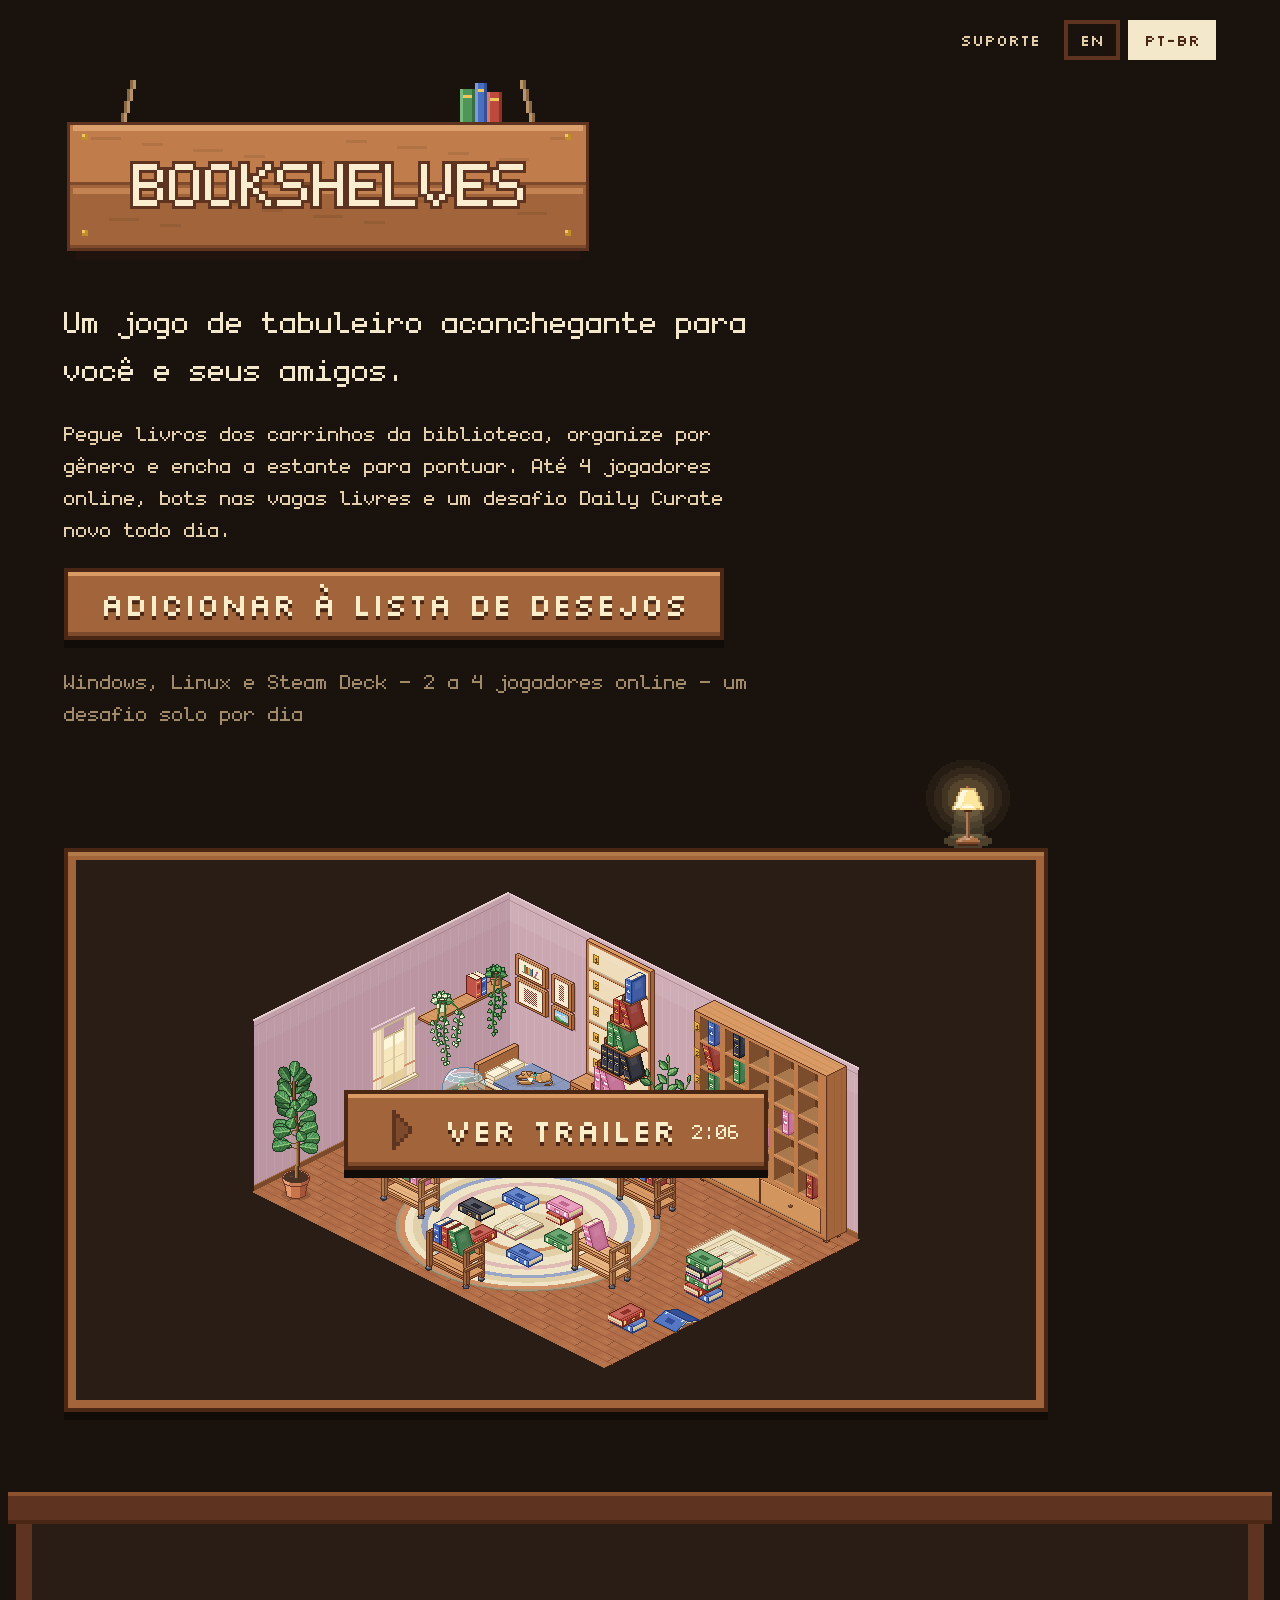
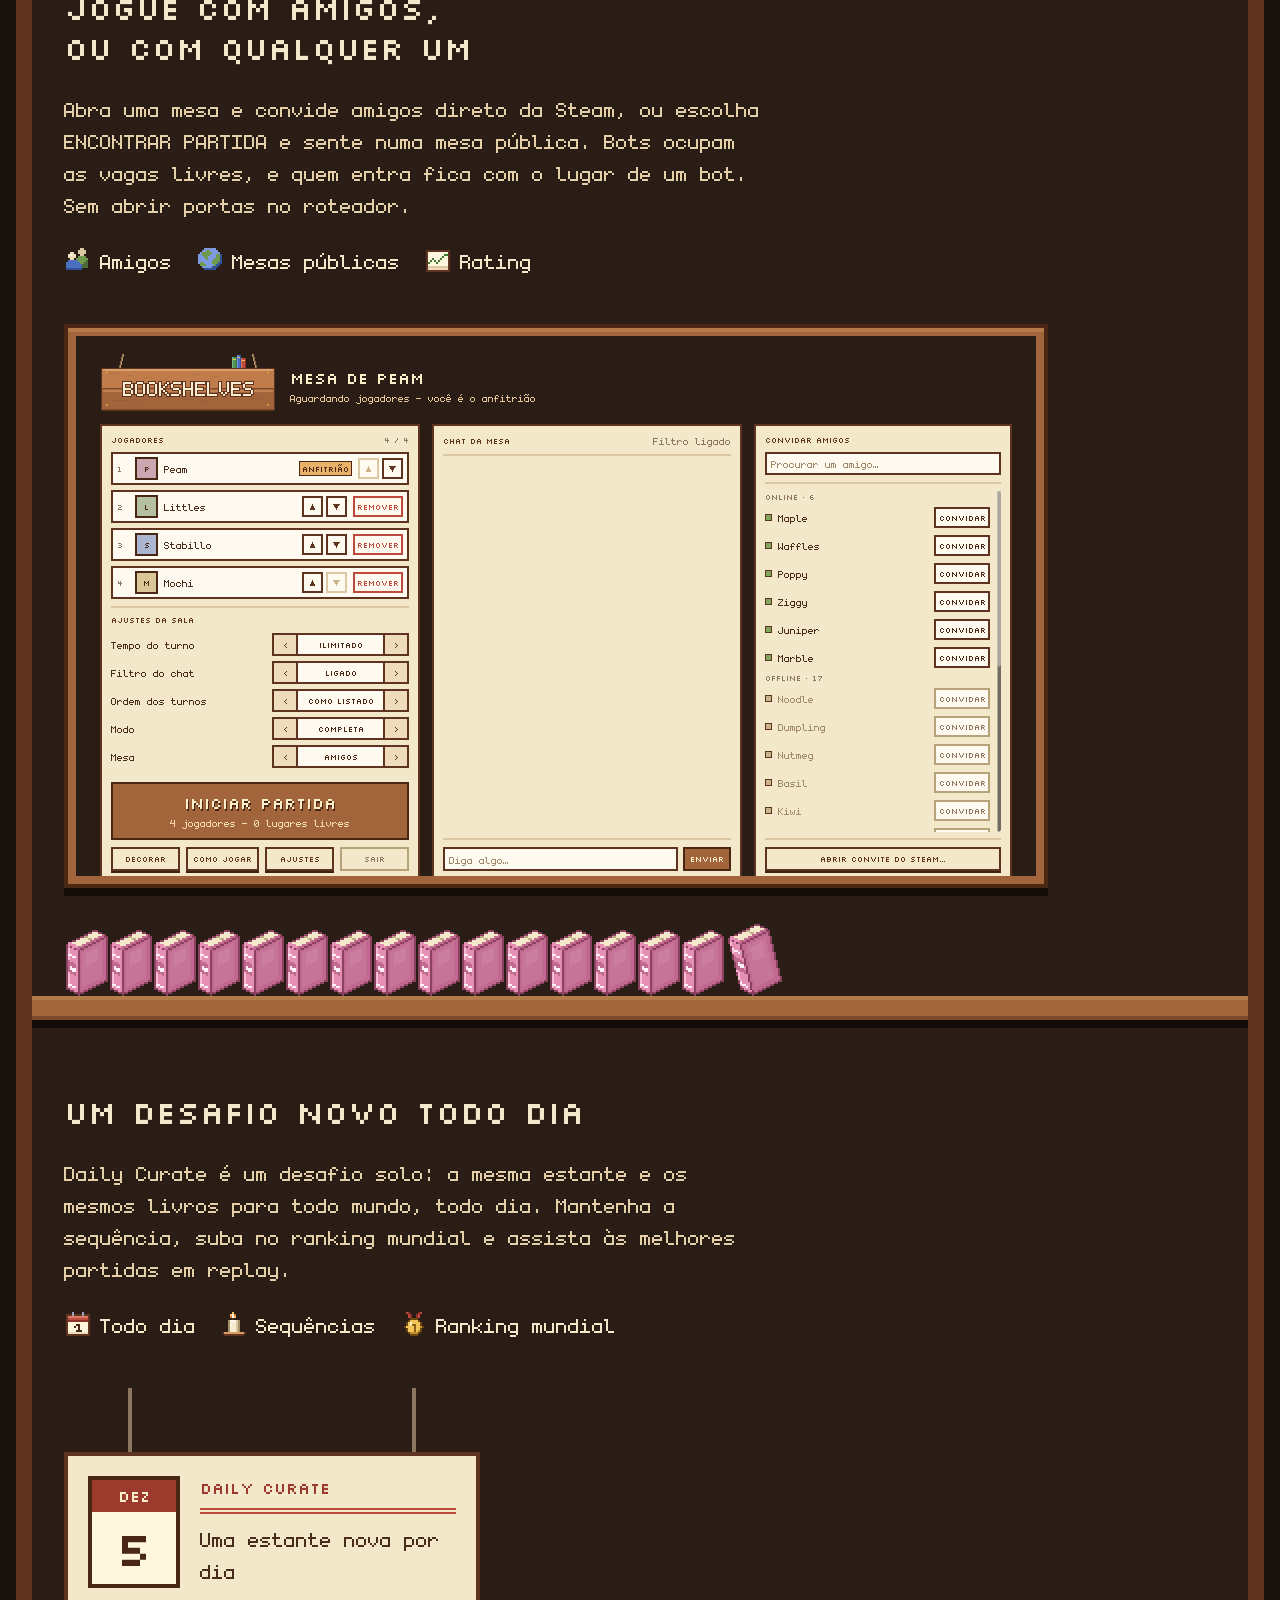
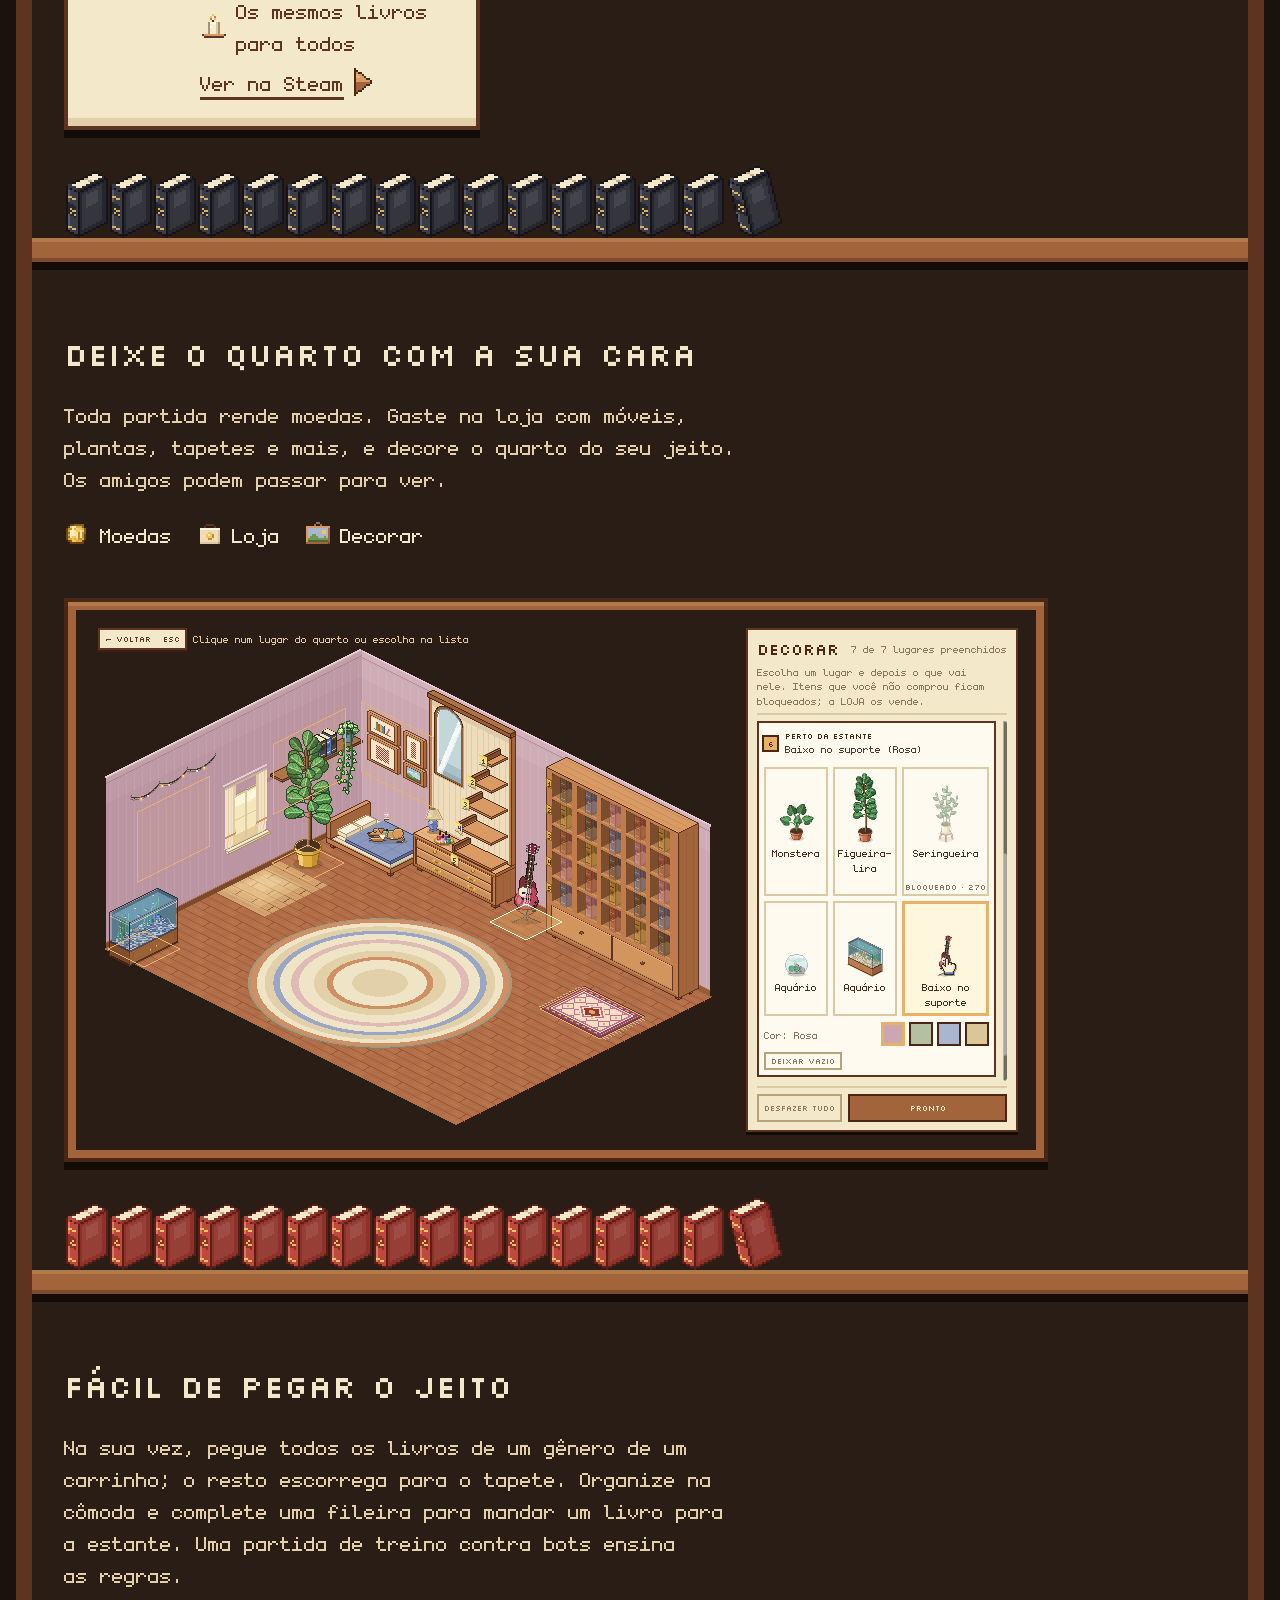
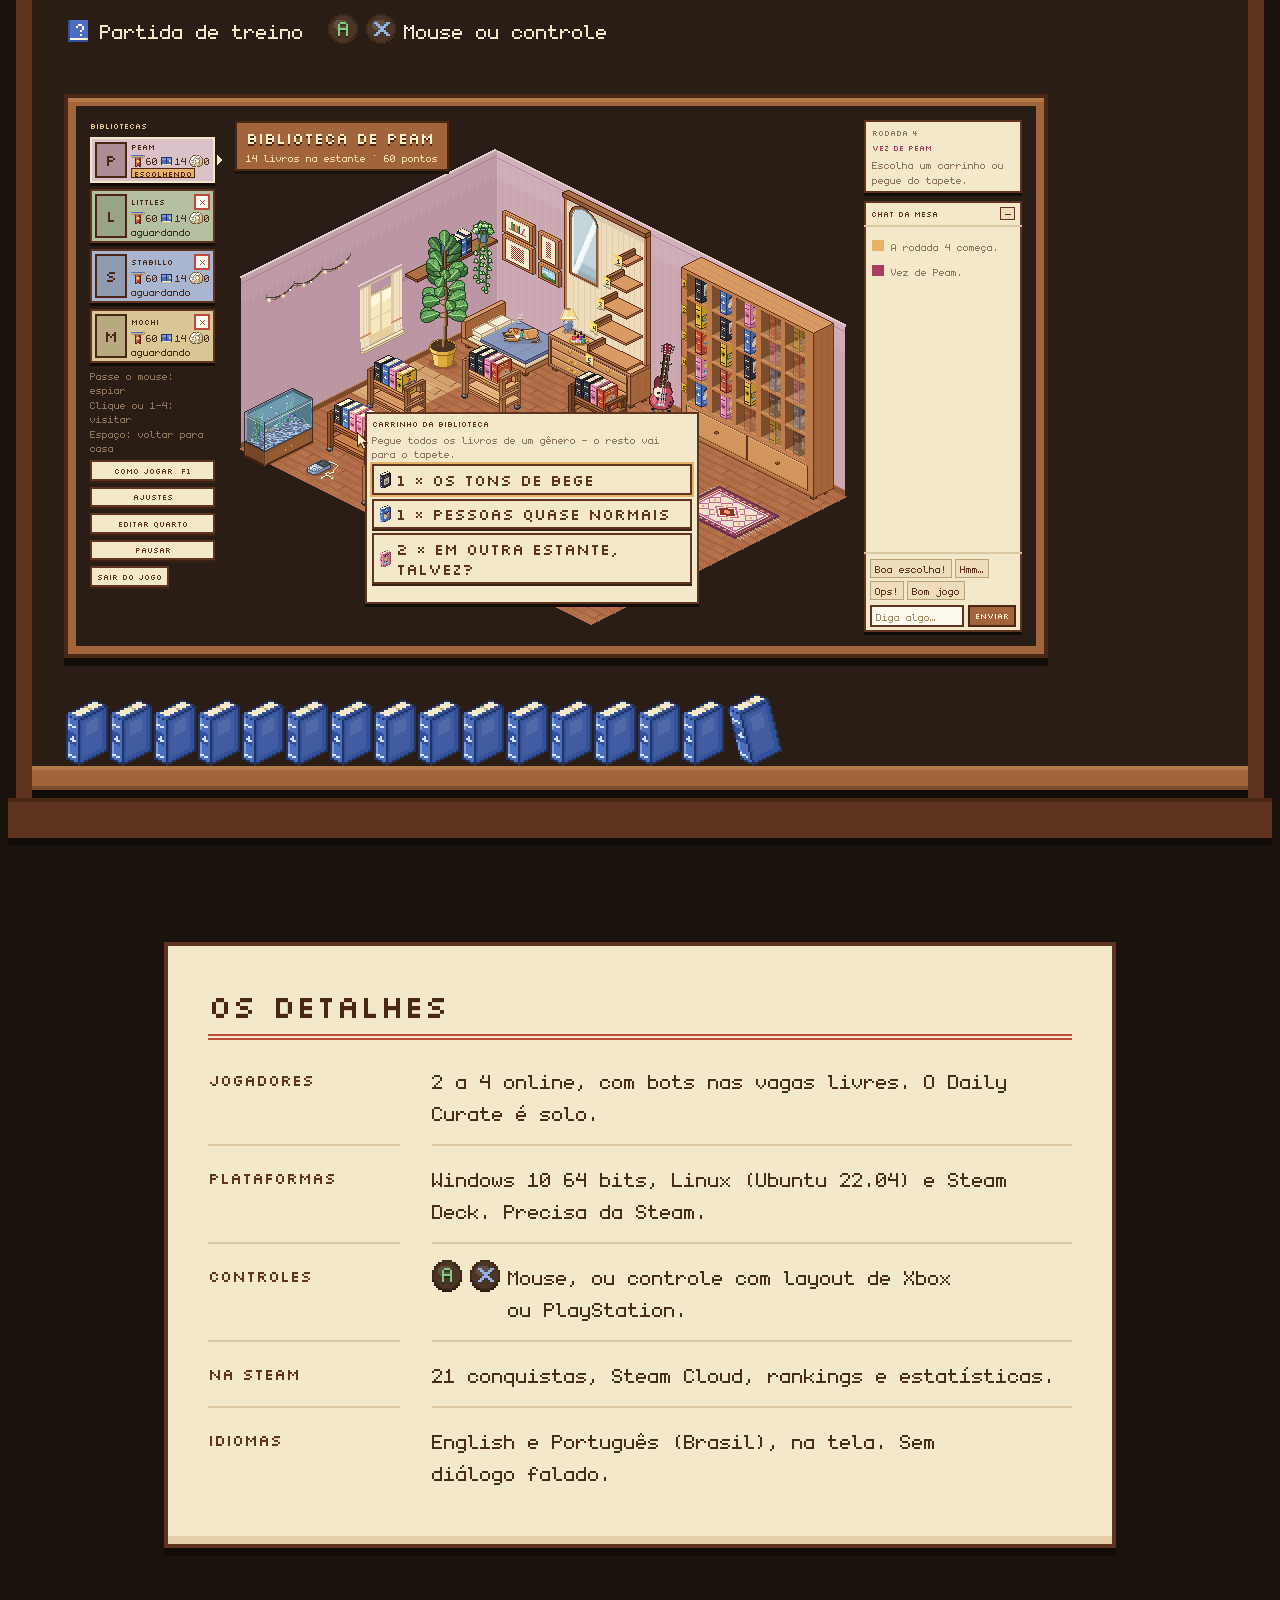
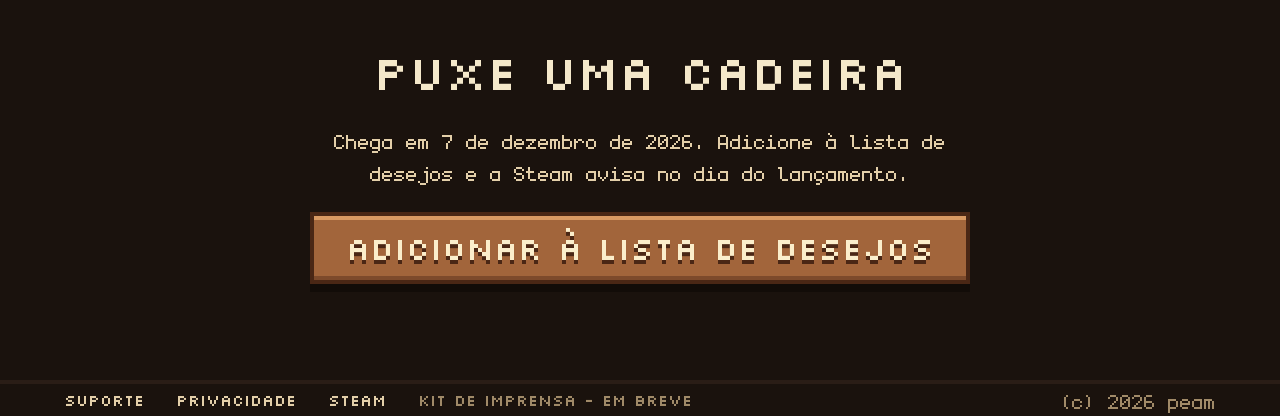
==== commit f62d2aac: "Publish site from bookshelves 5c8d228" ====
--- a/pt-br/index.html
+++ b/pt-br/index.html
@@ -1,5 +1,5 @@
 <!DOCTYPE html>
-<html lang="pt-BR">
+<html lang="pt-BR" data-release="2026-12-07">
 <head>
 <meta charset="utf-8">
 <meta name="viewport" content="width=device-width, initial-scale=1">
@@ -38,7 +38,7 @@
 <h1 id="h-title"><img class="px logo" src="/assets/sprites/logo_sign.png" width="528" height="192" alt="Bookshelves"></h1>
 <p class="tag">Um jogo de tabuleiro aconchegante para você e seus amigos.</p>
 <p class="desc">Pegue livros dos carrinhos da biblioteca, organize por gênero e encha a estante para pontuar. Até 4 jogadores online, bots nas vagas livres e um desafio Daily Curate novo todo dia.</p>
-<a class="btn main" href="https://store.steampowered.com/app/5623550/">ADICIONAR À LISTA DE DESEJOS</a>
+<a class="btn main" href="https://store.steampowered.com/app/5623550/" data-buy="COMPRAR NA STEAM">ADICIONAR À LISTA DE DESEJOS</a>
 <p class="meta">Windows, Linux e Steam Deck - 2 a 4 jogadores online - um desafio solo por dia</p>
 </div>
 <div class="lampcol" aria-hidden="true"><span class="lamp" aria-hidden="true" style="width:96px;height:92px;background-image:url(/assets/sprites/lamp_on.png);background-size:576px 92px;--end:-576px;--dur:0.750s;--n:6"></span></div>
@@ -131,14 +131,14 @@
 </div>
 <div class="closing">
 <h2 class="endh">PUXE UMA CADEIRA</h2>
-<p class="lead">Adicione à lista de desejos e a Steam avisa no dia do lançamento.</p>
-<a class="btn main" href="https://store.steampowered.com/app/5623550/">ADICIONAR À LISTA DE DESEJOS</a>
-
+<p class="lead" data-buy="Já disponível para Windows, Linux e Steam Deck.">Chega em 7 de dezembro de 2026. Adicione à lista de desejos e a Steam avisa no dia do lançamento.</p>
+<a class="btn main" href="https://store.steampowered.com/app/5623550/" data-buy="COMPRAR NA STEAM">ADICIONAR À LISTA DE DESEJOS</a>
+<div class="widget" data-src="https://store.steampowered.com/widget/5623550/"></div>
 </div>
 </section>
 </main>
 <footer class="foot wrap"><nav aria-label="Site">
 <a href="/support/pt-br/">SUPORTE</a><a href="/support/pt-br/privacy/">PRIVACIDADE</a><a href="https://store.steampowered.com/app/5623550/">STEAM</a><span>KIT DE IMPRENSA - EM BREVE</span>
-</nav><span class="copy">(c) 2026 Bookshelves</span></footer>
+</nav><span class="copy">(c) 2026 peam</span></footer>
 </body>
 </html>
--- a/assets/style.css
+++ b/assets/style.css
@@ -129,7 +129,8 @@
 .endh { font-family: Silkscreen, monospace; font-size: 48px; line-height: 56px; color: #f4e8ca; text-wrap: balance; }
 .lead { max-width: 704px; color: #e3cfa9; }
 .closing .btn { max-width: 100%; }
-.widget { margin-top: 16px; border: 0; max-width: 100%; }
+.widget:empty { display: none; }
+.widget iframe { display: block; margin-top: 16px; border: 0; max-width: 100%; }
 
 /* 404 */
 .nf { max-width: 1080px; padding-top: 96px; display: flex; flex-direction: column; align-items: center; gap: 32px; text-align: center; }
@@ -221,6 +222,7 @@
 }
 
 /* ── Support: one parchment sheet on the wooden desk ───────────────────── */
+html:has(body.support) { background: #1a120d; }
 body.support { background: #a2653b; color: #4a2c1c; }
 .swrap { max-width: 1216px; margin: 0 auto; padding: 16px 48px 0; display: flex; flex-wrap: wrap-reverse; align-items: flex-end; justify-content: space-between; gap: 16px 32px; }
 .shead { background: #1a120d; border-bottom: 8px solid #120c08; }
@@ -287,14 +289,20 @@
 .mt { min-width: 0; display: flex; flex-direction: column; gap: 4px; }
 .mn { font-family: Silkscreen, monospace; font-size: 16px; line-height: 24px; color: #4a2715; }
 .mf { color: #5e3320; overflow-wrap: anywhere; }
-.contact { display: grid; grid-template-columns: minmax(0, 1fr); gap: 16px; }
+.contact { display: grid; grid-template-columns: repeat(2, minmax(0, 1fr)); gap: 16px; }
 .box { padding: 24px; display: flex; flex-direction: column; gap: 16px; background: #fffaf0; border: 4px solid #5e3320; box-shadow: 0 4px 0 #b8a27a; }
 .cl { display: flex; align-items: center; gap: 12px; font-family: Silkscreen, monospace; font-size: 16px; line-height: 24px; color: #4a2715; }
 .box a { align-self: flex-start; color: #4a2715; text-underline-offset: 6px; overflow-wrap: anywhere; }
+.box a.commbtn {
+  min-height: 56px; padding: 8px 20px; display: flex; align-items: center;
+  background: #8c5230; border: 4px solid #4a2715; box-shadow: inset 0 4px 0 #d99a63, inset 0 -4px 0 #7d4a2b, 0 4px 0 #120c08;
+  font-family: Silkscreen, monospace; font-size: 16px; line-height: 24px; color: #fbeecb; text-decoration: none;
+}
+.box a.commbtn:hover { background: #a2653b; color: #fbeecb; }
 .cn { color: #5e3320; }
 .privacy { max-width: 896px; }
 .tmpl { display: inline-block; padding: 4px 12px; background: #eedcbb; border: 4px dashed #b8a27a; font-family: Silkscreen, monospace; font-size: 16px; line-height: 24px; color: #5e3320; }
-.privacy h1 { margin-top: 24px; }
+.privacy h1 { margin-top: 0; }
 .upd { margin-top: 16px; color: #5e3320; }
 .toc { margin-top: 40px; padding: 24px; background: #fff6de; border: 4px solid #dbc9a4; }
 .toc > span { display: block; margin-bottom: 8px; font-family: Silkscreen, monospace; font-size: 16px; line-height: 24px; color: #5e3320; }
@@ -314,7 +322,7 @@
   .tabs ul { grid-template-columns: repeat(2, minmax(0, 1fr)); }
   .sfoot .swrap { padding: 32px 32px 48px; }
 }
-@media (max-width: 799px) { .manuals { grid-template-columns: minmax(0, 1fr); } }
+@media (max-width: 799px) { .manuals, .contact { grid-template-columns: minmax(0, 1fr); } }
 @media (max-width: 599px) {
   .swrap { padding: 16px 16px 0; }
   .desk { padding: 16px 8px 48px; }
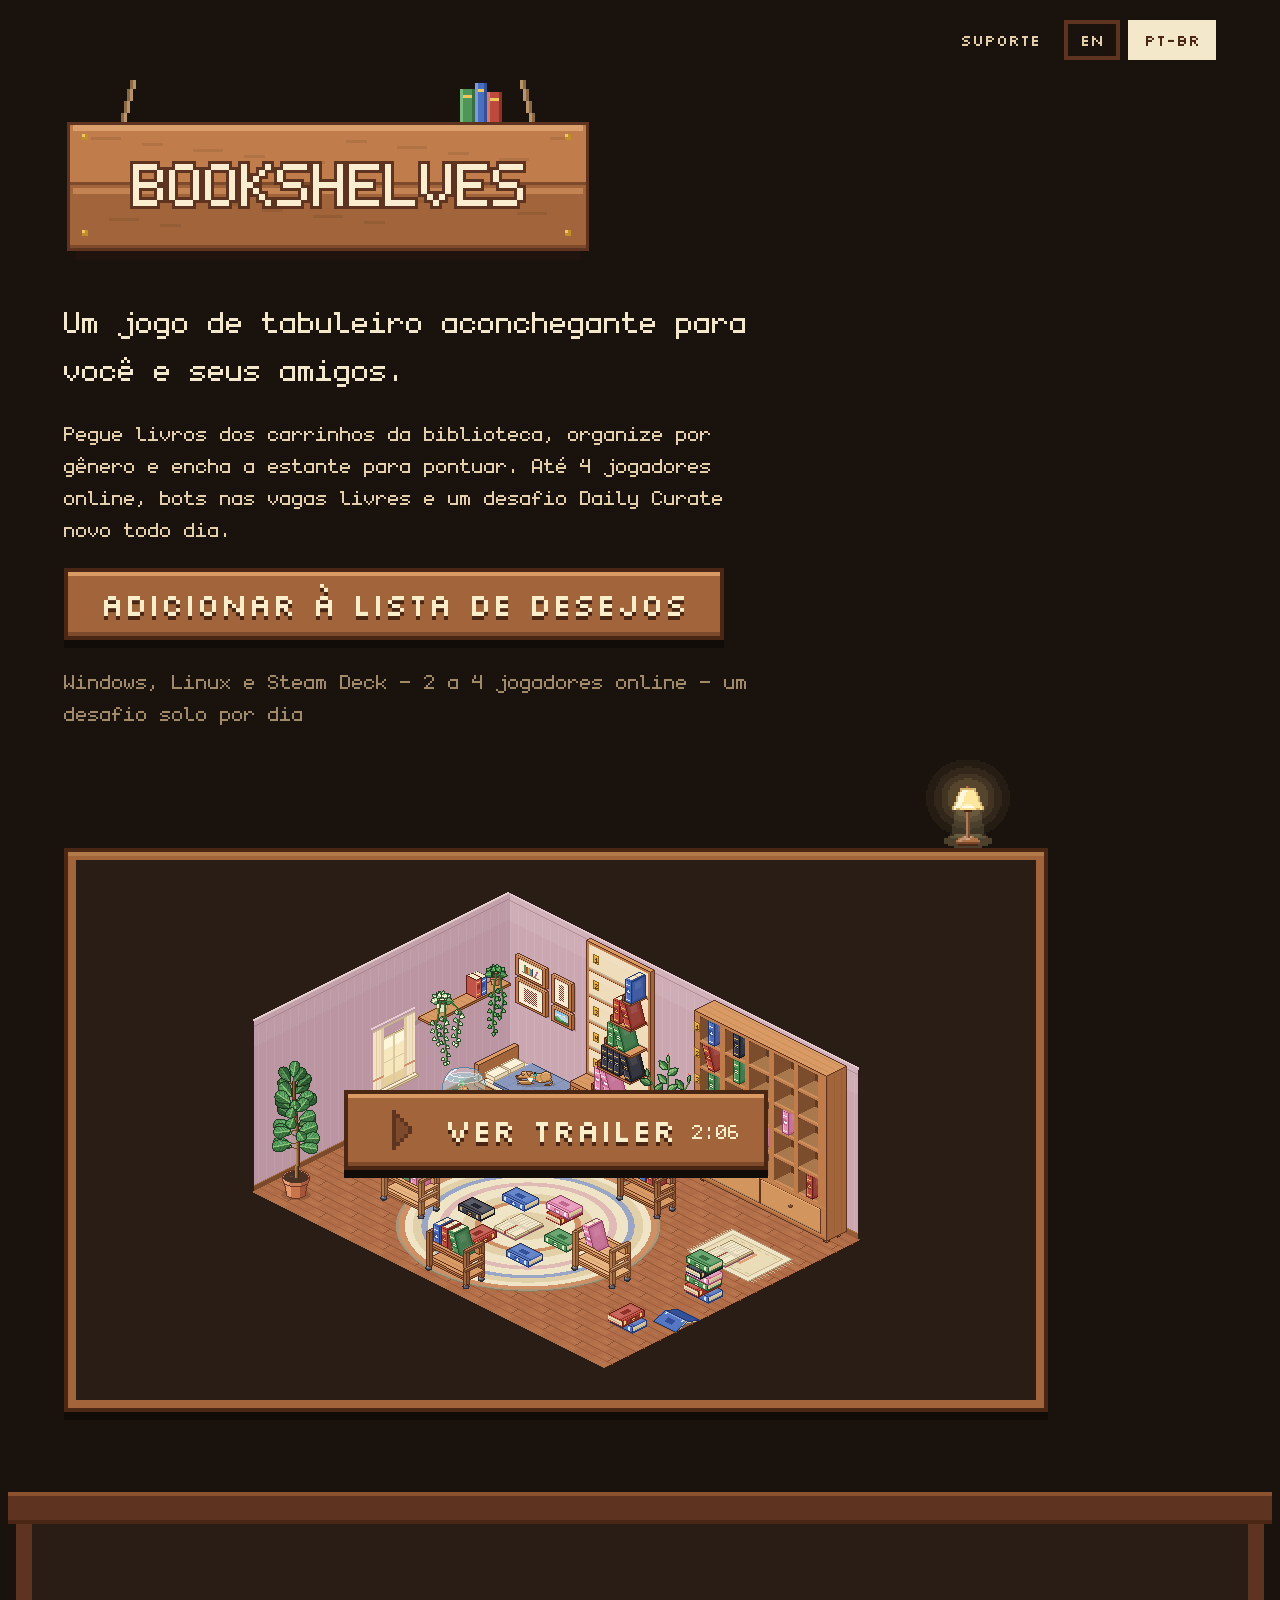
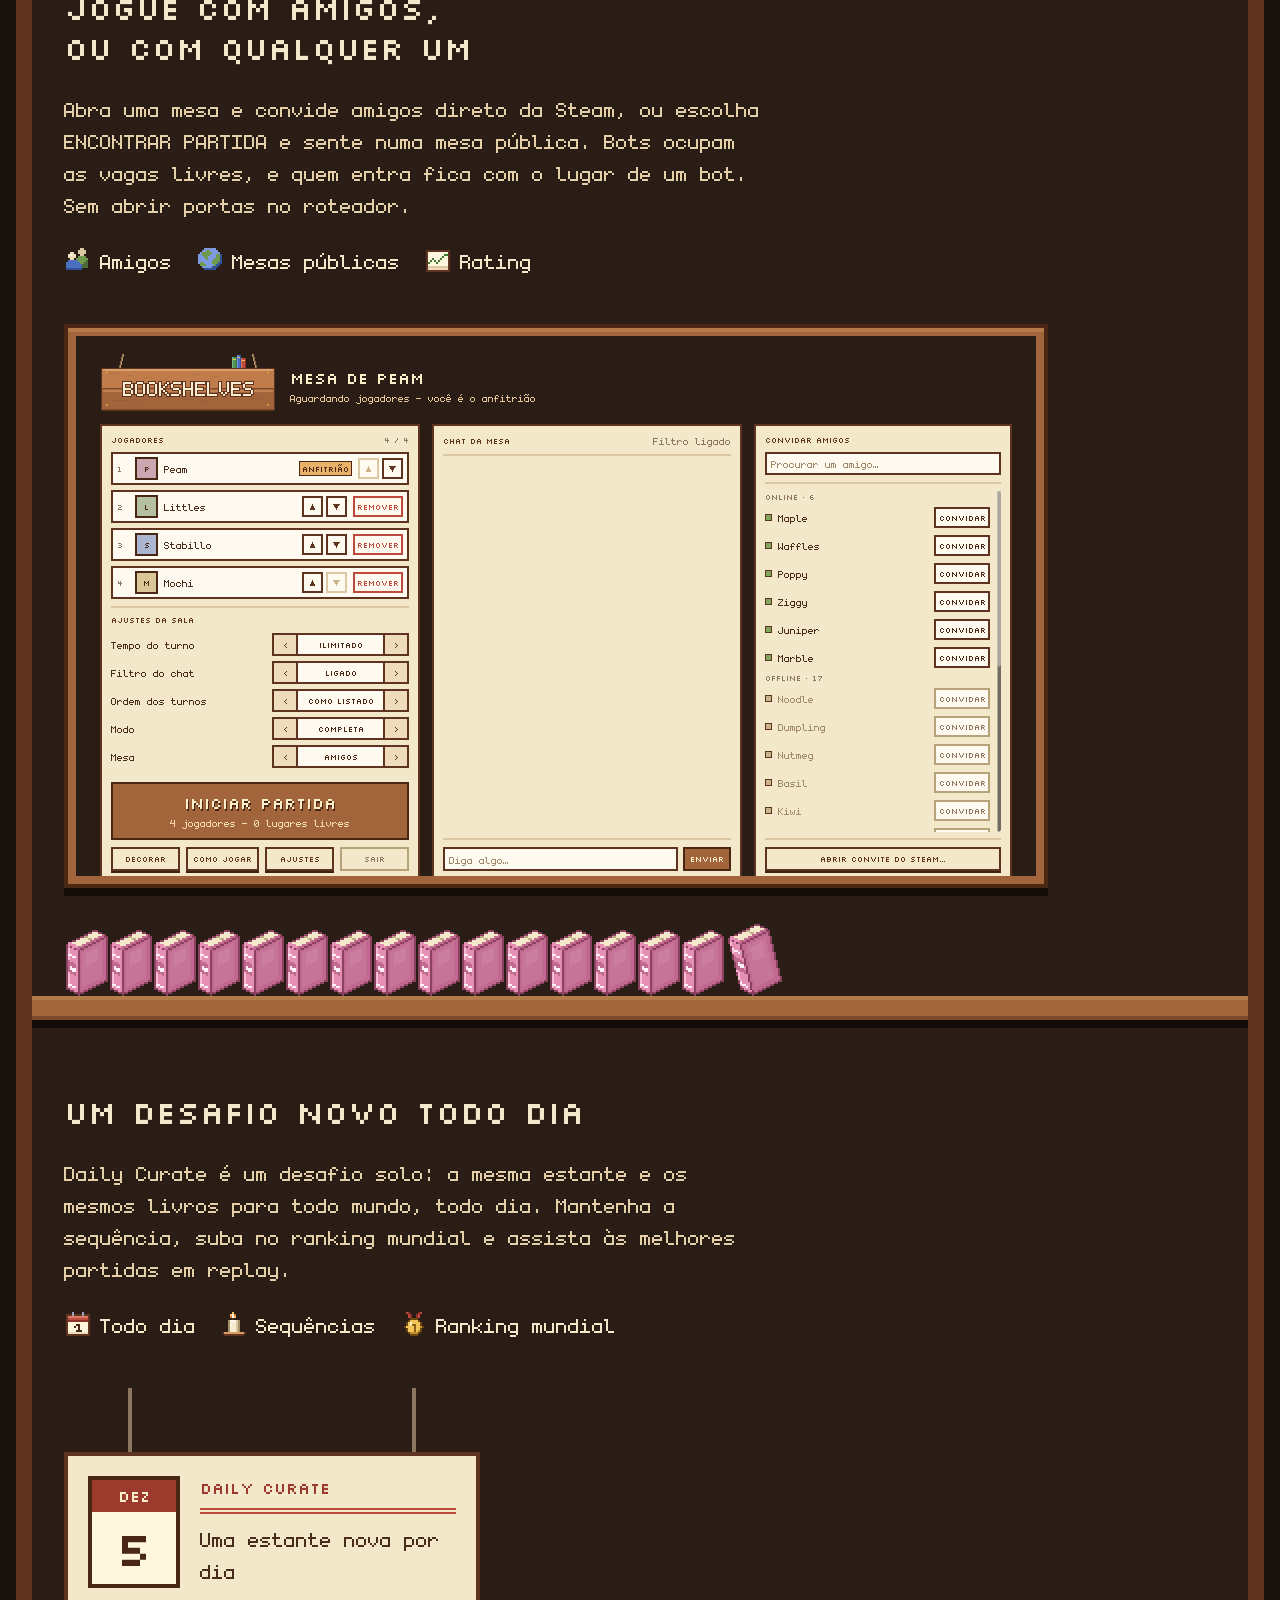
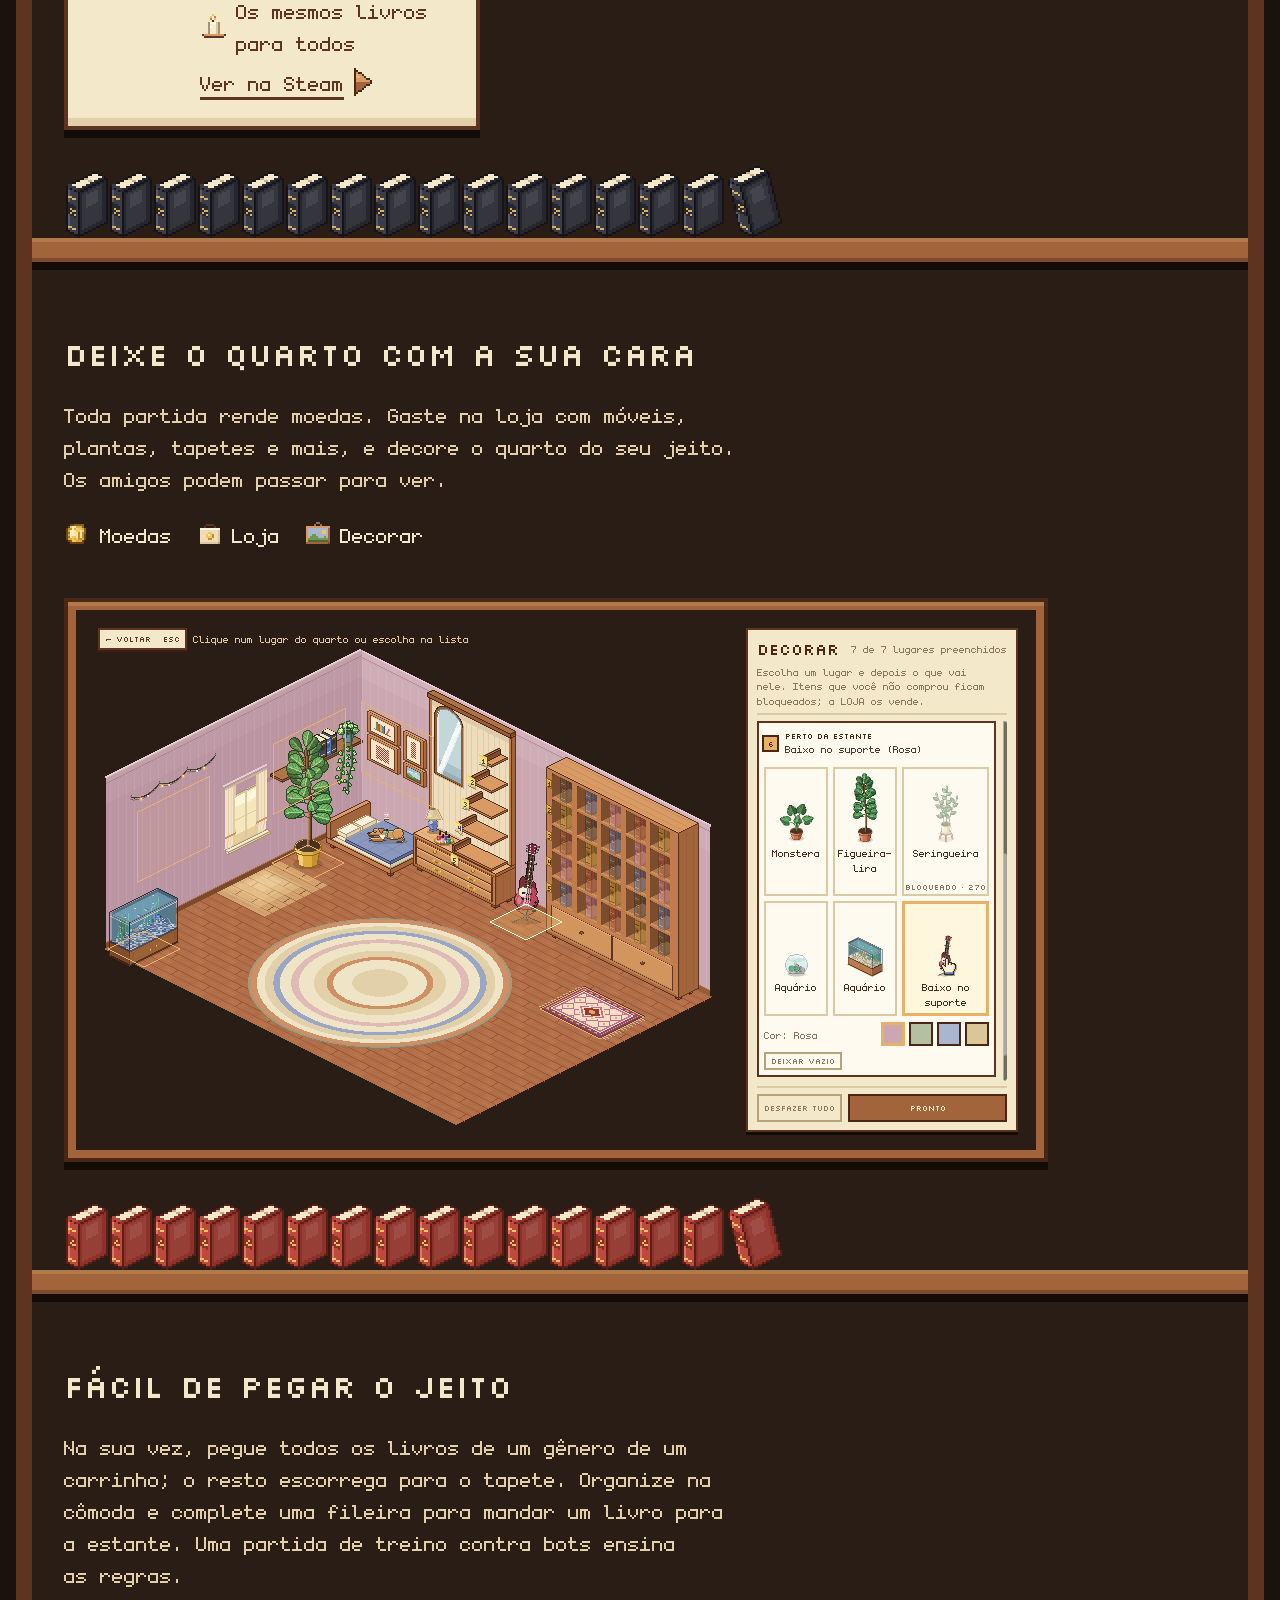
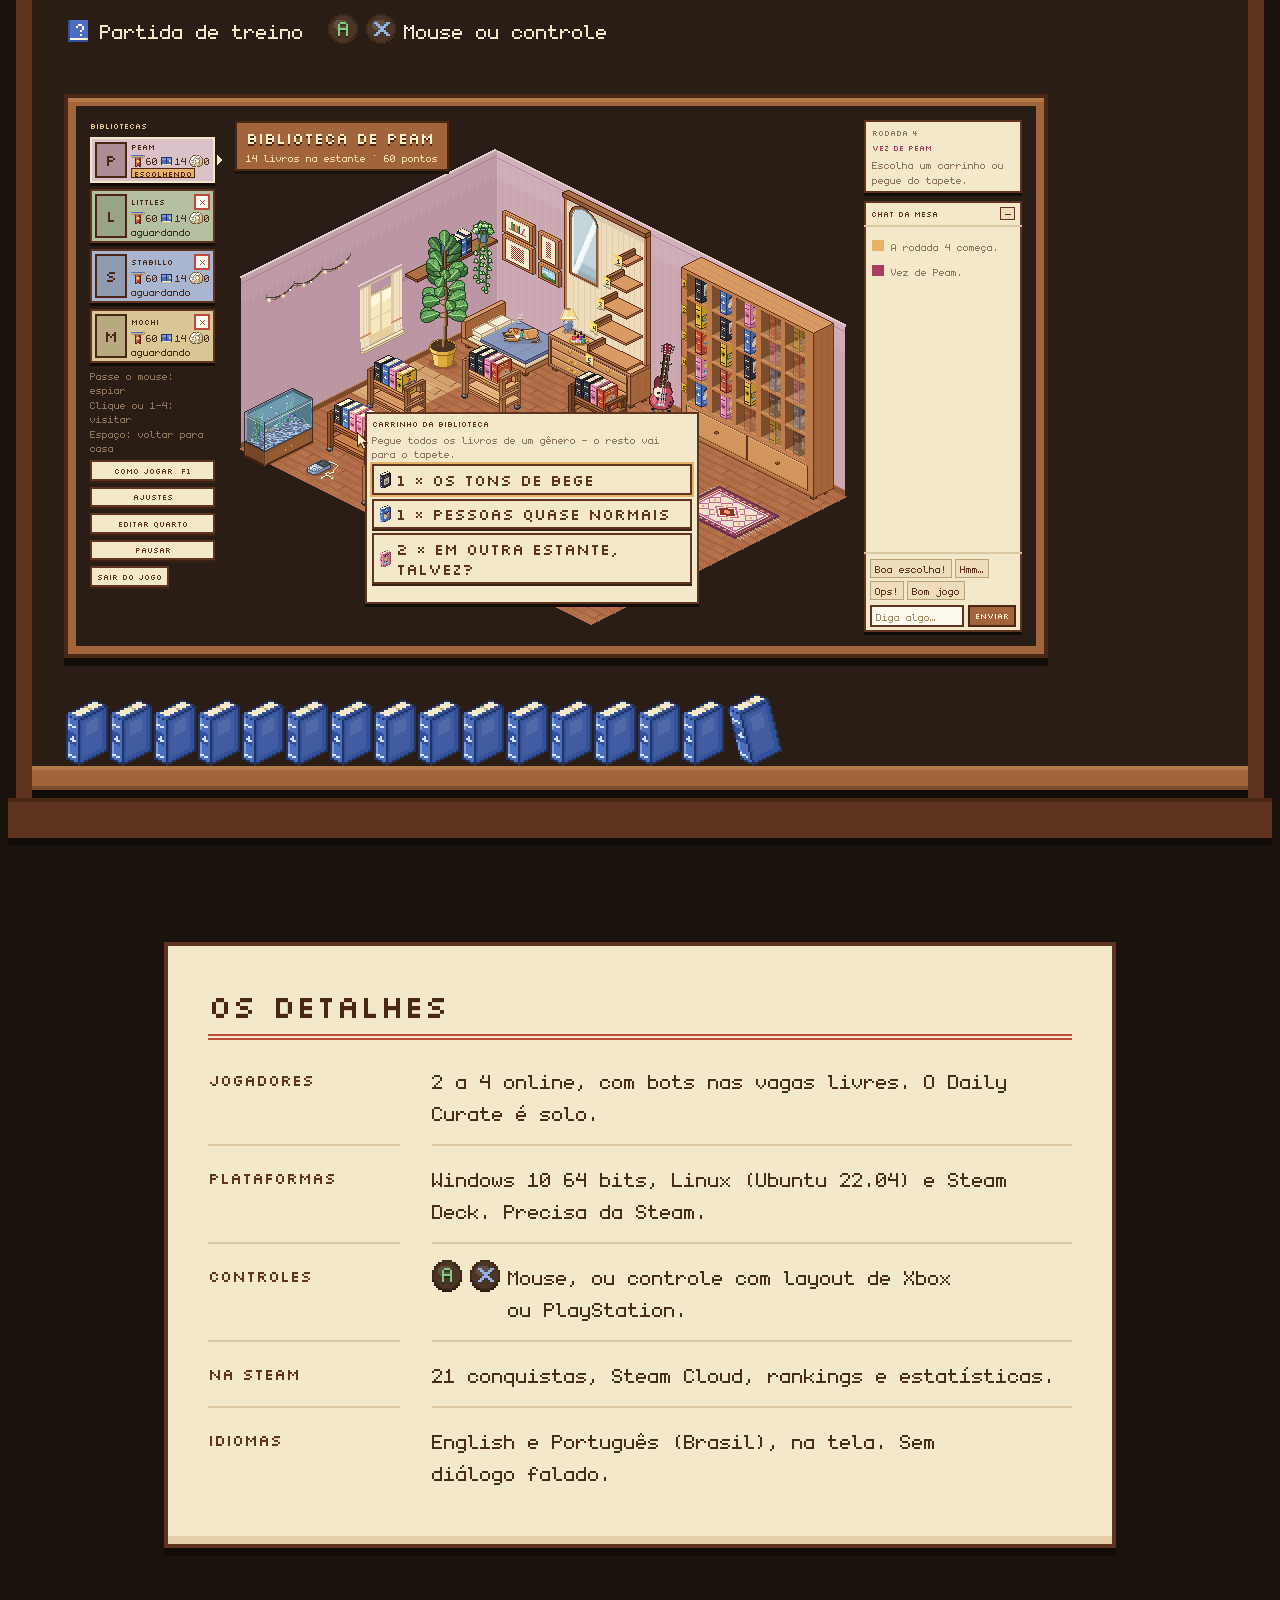
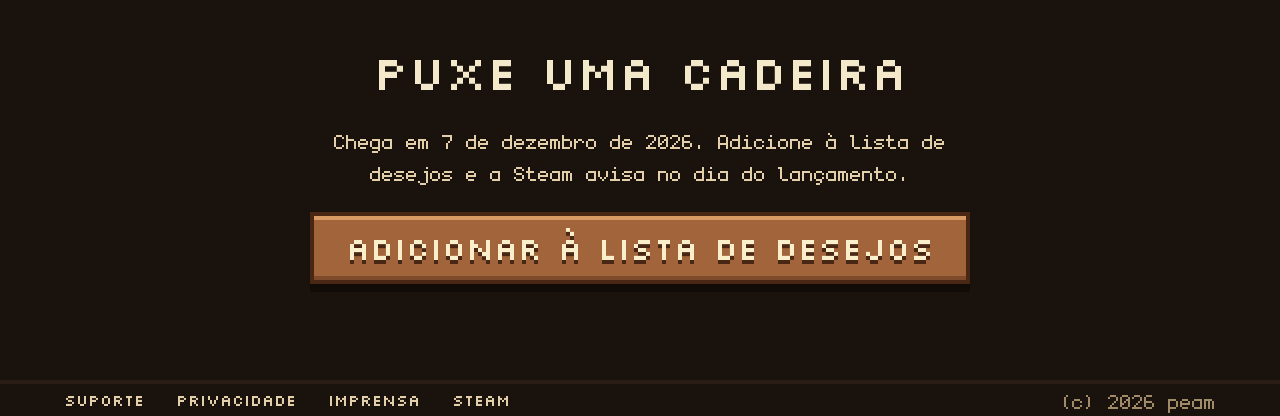
==== commit ac517f01: "Publish site from bookshelves 5c8d228" ====
--- a/pt-br/index.html
+++ b/pt-br/index.html
@@ -138,7 +138,7 @@
 </section>
 </main>
 <footer class="foot wrap"><nav aria-label="Site">
-<a href="/support/pt-br/">SUPORTE</a><a href="/support/pt-br/privacy/">PRIVACIDADE</a><a href="https://store.steampowered.com/app/5623550/">STEAM</a><span>KIT DE IMPRENSA - EM BREVE</span>
+<a href="/support/pt-br/">SUPORTE</a><a href="/support/pt-br/privacy/">PRIVACIDADE</a><a href="/press/pt-br/">IMPRENSA</a><a href="https://store.steampowered.com/app/5623550/">STEAM</a>
 </nav><span class="copy">(c) 2026 peam</span></footer>
 </body>
 </html>
--- a/assets/style.css
+++ b/assets/style.css
@@ -332,3 +332,50 @@
   .ans { padding: 0 16px 32px 16px; }
   .sfoot .swrap { padding: 32px 16px 48px; }
 }
+
+/* ── Press kit: the support sheet, with downloads ──────────────────────── */
+.wbtn {
+  min-height: 56px; padding: 8px 20px; display: inline-flex; align-items: center; gap: 12px;
+  background: #8c5230; border: 4px solid #4a2715; box-shadow: inset 0 4px 0 #d99a63, inset 0 -4px 0 #7d4a2b, 0 4px 0 #120c08;
+  font-family: Silkscreen, monospace; font-size: 16px; line-height: 24px; color: #fbeecb; text-decoration: none;
+}
+.wbtn:hover { background: #a2653b; color: #fbeecb; }
+.wbtn img { filter: brightness(0) invert(94%) sepia(12%) saturate(500%) hue-rotate(330deg); }
+.wbtn.big { min-height: 64px; padding: 12px 24px; }
+.zipall, .dls { margin-top: 24px; display: flex; flex-wrap: wrap; align-items: center; gap: 16px 24px; }
+.zipall span, .dls span { color: #5e3320; }
+.facts { margin: 0; display: grid; grid-template-columns: 224px minmax(0, 1fr); column-gap: 32px; }
+.facts dt { padding: 16px 0; border-top: 2px solid #dbc9a4; font-family: Silkscreen, monospace; font-size: 16px; line-height: 32px; color: #5e3320; }
+.facts dd { margin: 0; padding: 16px 0; border-top: 2px solid #dbc9a4; }
+.facts dt:first-of-type, .facts dd:first-of-type { border-top: 0; }
+.facts .links { display: flex; flex-wrap: wrap; gap: 8px 24px; }
+.press .sheet a { color: #4a2715; text-underline-offset: 6px; }
+.press .sheet .wbtn, .press .sheet .wbtn:hover { color: #fbeecb; }
+.prose { max-width: 896px; display: flex; flex-direction: column; gap: 32px; }
+.lead2 { color: #4a2715; }
+.feats h3 { font-family: Silkscreen, monospace; font-size: 16px; line-height: 24px; color: #9c3a2e; margin-bottom: -16px; }
+.feats ul { margin: 0; padding-left: 32px; display: flex; flex-direction: column; gap: 8px; }
+.subh { margin: 48px 0 8px; font-family: Silkscreen, monospace; font-size: 16px; line-height: 24px; color: #5e3320; }
+.pframe { margin-top: 24px; max-width: 984px; }
+.pframe video { background: #2a1d16; }
+.shots, .art { margin: 24px 0 0; padding: 0; list-style: none; display: grid; gap: 16px; }
+.shots { grid-template-columns: repeat(3, minmax(0, 1fr)); }
+.shots a { display: block; border: 4px solid #5e3320; box-shadow: 0 4px 0 #b8a27a; background: #2a1d16; }
+.shots a:hover { border-color: #9c3a2e; }
+.shots img { display: block; width: 100%; height: auto; }
+.art { grid-template-columns: repeat(2, minmax(0, 1fr)); }
+.art a { height: 100%; display: flex; flex-direction: column; background: #fffaf0; border: 4px solid #5e3320; box-shadow: 0 4px 0 #b8a27a; text-decoration: none; }
+.art a:hover { background: #fff6de; }
+.artimg {
+  height: 240px; padding: 16px; display: flex; align-items: center; justify-content: center;
+  background: repeating-conic-gradient(#e3cfa9 0 25%, #eedcbb 0 50%) 0 0 / 16px 16px;
+}
+.artimg img { max-width: 100%; max-height: 100%; image-rendering: pixelated; }
+.artcap { padding: 12px 16px; display: flex; flex-wrap: wrap; justify-content: space-between; gap: 4px 16px; border-top: 4px solid #5e3320; }
+@media (max-width: 1023px) { .shots { grid-template-columns: repeat(2, minmax(0, 1fr)); } }
+@media (max-width: 599px) {
+  .shots, .art, .facts { grid-template-columns: minmax(0, 1fr); }
+  .facts dt { padding: 16px 0 0; }
+  .facts dd { padding: 0 0 16px; border-top: 0; }
+  .wbtn { width: 100%; }
+}
